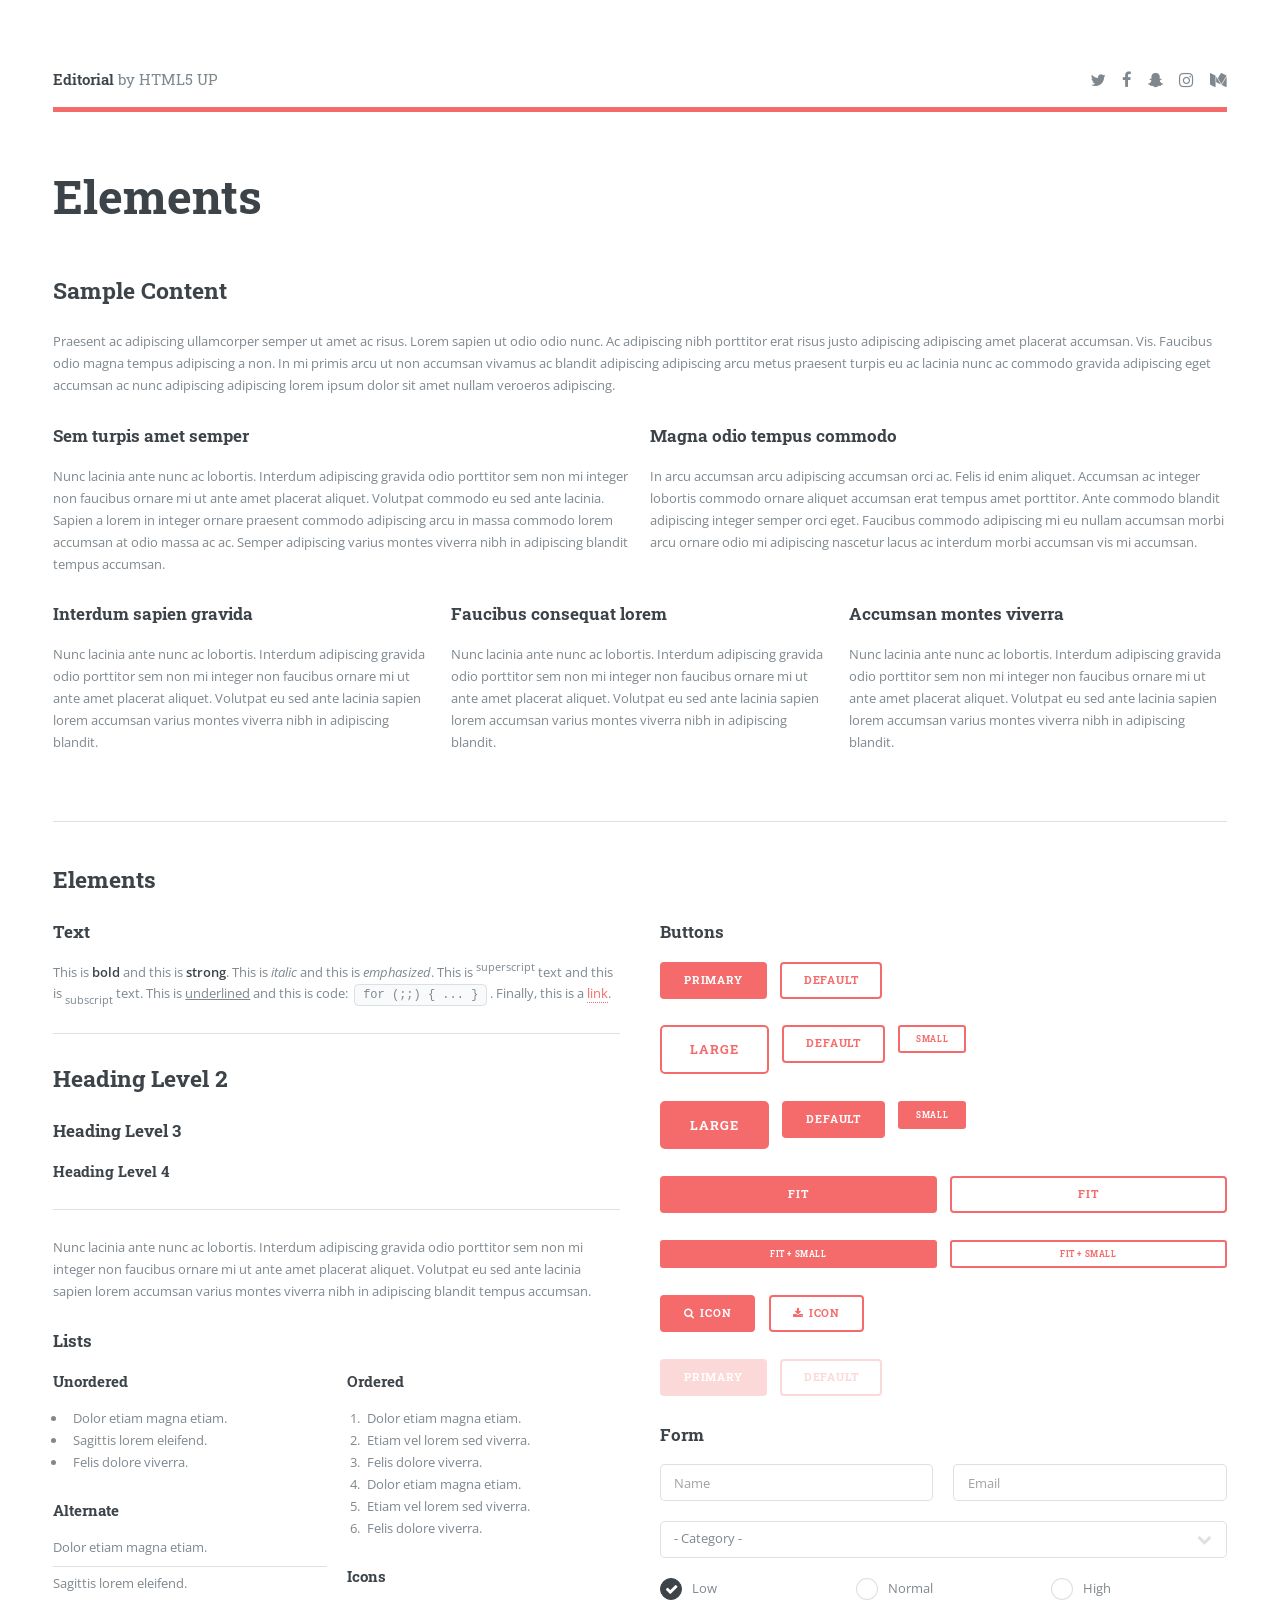
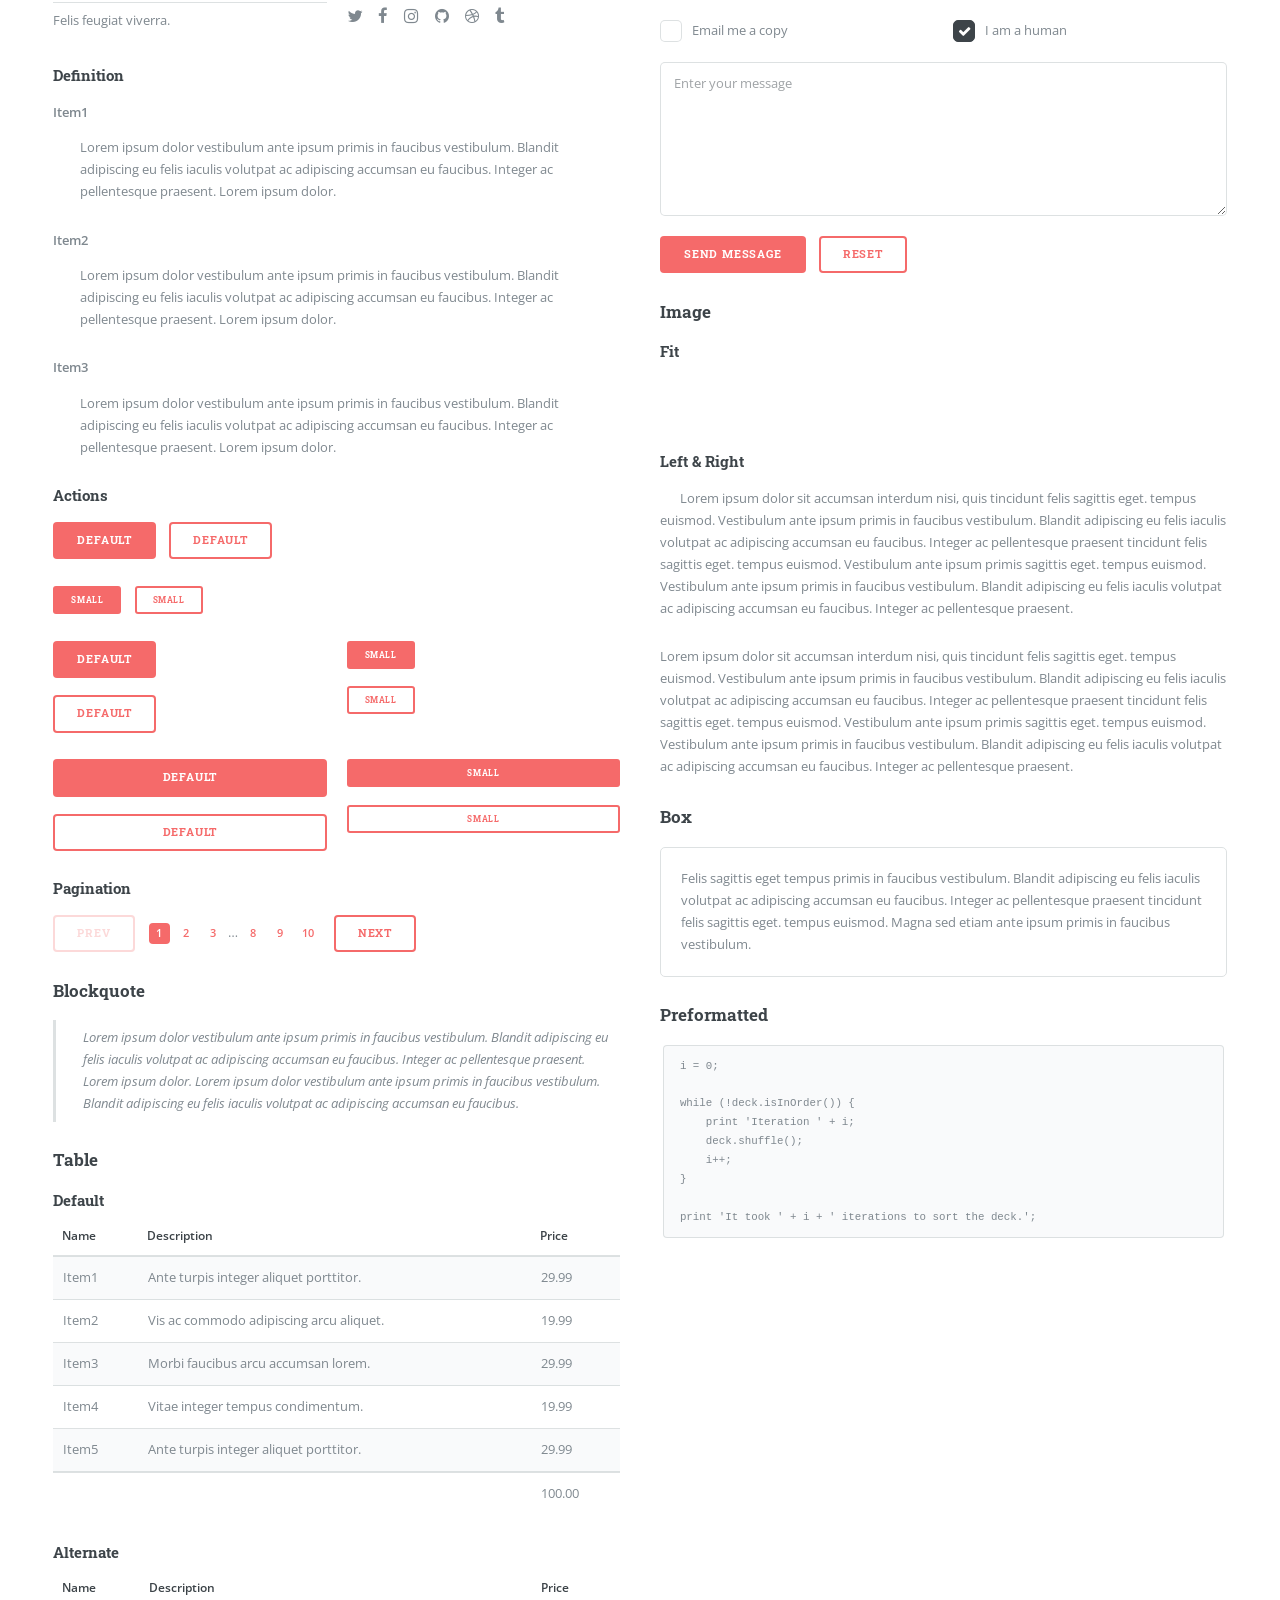
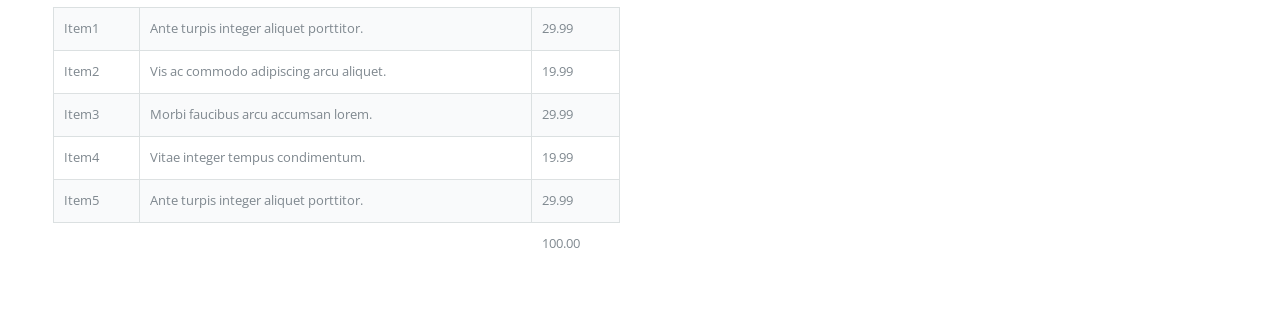
==== elements.html @ fe2d15a9 "first trial first trial" ====
<!DOCTYPE HTML>
<!--
	Editorial by HTML5 UP
	html5up.net | @ajlkn
	Free for personal and commercial use under the CCA 3.0 license (html5up.net/license)
-->
<html>
	<head>
		<title>Elements - Editorial by HTML5 UP</title>
		<meta charset="utf-8" />
		<meta name="viewport" content="width=device-width, initial-scale=1, user-scalable=no" />
		<link rel="stylesheet" href="assets/css/main.css" />
	</head>
	<body class="is-preload">

		<!-- Wrapper -->
			<div id="wrapper">

				<!-- Main -->
					<div id="main">
						<div class="inner">

							<!-- Header -->
								<header id="header">
									<a href="index.html" class="logo"><strong>Editorial</strong> by HTML5 UP</a>
									<ul class="icons">
										<li><a href="#" class="icon fa-twitter"><span class="label">Twitter</span></a></li>
										<li><a href="#" class="icon fa-facebook"><span class="label">Facebook</span></a></li>
										<li><a href="#" class="icon fa-snapchat-ghost"><span class="label">Snapchat</span></a></li>
										<li><a href="#" class="icon fa-instagram"><span class="label">Instagram</span></a></li>
										<li><a href="#" class="icon fa-medium"><span class="label">Medium</span></a></li>
									</ul>
								</header>

							<!-- Content -->
								<section>
									<header class="main">
										<h1>Elements</h1>
									</header>

									<!-- Content -->
										<h2 id="content">Sample Content</h2>
										<p>Praesent ac adipiscing ullamcorper semper ut amet ac risus. Lorem sapien ut odio odio nunc. Ac adipiscing nibh porttitor erat risus justo adipiscing adipiscing amet placerat accumsan. Vis. Faucibus odio magna tempus adipiscing a non. In mi primis arcu ut non accumsan vivamus ac blandit adipiscing adipiscing arcu metus praesent turpis eu ac lacinia nunc ac commodo gravida adipiscing eget accumsan ac nunc adipiscing adipiscing lorem ipsum dolor sit amet nullam veroeros adipiscing.</p>
										<div class="row">
											<div class="col-6 col-12-small">
												<h3>Sem turpis amet semper</h3>
												<p>Nunc lacinia ante nunc ac lobortis. Interdum adipiscing gravida odio porttitor sem non mi integer non faucibus ornare mi ut ante amet placerat aliquet. Volutpat commodo eu sed ante lacinia. Sapien a lorem in integer ornare praesent commodo adipiscing arcu in massa commodo lorem accumsan at odio massa ac ac. Semper adipiscing varius montes viverra nibh in adipiscing blandit tempus accumsan.</p>
											</div>
											<div class="col-6 col-12-small">
												<h3>Magna odio tempus commodo</h3>
												<p>In arcu accumsan arcu adipiscing accumsan orci ac. Felis id enim aliquet. Accumsan ac integer lobortis commodo ornare aliquet accumsan erat tempus amet porttitor. Ante commodo blandit adipiscing integer semper orci eget. Faucibus commodo adipiscing mi eu nullam accumsan morbi arcu ornare odio mi adipiscing nascetur lacus ac interdum morbi accumsan vis mi accumsan.</p>
											</div>
											<!-- Break -->
											<div class="col-4 col-12-medium">
												<h3>Interdum sapien gravida</h3>
												<p>Nunc lacinia ante nunc ac lobortis. Interdum adipiscing gravida odio porttitor sem non mi integer non faucibus ornare mi ut ante amet placerat aliquet. Volutpat eu sed ante lacinia sapien lorem accumsan varius montes viverra nibh in adipiscing blandit.</p>
											</div>
											<div class="col-4 col-12-medium">
												<h3>Faucibus consequat lorem</h3>
												<p>Nunc lacinia ante nunc ac lobortis. Interdum adipiscing gravida odio porttitor sem non mi integer non faucibus ornare mi ut ante amet placerat aliquet. Volutpat eu sed ante lacinia sapien lorem accumsan varius montes viverra nibh in adipiscing blandit.</p>
											</div>
											<div class="col-4 col-12-medium">
												<h3>Accumsan montes viverra</h3>
												<p>Nunc lacinia ante nunc ac lobortis. Interdum adipiscing gravida odio porttitor sem non mi integer non faucibus ornare mi ut ante amet placerat aliquet. Volutpat eu sed ante lacinia sapien lorem accumsan varius montes viverra nibh in adipiscing blandit.</p>
											</div>
										</div>

									<hr class="major" />

									<!-- Elements -->
										<h2 id="elements">Elements</h2>
										<div class="row gtr-200">
											<div class="col-6 col-12-medium">

												<!-- Text stuff -->
													<h3>Text</h3>
													<p>This is <b>bold</b> and this is <strong>strong</strong>. This is <i>italic</i> and this is <em>emphasized</em>.
													This is <sup>superscript</sup> text and this is <sub>subscript</sub> text.
													This is <u>underlined</u> and this is code: <code>for (;;) { ... }</code>.
													Finally, this is a <a href="#">link</a>.</p>
													<hr />
													<h2>Heading Level 2</h2>
													<h3>Heading Level 3</h3>
													<h4>Heading Level 4</h4>
													<hr />
													<p>Nunc lacinia ante nunc ac lobortis. Interdum adipiscing gravida odio porttitor sem non mi integer non faucibus ornare mi ut ante amet placerat aliquet. Volutpat eu sed ante lacinia sapien lorem accumsan varius montes viverra nibh in adipiscing blandit tempus accumsan.</p>

												<!-- Lists -->
													<h3>Lists</h3>
													<div class="row">
														<div class="col-6 col-12-small">

															<h4>Unordered</h4>
															<ul>
																<li>Dolor etiam magna etiam.</li>
																<li>Sagittis lorem eleifend.</li>
																<li>Felis dolore viverra.</li>
															</ul>

															<h4>Alternate</h4>
															<ul class="alt">
																<li>Dolor etiam magna etiam.</li>
																<li>Sagittis lorem eleifend.</li>
																<li>Felis feugiat viverra.</li>
															</ul>

														</div>
														<div class="col-6 col-12-small">

															<h4>Ordered</h4>
															<ol>
																<li>Dolor etiam magna etiam.</li>
																<li>Etiam vel lorem sed viverra.</li>
																<li>Felis dolore viverra.</li>
																<li>Dolor etiam magna etiam.</li>
																<li>Etiam vel lorem sed viverra.</li>
																<li>Felis dolore viverra.</li>
															</ol>

															<h4>Icons</h4>
															<ul class="icons">
																<li><a href="#" class="icon fa-twitter"><span class="label">Twitter</span></a></li>
																<li><a href="#" class="icon fa-facebook"><span class="label">Facebook</span></a></li>
																<li><a href="#" class="icon fa-instagram"><span class="label">Instagram</span></a></li>
																<li><a href="#" class="icon fa-github"><span class="label">Github</span></a></li>
																<li><a href="#" class="icon fa-dribbble"><span class="label">Dribbble</span></a></li>
																<li><a href="#" class="icon fa-tumblr"><span class="label">Tumblr</span></a></li>
															</ul>

														</div>
													</div>
													<h4>Definition</h4>
													<dl>
														<dt>Item1</dt>
														<dd>
															<p>Lorem ipsum dolor vestibulum ante ipsum primis in faucibus vestibulum. Blandit adipiscing eu felis iaculis volutpat ac adipiscing accumsan eu faucibus. Integer ac pellentesque praesent. Lorem ipsum dolor.</p>
														</dd>
														<dt>Item2</dt>
														<dd>
															<p>Lorem ipsum dolor vestibulum ante ipsum primis in faucibus vestibulum. Blandit adipiscing eu felis iaculis volutpat ac adipiscing accumsan eu faucibus. Integer ac pellentesque praesent. Lorem ipsum dolor.</p>
														</dd>
														<dt>Item3</dt>
														<dd>
															<p>Lorem ipsum dolor vestibulum ante ipsum primis in faucibus vestibulum. Blandit adipiscing eu felis iaculis volutpat ac adipiscing accumsan eu faucibus. Integer ac pellentesque praesent. Lorem ipsum dolor.</p>
														</dd>
													</dl>

													<h4>Actions</h4>
													<ul class="actions">
														<li><a href="#" class="button primary">Default</a></li>
														<li><a href="#" class="button">Default</a></li>
													</ul>
													<ul class="actions small">
														<li><a href="#" class="button primary small">Small</a></li>
														<li><a href="#" class="button small">Small</a></li>
													</ul>
													<div class="row">
														<div class="col-6 col-12-small">
															<ul class="actions stacked">
																<li><a href="#" class="button primary">Default</a></li>
																<li><a href="#" class="button">Default</a></li>
															</ul>
														</div>
														<div class="col-6 col-12-small">
															<ul class="actions stacked">
																<li><a href="#" class="button primary small">Small</a></li>
																<li><a href="#" class="button small">Small</a></li>
															</ul>
														</div>
														<div class="col-6 col-12-small">
															<ul class="actions stacked">
																<li><a href="#" class="button primary fit">Default</a></li>
																<li><a href="#" class="button fit">Default</a></li>
															</ul>
														</div>
														<div class="col-6 col-12-small">
															<ul class="actions stacked">
																<li><a href="#" class="button primary small fit">Small</a></li>
																<li><a href="#" class="button small fit">Small</a></li>
															</ul>
														</div>
													</div>

													<h4>Pagination</h4>
													<ul class="pagination">
														<li><span class="button disabled">Prev</span></li>
														<li><a href="#" class="page active">1</a></li>
														<li><a href="#" class="page">2</a></li>
														<li><a href="#" class="page">3</a></li>
														<li><span>&hellip;</span></li>
														<li><a href="#" class="page">8</a></li>
														<li><a href="#" class="page">9</a></li>
														<li><a href="#" class="page">10</a></li>
														<li><a href="#" class="button">Next</a></li>
													</ul>

												<!-- Blockquote -->
													<h3>Blockquote</h3>
													<blockquote>Lorem ipsum dolor vestibulum ante ipsum primis in faucibus vestibulum. Blandit adipiscing eu felis iaculis volutpat ac adipiscing accumsan eu faucibus. Integer ac pellentesque praesent. Lorem ipsum dolor. Lorem ipsum dolor vestibulum ante ipsum primis in faucibus vestibulum. Blandit adipiscing eu felis iaculis volutpat ac adipiscing accumsan eu faucibus.</blockquote>

												<!-- Table -->
													<h3>Table</h3>

													<h4>Default</h4>
													<div class="table-wrapper">
														<table>
															<thead>
																<tr>
																	<th>Name</th>
																	<th>Description</th>
																	<th>Price</th>
																</tr>
															</thead>
															<tbody>
																<tr>
																	<td>Item1</td>
																	<td>Ante turpis integer aliquet porttitor.</td>
																	<td>29.99</td>
																</tr>
																<tr>
																	<td>Item2</td>
																	<td>Vis ac commodo adipiscing arcu aliquet.</td>
																	<td>19.99</td>
																</tr>
																<tr>
																	<td>Item3</td>
																	<td> Morbi faucibus arcu accumsan lorem.</td>
																	<td>29.99</td>
																</tr>
																<tr>
																	<td>Item4</td>
																	<td>Vitae integer tempus condimentum.</td>
																	<td>19.99</td>
																</tr>
																<tr>
																	<td>Item5</td>
																	<td>Ante turpis integer aliquet porttitor.</td>
																	<td>29.99</td>
																</tr>
															</tbody>
															<tfoot>
																<tr>
																	<td colspan="2"></td>
																	<td>100.00</td>
																</tr>
															</tfoot>
														</table>
													</div>

													<h4>Alternate</h4>
													<div class="table-wrapper">
														<table class="alt">
															<thead>
																<tr>
																	<th>Name</th>
																	<th>Description</th>
																	<th>Price</th>
																</tr>
															</thead>
															<tbody>
																<tr>
																	<td>Item1</td>
																	<td>Ante turpis integer aliquet porttitor.</td>
																	<td>29.99</td>
																</tr>
																<tr>
																	<td>Item2</td>
																	<td>Vis ac commodo adipiscing arcu aliquet.</td>
																	<td>19.99</td>
																</tr>
																<tr>
																	<td>Item3</td>
																	<td> Morbi faucibus arcu accumsan lorem.</td>
																	<td>29.99</td>
																</tr>
																<tr>
																	<td>Item4</td>
																	<td>Vitae integer tempus condimentum.</td>
																	<td>19.99</td>
																</tr>
																<tr>
																	<td>Item5</td>
																	<td>Ante turpis integer aliquet porttitor.</td>
																	<td>29.99</td>
																</tr>
															</tbody>
															<tfoot>
																<tr>
																	<td colspan="2"></td>
																	<td>100.00</td>
																</tr>
															</tfoot>
														</table>
													</div>

											</div>
											<div class="col-6 col-12-medium">

												<!-- Buttons -->
													<h3>Buttons</h3>
													<ul class="actions">
														<li><a href="#" class="button primary">Primary</a></li>
														<li><a href="#" class="button">Default</a></li>
													</ul>
													<ul class="actions">
														<li><a href="#" class="button large">Large</a></li>
														<li><a href="#" class="button">Default</a></li>
														<li><a href="#" class="button small">Small</a></li>
													</ul>
													<ul class="actions">
														<li><a href="#" class="button primary large">Large</a></li>
														<li><a href="#" class="button primary">Default</a></li>
														<li><a href="#" class="button primary small">Small</a></li>
													</ul>
													<ul class="actions fit">
														<li><a href="#" class="button primary fit">Fit</a></li>
														<li><a href="#" class="button fit">Fit</a></li>
													</ul>
													<ul class="actions fit small">
														<li><a href="#" class="button primary fit small">Fit + Small</a></li>
														<li><a href="#" class="button fit small">Fit + Small</a></li>
													</ul>
													<ul class="actions">
														<li><a href="#" class="button primary icon fa-search">Icon</a></li>
														<li><a href="#" class="button icon fa-download">Icon</a></li>
													</ul>
													<ul class="actions">
														<li><span class="button primary disabled">Primary</span></li>
														<li><span class="button disabled">Default</span></li>
													</ul>

												<!-- Form -->
													<h3>Form</h3>

													<form method="post" action="#">
														<div class="row gtr-uniform">
															<div class="col-6 col-12-xsmall">
																<input type="text" name="demo-name" id="demo-name" value="" placeholder="Name" />
															</div>
															<div class="col-6 col-12-xsmall">
																<input type="email" name="demo-email" id="demo-email" value="" placeholder="Email" />
															</div>
															<!-- Break -->
															<div class="col-12">
																<select name="demo-category" id="demo-category">
																	<option value="">- Category -</option>
																	<option value="1">Manufacturing</option>
																	<option value="1">Shipping</option>
																	<option value="1">Administration</option>
																	<option value="1">Human Resources</option>
																</select>
															</div>
															<!-- Break -->
															<div class="col-4 col-12-small">
																<input type="radio" id="demo-priority-low" name="demo-priority" checked>
																<label for="demo-priority-low">Low</label>
															</div>
															<div class="col-4 col-12-small">
																<input type="radio" id="demo-priority-normal" name="demo-priority">
																<label for="demo-priority-normal">Normal</label>
															</div>
															<div class="col-4 col-12-small">
																<input type="radio" id="demo-priority-high" name="demo-priority">
																<label for="demo-priority-high">High</label>
															</div>
															<!-- Break -->
															<div class="col-6 col-12-small">
																<input type="checkbox" id="demo-copy" name="demo-copy">
																<label for="demo-copy">Email me a copy</label>
															</div>
															<div class="col-6 col-12-small">
																<input type="checkbox" id="demo-human" name="demo-human" checked>
																<label for="demo-human">I am a human</label>
															</div>
															<!-- Break -->
															<div class="col-12">
																<textarea name="demo-message" id="demo-message" placeholder="Enter your message" rows="6"></textarea>
															</div>
															<!-- Break -->
															<div class="col-12">
																<ul class="actions">
																	<li><input type="submit" value="Send Message" class="primary" /></li>
																	<li><input type="reset" value="Reset" /></li>
																</ul>
															</div>
														</div>
													</form>

												<!-- Image -->
													<h3>Image</h3>

													<h4>Fit</h4>
													<span class="image fit"><img src="images/pic11.jpg" alt="" /></span>
													<div class="box alt">
														<div class="row gtr-50 gtr-uniform">
															<div class="col-4"><span class="image fit"><img src="images/pic01.jpg" alt="" /></span></div>
															<div class="col-4"><span class="image fit"><img src="images/pic02.jpg" alt="" /></span></div>
															<div class="col-4"><span class="image fit"><img src="images/pic03.jpg" alt="" /></span></div>
															<!-- Break -->
															<div class="col-4"><span class="image fit"><img src="images/pic03.jpg" alt="" /></span></div>
															<div class="col-4"><span class="image fit"><img src="images/pic01.jpg" alt="" /></span></div>
															<div class="col-4"><span class="image fit"><img src="images/pic02.jpg" alt="" /></span></div>
															<!-- Break -->
															<div class="col-4"><span class="image fit"><img src="images/pic02.jpg" alt="" /></span></div>
															<div class="col-4"><span class="image fit"><img src="images/pic03.jpg" alt="" /></span></div>
															<div class="col-4"><span class="image fit"><img src="images/pic01.jpg" alt="" /></span></div>
														</div>
													</div>

													<h4>Left &amp; Right</h4>
													<p><span class="image left"><img src="images/pic01.jpg" alt="" /></span>Lorem ipsum dolor sit accumsan interdum nisi, quis tincidunt felis sagittis eget. tempus euismod. Vestibulum ante ipsum primis in faucibus vestibulum. Blandit adipiscing eu felis iaculis volutpat ac adipiscing accumsan eu faucibus. Integer ac pellentesque praesent tincidunt felis sagittis eget. tempus euismod. Vestibulum ante ipsum primis sagittis eget. tempus euismod. Vestibulum ante ipsum primis in faucibus vestibulum. Blandit adipiscing eu felis iaculis volutpat ac adipiscing accumsan eu faucibus. Integer ac pellentesque praesent.</p>
													<p><span class="image right"><img src="images/pic02.jpg" alt="" /></span>Lorem ipsum dolor sit accumsan interdum nisi, quis tincidunt felis sagittis eget. tempus euismod. Vestibulum ante ipsum primis in faucibus vestibulum. Blandit adipiscing eu felis iaculis volutpat ac adipiscing accumsan eu faucibus. Integer ac pellentesque praesent tincidunt felis sagittis eget. tempus euismod. Vestibulum ante ipsum primis sagittis eget. tempus euismod. Vestibulum ante ipsum primis in faucibus vestibulum. Blandit adipiscing eu felis iaculis volutpat ac adipiscing accumsan eu faucibus. Integer ac pellentesque praesent.</p>

												<!-- Box -->
													<h3>Box</h3>
													<div class="box">
														<p>Felis sagittis eget tempus primis in faucibus vestibulum. Blandit adipiscing eu felis iaculis volutpat ac adipiscing accumsan eu faucibus. Integer ac pellentesque praesent tincidunt felis sagittis eget. tempus euismod. Magna sed etiam ante ipsum primis in faucibus vestibulum.</p>
													</div>

												<!-- Preformatted Code -->
													<h3>Preformatted</h3>
													<pre><code>i = 0;

while (!deck.isInOrder()) {
    print 'Iteration ' + i;
    deck.shuffle();
    i++;
}

print 'It took ' + i + ' iterations to sort the deck.';
</code></pre>

											</div>
										</div>

								</section>

						</div>
					</div>

				<!-- Sidebar -->
					<div id="sidebar">
						<div class="inner">

							<!-- Search -->
								<section id="search" class="alt">
									<form method="post" action="#">
										<input type="text" name="query" id="query" placeholder="Search" />
									</form>
								</section>

							<!-- Menu -->
								<nav id="menu">
									<header class="major">
										<h2>Menu</h2>
									</header>
									<ul>
										<li><a href="index.html">Homepage</a></li>
										<li><a href="generic.html">Generic</a></li>
										<li><a href="elements.html">Elements</a></li>
										<li>
											<span class="opener">Submenu</span>
											<ul>
												<li><a href="#">Lorem Dolor</a></li>
												<li><a href="#">Ipsum Adipiscing</a></li>
												<li><a href="#">Tempus Magna</a></li>
												<li><a href="#">Feugiat Veroeros</a></li>
											</ul>
										</li>
										<li><a href="#">Etiam Dolore</a></li>
										<li><a href="#">Adipiscing</a></li>
										<li>
											<span class="opener">Another Submenu</span>
											<ul>
												<li><a href="#">Lorem Dolor</a></li>
												<li><a href="#">Ipsum Adipiscing</a></li>
												<li><a href="#">Tempus Magna</a></li>
												<li><a href="#">Feugiat Veroeros</a></li>
											</ul>
										</li>
										<li><a href="#">Maximus Erat</a></li>
										<li><a href="#">Sapien Mauris</a></li>
										<li><a href="#">Amet Lacinia</a></li>
									</ul>
								</nav>

							<!-- Section -->
								<section>
									<header class="major">
										<h2>Ante interdum</h2>
									</header>
									<div class="mini-posts">
										<article>
											<a href="#" class="image"><img src="images/pic07.jpg" alt="" /></a>
											<p>Aenean ornare velit lacus, ac varius enim lorem ullamcorper dolore aliquam.</p>
										</article>
										<article>
											<a href="#" class="image"><img src="images/pic08.jpg" alt="" /></a>
											<p>Aenean ornare velit lacus, ac varius enim lorem ullamcorper dolore aliquam.</p>
										</article>
										<article>
											<a href="#" class="image"><img src="images/pic09.jpg" alt="" /></a>
											<p>Aenean ornare velit lacus, ac varius enim lorem ullamcorper dolore aliquam.</p>
										</article>
									</div>
									<ul class="actions">
										<li><a href="#" class="button">More</a></li>
									</ul>
								</section>

							<!-- Section -->
								<section>
									<header class="major">
										<h2>Get in touch</h2>
									</header>
									<p>Sed varius enim lorem ullamcorper dolore aliquam aenean ornare velit lacus, ac varius enim lorem ullamcorper dolore. Proin sed aliquam facilisis ante interdum. Sed nulla amet lorem feugiat tempus aliquam.</p>
									<ul class="contact">
										<li class="fa-envelope-o"><a href="#">information@untitled.tld</a></li>
										<li class="fa-phone">(000) 000-0000</li>
										<li class="fa-home">1234 Somewhere Road #8254<br />
										Nashville, TN 00000-0000</li>
									</ul>
								</section>

							<!-- Footer -->
								<footer id="footer">
									<p class="copyright">&copy; Untitled. All rights reserved. Demo Images: <a href="https://unsplash.com">Unsplash</a>. Design: <a href="https://html5up.net">HTML5 UP</a>.</p>
								</footer>

						</div>
					</div>

			</div>

		<!-- Scripts -->
			<script src="assets/js/jquery.min.js"></script>
			<script src="assets/js/browser.min.js"></script>
			<script src="assets/js/breakpoints.min.js"></script>
			<script src="assets/js/util.js"></script>
			<script src="assets/js/main.js"></script>

	</body>
</html>
---- assets/css/main.css ----
@import url(font-awesome.min.css);
@import url("https://fonts.googleapis.com/css?family=Open+Sans:400,600,400italic,600italic|Roboto+Slab:400,700");

/*
	Editorial by HTML5 UP
	html5up.net | @ajlkn
	Free for personal and commercial use under the CCA 3.0 license (html5up.net/license)
*/

html, body, div, span, applet, object,
iframe, h1, h2, h3, h4, h5, h6, p, blockquote,
pre, a, abbr, acronym, address, big, cite,
code, del, dfn, em, img, ins, kbd, q, s, samp,
small, strike, strong, sub, sup, tt, var, b,
u, i, center, dl, dt, dd, ol, ul, li, fieldset,
form, label, legend, table, caption, tbody,
tfoot, thead, tr, th, td, article, aside,
canvas, details, embed, figure, figcaption,
footer, header, hgroup, menu, nav, output, ruby,
section, summary, time, mark, audio, video {
	margin: 0;
	padding: 0;
	border: 0;
	font-size: 100%;
	font: inherit;
	vertical-align: baseline;}

article, aside, details, figcaption, figure,
footer, header, hgroup, menu, nav, section {
	display: block;}

body {
	line-height: 1;
}

ol, ul {
	list-style: none;
}

blockquote, q {
	quotes: none;
}

	blockquote:before, blockquote:after, q:before, q:after {
		content: '';
		content: none;
	}

table {
	border-collapse: collapse;
	border-spacing: 0;
}

body {
	-webkit-text-size-adjust: none;
}

mark {
	background-color: transparent;
	color: inherit;
}

input::-moz-focus-inner {
	border: 0;
	padding: 0;
}

input, select, textarea {
	-moz-appearance: none;
	-webkit-appearance: none;
	-ms-appearance: none;
	appearance: none;
}

/* Basic */

	@-ms-viewport {
		width: device-width;
	}

	body {
		-ms-overflow-style: scrollbar;
	}

	@media screen and (max-width: 480px) {

		html, body {
			min-width: 320px;
		}

	}

	html {
		box-sizing: border-box;
	}

	*, *:before, *:after {
		box-sizing: inherit;
	}

	body {
		background: #ffffff;
	}

		body.is-preload *, body.is-preload *:before, body.is-preload *:after, body.is-resizing *, body.is-resizing *:before, body.is-resizing *:after {
			-moz-animation: none !important;
			-webkit-animation: none !important;
			-ms-animation: none !important;
			animation: none !important;
			-moz-transition: none !important;
			-webkit-transition: none !important;
			-ms-transition: none !important;
			transition: none !important;
		}

/* Type */

	body, input, select, textarea {
		color: #7f888f;
		font-family: "Open Sans", sans-serif;
		font-size: 13pt;
		font-weight: 400;
		line-height: 1.65;
	}

		@media screen and (max-width: 1680px) {

			body, input, select, textarea {
				font-size: 11pt;
			}

		}

		@media screen and (max-width: 1280px) {

			body, input, select, textarea {
				font-size: 10pt;
			}

		}

		@media screen and (max-width: 360px) {

			body, input, select, textarea {
				font-size: 9pt;
			}

		}

	a {
		-moz-transition: color 0.2s ease-in-out, border-bottom-color 0.2s ease-in-out;
		-webkit-transition: color 0.2s ease-in-out, border-bottom-color 0.2s ease-in-out;
		-ms-transition: color 0.2s ease-in-out, border-bottom-color 0.2s ease-in-out;
		transition: color 0.2s ease-in-out, border-bottom-color 0.2s ease-in-out;
		border-bottom: dotted 1px;
		color: #f56a6a;
		text-decoration: none;
	}

		a:hover {
			border-bottom-color: #f56a6a;
			color: #f56a6a !important;
		}

			a:hover strong {
				color: inherit;
			}

	strong, b {
		color: #3d4449;
		font-weight: 600;
	}

	em, i {
		font-style: italic;
	}

	p {
		margin: 0 0 2em 0;
	}

	h1, h2, h3, h4, h5, h6 {
		color: #3d4449;
		font-family: "Roboto Slab", serif;
		font-weight: 700;
		line-height: 1.5;
		margin: 0 0 1em 0;
	}

		h1 a, h2 a, h3 a, h4 a, h5 a, h6 a {
			color: inherit;
			text-decoration: none;
			border-bottom: 0;
		}

	h1 {
		font-size: 4em;
		margin: 0 0 0.5em 0;
		line-height: 1.3;
	}

	h2 {
		font-size: 1.75em;
	}

	h3 {
		font-size: 1.25em;
	}

	h4 {
		font-size: 1.1em;
	}

	h5 {
		font-size: 0.9em;
	}

	h6 {
		font-size: 0.7em;
	}

	@media screen and (max-width: 1680px) {

		h1 {
			font-size: 3.5em;
		}

	}

	@media screen and (max-width: 980px) {

		h1 {
			font-size: 3.25em;
		}

	}

	@media screen and (max-width: 736px) {

		h1 {
			font-size: 2em;
			line-height: 1.4;
		}

		h2 {
			font-size: 1.5em;
		}

	}

	sub {
		font-size: 0.8em;
		position: relative;
		top: 0.5em;
	}

	sup {
		font-size: 0.8em;
		position: relative;
		top: -0.5em;
	}

	blockquote {
		border-left: solid 3px rgba(210, 215, 217, 0.75);
		font-style: italic;
		margin: 0 0 2em 0;
		padding: 0.5em 0 0.5em 2em;
	}

	code {
		background: rgba(230, 235, 237, 0.25);
		border-radius: 0.375em;
		border: solid 1px rgba(210, 215, 217, 0.75);
		font-family: "Courier New", monospace;
		font-size: 0.9em;
		margin: 0 0.25em;
		padding: 0.25em 0.65em;
	}

	pre {
		-webkit-overflow-scrolling: touch;
		font-family: "Courier New", monospace;
		font-size: 0.9em;
		margin: 0 0 2em 0;
	}

		pre code {
			display: block;
			line-height: 1.75;
			padding: 1em 1.5em;
			overflow-x: auto;
		}

	hr {
		border: 0;
		border-bottom: solid 1px rgba(210, 215, 217, 0.75);
		margin: 2em 0;
	}

		hr.major {
			margin: 3em 0;
		}

	.align-left {
		text-align: left;
	}

	.align-center {
		text-align: center;
	}

	.align-right {
		text-align: right;
	}

/* Row */

	.row {
		display: flex;
		flex-wrap: wrap;
		box-sizing: border-box;
		align-items: stretch;
	}

		.row > * {
			box-sizing: border-box;
		}

		.row.gtr-uniform > * > :last-child {
			margin-bottom: 0;
		}

		.row.aln-left {
			justify-content: flex-start;
		}

		.row.aln-center {
			justify-content: center;
		}

		.row.aln-right {
			justify-content: flex-end;
		}

		.row.aln-top {
			align-items: flex-start;
		}

		.row.aln-middle {
			align-items: center;
		}

		.row.aln-bottom {
			align-items: flex-end;
		}

		.row > .imp {
			order: -1;
		}

		.row > .col-1 {
			width: 8.3333333333%;
		}

		.row > .off-1 {
			margin-left: 8.3333333333%;
		}

		.row > .col-2 {
			width: 16.6666666667%;
		}

		.row > .off-2 {
			margin-left: 16.6666666667%;
		}

		.row > .col-3 {
			width: 25%;
		}

		.row > .off-3 {
			margin-left: 25%;
		}

		.row > .col-4 {
			width: 33.3333333333%;
		}

		.row > .off-4 {
			margin-left: 33.3333333333%;
		}

		.row > .col-5 {
			width: 41.6666666667%;
		}

		.row > .off-5 {
			margin-left: 41.6666666667%;
		}

		.row > .col-6 {
			width: 50%;
		}

		.row > .off-6 {
			margin-left: 50%;
		}

		.row > .col-7 {
			width: 58.3333333333%;
		}

		.row > .off-7 {
			margin-left: 58.3333333333%;
		}

		.row > .col-8 {
			width: 66.6666666667%;
		}

		.row > .off-8 {
			margin-left: 66.6666666667%;
		}

		.row > .col-9 {
			width: 75%;
		}

		.row > .off-9 {
			margin-left: 75%;
		}

		.row > .col-10 {
			width: 83.3333333333%;
		}

		.row > .off-10 {
			margin-left: 83.3333333333%;
		}

		.row > .col-11 {
			width: 91.6666666667%;
		}

		.row > .off-11 {
			margin-left: 91.6666666667%;
		}

		.row > .col-12 {
			width: 100%;
		}

		.row > .off-12 {
			margin-left: 100%;
		}

		.row.gtr-0 {
			margin-top: 0;
			margin-left: 0em;
		}

			.row.gtr-0 > * {
				padding: 0 0 0 0em;
			}

			.row.gtr-0.gtr-uniform {
				margin-top: 0em;
			}

				.row.gtr-0.gtr-uniform > * {
					padding-top: 0em;
				}

		.row.gtr-25 {
			margin-top: 0;
			margin-left: -0.375em;
		}

			.row.gtr-25 > * {
				padding: 0 0 0 0.375em;
			}

			.row.gtr-25.gtr-uniform {
				margin-top: -0.375em;
			}

				.row.gtr-25.gtr-uniform > * {
					padding-top: 0.375em;
				}

		.row.gtr-50 {
			margin-top: 0;
			margin-left: -0.75em;
		}

			.row.gtr-50 > * {
				padding: 0 0 0 0.75em;
			}

			.row.gtr-50.gtr-uniform {
				margin-top: -0.75em;
			}

				.row.gtr-50.gtr-uniform > * {
					padding-top: 0.75em;
				}

		.row {
			margin-top: 0;
			margin-left: -1.5em;
		}

			.row > * {
				padding: 0 0 0 1.5em;
			}

			.row.gtr-uniform {
				margin-top: -1.5em;
			}

				.row.gtr-uniform > * {
					padding-top: 1.5em;
				}

		.row.gtr-150 {
			margin-top: 0;
			margin-left: -2.25em;
		}

			.row.gtr-150 > * {
				padding: 0 0 0 2.25em;
			}

			.row.gtr-150.gtr-uniform {
				margin-top: -2.25em;
			}

				.row.gtr-150.gtr-uniform > * {
					padding-top: 2.25em;
				}

		.row.gtr-200 {
			margin-top: 0;
			margin-left: -3em;
		}

			.row.gtr-200 > * {
				padding: 0 0 0 3em;
			}

			.row.gtr-200.gtr-uniform {
				margin-top: -3em;
			}

				.row.gtr-200.gtr-uniform > * {
					padding-top: 3em;
				}

		@media screen and (max-width: 1680px) {

			.row {
				display: flex;
				flex-wrap: wrap;
				box-sizing: border-box;
				align-items: stretch;
			}

				.row > * {
					box-sizing: border-box;
				}

				.row.gtr-uniform > * > :last-child {
					margin-bottom: 0;
				}

				.row.aln-left {
					justify-content: flex-start;
				}

				.row.aln-center {
					justify-content: center;
				}

				.row.aln-right {
					justify-content: flex-end;
				}

				.row.aln-top {
					align-items: flex-start;
				}

				.row.aln-middle {
					align-items: center;
				}

				.row.aln-bottom {
					align-items: flex-end;
				}

				.row > .imp-xlarge {
					order: -1;
				}

				.row > .col-1-xlarge {
					width: 8.3333333333%;
				}

				.row > .off-1-xlarge {
					margin-left: 8.3333333333%;
				}

				.row > .col-2-xlarge {
					width: 16.6666666667%;
				}

				.row > .off-2-xlarge {
					margin-left: 16.6666666667%;
				}

				.row > .col-3-xlarge {
					width: 25%;
				}

				.row > .off-3-xlarge {
					margin-left: 25%;
				}

				.row > .col-4-xlarge {
					width: 33.3333333333%;
				}

				.row > .off-4-xlarge {
					margin-left: 33.3333333333%;
				}

				.row > .col-5-xlarge {
					width: 41.6666666667%;
				}

				.row > .off-5-xlarge {
					margin-left: 41.6666666667%;
				}

				.row > .col-6-xlarge {
					width: 50%;
				}

				.row > .off-6-xlarge {
					margin-left: 50%;
				}

				.row > .col-7-xlarge {
					width: 58.3333333333%;
				}

				.row > .off-7-xlarge {
					margin-left: 58.3333333333%;
				}

				.row > .col-8-xlarge {
					width: 66.6666666667%;
				}

				.row > .off-8-xlarge {
					margin-left: 66.6666666667%;
				}

				.row > .col-9-xlarge {
					width: 75%;
				}

				.row > .off-9-xlarge {
					margin-left: 75%;
				}

				.row > .col-10-xlarge {
					width: 83.3333333333%;
				}

				.row > .off-10-xlarge {
					margin-left: 83.3333333333%;
				}

				.row > .col-11-xlarge {
					width: 91.6666666667%;
				}

				.row > .off-11-xlarge {
					margin-left: 91.6666666667%;
				}

				.row > .col-12-xlarge {
					width: 100%;
				}

				.row > .off-12-xlarge {
					margin-left: 100%;
				}

				.row.gtr-0 {
					margin-top: 0;
					margin-left: 0em;
				}

					.row.gtr-0 > * {
						padding: 0 0 0 0em;
					}

					.row.gtr-0.gtr-uniform {
						margin-top: 0em;
					}

						.row.gtr-0.gtr-uniform > * {
							padding-top: 0em;
						}

				.row.gtr-25 {
					margin-top: 0;
					margin-left: -0.375em;
				}

					.row.gtr-25 > * {
						padding: 0 0 0 0.375em;
					}

					.row.gtr-25.gtr-uniform {
						margin-top: -0.375em;
					}

						.row.gtr-25.gtr-uniform > * {
							padding-top: 0.375em;
						}

				.row.gtr-50 {
					margin-top: 0;
					margin-left: -0.75em;
				}

					.row.gtr-50 > * {
						padding: 0 0 0 0.75em;
					}

					.row.gtr-50.gtr-uniform {
						margin-top: -0.75em;
					}

						.row.gtr-50.gtr-uniform > * {
							padding-top: 0.75em;
						}

				.row {
					margin-top: 0;
					margin-left: -1.5em;
				}

					.row > * {
						padding: 0 0 0 1.5em;
					}

					.row.gtr-uniform {
						margin-top: -1.5em;
					}

						.row.gtr-uniform > * {
							padding-top: 1.5em;
						}

				.row.gtr-150 {
					margin-top: 0;
					margin-left: -2.25em;
				}

					.row.gtr-150 > * {
						padding: 0 0 0 2.25em;
					}

					.row.gtr-150.gtr-uniform {
						margin-top: -2.25em;
					}

						.row.gtr-150.gtr-uniform > * {
							padding-top: 2.25em;
						}

				.row.gtr-200 {
					margin-top: 0;
					margin-left: -3em;
				}

					.row.gtr-200 > * {
						padding: 0 0 0 3em;
					}

					.row.gtr-200.gtr-uniform {
						margin-top: -3em;
					}

						.row.gtr-200.gtr-uniform > * {
							padding-top: 3em;
						}

		}

		@media screen and (max-width: 1280px) {

			.row {
				display: flex;
				flex-wrap: wrap;
				box-sizing: border-box;
				align-items: stretch;
			}

				.row > * {
					box-sizing: border-box;
				}

				.row.gtr-uniform > * > :last-child {
					margin-bottom: 0;
				}

				.row.aln-left {
					justify-content: flex-start;
				}

				.row.aln-center {
					justify-content: center;
				}

				.row.aln-right {
					justify-content: flex-end;
				}

				.row.aln-top {
					align-items: flex-start;
				}

				.row.aln-middle {
					align-items: center;
				}

				.row.aln-bottom {
					align-items: flex-end;
				}

				.row > .imp-large {
					order: -1;
				}

				.row > .col-1-large {
					width: 8.3333333333%;
				}

				.row > .off-1-large {
					margin-left: 8.3333333333%;
				}

				.row > .col-2-large {
					width: 16.6666666667%;
				}

				.row > .off-2-large {
					margin-left: 16.6666666667%;
				}

				.row > .col-3-large {
					width: 25%;
				}

				.row > .off-3-large {
					margin-left: 25%;
				}

				.row > .col-4-large {
					width: 33.3333333333%;
				}

				.row > .off-4-large {
					margin-left: 33.3333333333%;
				}

				.row > .col-5-large {
					width: 41.6666666667%;
				}

				.row > .off-5-large {
					margin-left: 41.6666666667%;
				}

				.row > .col-6-large {
					width: 50%;
				}

				.row > .off-6-large {
					margin-left: 50%;
				}

				.row > .col-7-large {
					width: 58.3333333333%;
				}

				.row > .off-7-large {
					margin-left: 58.3333333333%;
				}

				.row > .col-8-large {
					width: 66.6666666667%;
				}

				.row > .off-8-large {
					margin-left: 66.6666666667%;
				}

				.row > .col-9-large {
					width: 75%;
				}

				.row > .off-9-large {
					margin-left: 75%;
				}

				.row > .col-10-large {
					width: 83.3333333333%;
				}

				.row > .off-10-large {
					margin-left: 83.3333333333%;
				}

				.row > .col-11-large {
					width: 91.6666666667%;
				}

				.row > .off-11-large {
					margin-left: 91.6666666667%;
				}

				.row > .col-12-large {
					width: 100%;
				}

				.row > .off-12-large {
					margin-left: 100%;
				}

				.row.gtr-0 {
					margin-top: 0;
					margin-left: 0em;
				}

					.row.gtr-0 > * {
						padding: 0 0 0 0em;
					}

					.row.gtr-0.gtr-uniform {
						margin-top: 0em;
					}

						.row.gtr-0.gtr-uniform > * {
							padding-top: 0em;
						}

				.row.gtr-25 {
					margin-top: 0;
					margin-left: -0.375em;
				}

					.row.gtr-25 > * {
						padding: 0 0 0 0.375em;
					}

					.row.gtr-25.gtr-uniform {
						margin-top: -0.375em;
					}

						.row.gtr-25.gtr-uniform > * {
							padding-top: 0.375em;
						}

				.row.gtr-50 {
					margin-top: 0;
					margin-left: -0.75em;
				}

					.row.gtr-50 > * {
						padding: 0 0 0 0.75em;
					}

					.row.gtr-50.gtr-uniform {
						margin-top: -0.75em;
					}

						.row.gtr-50.gtr-uniform > * {
							padding-top: 0.75em;
						}

				.row {
					margin-top: 0;
					margin-left: -1.5em;
				}

					.row > * {
						padding: 0 0 0 1.5em;
					}

					.row.gtr-uniform {
						margin-top: -1.5em;
					}

						.row.gtr-uniform > * {
							padding-top: 1.5em;
						}

				.row.gtr-150 {
					margin-top: 0;
					margin-left: -2.25em;
				}

					.row.gtr-150 > * {
						padding: 0 0 0 2.25em;
					}

					.row.gtr-150.gtr-uniform {
						margin-top: -2.25em;
					}

						.row.gtr-150.gtr-uniform > * {
							padding-top: 2.25em;
						}

				.row.gtr-200 {
					margin-top: 0;
					margin-left: -3em;
				}

					.row.gtr-200 > * {
						padding: 0 0 0 3em;
					}

					.row.gtr-200.gtr-uniform {
						margin-top: -3em;
					}

						.row.gtr-200.gtr-uniform > * {
							padding-top: 3em;
						}

		}

		@media screen and (max-width: 980px) {

			.row {
				display: flex;
				flex-wrap: wrap;
				box-sizing: border-box;
				align-items: stretch;
			}

				.row > * {
					box-sizing: border-box;
				}

				.row.gtr-uniform > * > :last-child {
					margin-bottom: 0;
				}

				.row.aln-left {
					justify-content: flex-start;
				}

				.row.aln-center {
					justify-content: center;
				}

				.row.aln-right {
					justify-content: flex-end;
				}

				.row.aln-top {
					align-items: flex-start;
				}

				.row.aln-middle {
					align-items: center;
				}

				.row.aln-bottom {
					align-items: flex-end;
				}

				.row > .imp-medium {
					order: -1;
				}

				.row > .col-1-medium {
					width: 8.3333333333%;
				}

				.row > .off-1-medium {
					margin-left: 8.3333333333%;
				}

				.row > .col-2-medium {
					width: 16.6666666667%;
				}

				.row > .off-2-medium {
					margin-left: 16.6666666667%;
				}

				.row > .col-3-medium {
					width: 25%;
				}

				.row > .off-3-medium {
					margin-left: 25%;
				}

				.row > .col-4-medium {
					width: 33.3333333333%;
				}

				.row > .off-4-medium {
					margin-left: 33.3333333333%;
				}

				.row > .col-5-medium {
					width: 41.6666666667%;
				}

				.row > .off-5-medium {
					margin-left: 41.6666666667%;
				}

				.row > .col-6-medium {
					width: 50%;
				}

				.row > .off-6-medium {
					margin-left: 50%;
				}

				.row > .col-7-medium {
					width: 58.3333333333%;
				}

				.row > .off-7-medium {
					margin-left: 58.3333333333%;
				}

				.row > .col-8-medium {
					width: 66.6666666667%;
				}

				.row > .off-8-medium {
					margin-left: 66.6666666667%;
				}

				.row > .col-9-medium {
					width: 75%;
				}

				.row > .off-9-medium {
					margin-left: 75%;
				}

				.row > .col-10-medium {
					width: 83.3333333333%;
				}

				.row > .off-10-medium {
					margin-left: 83.3333333333%;
				}

				.row > .col-11-medium {
					width: 91.6666666667%;
				}

				.row > .off-11-medium {
					margin-left: 91.6666666667%;
				}

				.row > .col-12-medium {
					width: 100%;
				}

				.row > .off-12-medium {
					margin-left: 100%;
				}

				.row.gtr-0 {
					margin-top: 0;
					margin-left: 0em;
				}

					.row.gtr-0 > * {
						padding: 0 0 0 0em;
					}

					.row.gtr-0.gtr-uniform {
						margin-top: 0em;
					}

						.row.gtr-0.gtr-uniform > * {
							padding-top: 0em;
						}

				.row.gtr-25 {
					margin-top: 0;
					margin-left: -0.375em;
				}

					.row.gtr-25 > * {
						padding: 0 0 0 0.375em;
					}

					.row.gtr-25.gtr-uniform {
						margin-top: -0.375em;
					}

						.row.gtr-25.gtr-uniform > * {
							padding-top: 0.375em;
						}

				.row.gtr-50 {
					margin-top: 0;
					margin-left: -0.75em;
				}

					.row.gtr-50 > * {
						padding: 0 0 0 0.75em;
					}

					.row.gtr-50.gtr-uniform {
						margin-top: -0.75em;
					}

						.row.gtr-50.gtr-uniform > * {
							padding-top: 0.75em;
						}

				.row {
					margin-top: 0;
					margin-left: -1.5em;
				}

					.row > * {
						padding: 0 0 0 1.5em;
					}

					.row.gtr-uniform {
						margin-top: -1.5em;
					}

						.row.gtr-uniform > * {
							padding-top: 1.5em;
						}

				.row.gtr-150 {
					margin-top: 0;
					margin-left: -2.25em;
				}

					.row.gtr-150 > * {
						padding: 0 0 0 2.25em;
					}

					.row.gtr-150.gtr-uniform {
						margin-top: -2.25em;
					}

						.row.gtr-150.gtr-uniform > * {
							padding-top: 2.25em;
						}

				.row.gtr-200 {
					margin-top: 0;
					margin-left: -3em;
				}

					.row.gtr-200 > * {
						padding: 0 0 0 3em;
					}

					.row.gtr-200.gtr-uniform {
						margin-top: -3em;
					}

						.row.gtr-200.gtr-uniform > * {
							padding-top: 3em;
						}

		}

		@media screen and (max-width: 736px) {

			.row {
				display: flex;
				flex-wrap: wrap;
				box-sizing: border-box;
				align-items: stretch;
			}

				.row > * {
					box-sizing: border-box;
				}

				.row.gtr-uniform > * > :last-child {
					margin-bottom: 0;
				}

				.row.aln-left {
					justify-content: flex-start;
				}

				.row.aln-center {
					justify-content: center;
				}

				.row.aln-right {
					justify-content: flex-end;
				}

				.row.aln-top {
					align-items: flex-start;
				}

				.row.aln-middle {
					align-items: center;
				}

				.row.aln-bottom {
					align-items: flex-end;
				}

				.row > .imp-small {
					order: -1;
				}

				.row > .col-1-small {
					width: 8.3333333333%;
				}

				.row > .off-1-small {
					margin-left: 8.3333333333%;
				}

				.row > .col-2-small {
					width: 16.6666666667%;
				}

				.row > .off-2-small {
					margin-left: 16.6666666667%;
				}

				.row > .col-3-small {
					width: 25%;
				}

				.row > .off-3-small {
					margin-left: 25%;
				}

				.row > .col-4-small {
					width: 33.3333333333%;
				}

				.row > .off-4-small {
					margin-left: 33.3333333333%;
				}

				.row > .col-5-small {
					width: 41.6666666667%;
				}

				.row > .off-5-small {
					margin-left: 41.6666666667%;
				}

				.row > .col-6-small {
					width: 50%;
				}

				.row > .off-6-small {
					margin-left: 50%;
				}

				.row > .col-7-small {
					width: 58.3333333333%;
				}

				.row > .off-7-small {
					margin-left: 58.3333333333%;
				}

				.row > .col-8-small {
					width: 66.6666666667%;
				}

				.row > .off-8-small {
					margin-left: 66.6666666667%;
				}

				.row > .col-9-small {
					width: 75%;
				}

				.row > .off-9-small {
					margin-left: 75%;
				}

				.row > .col-10-small {
					width: 83.3333333333%;
				}

				.row > .off-10-small {
					margin-left: 83.3333333333%;
				}

				.row > .col-11-small {
					width: 91.6666666667%;
				}

				.row > .off-11-small {
					margin-left: 91.6666666667%;
				}

				.row > .col-12-small {
					width: 100%;
				}

				.row > .off-12-small {
					margin-left: 100%;
				}

				.row.gtr-0 {
					margin-top: 0;
					margin-left: 0em;
				}

					.row.gtr-0 > * {
						padding: 0 0 0 0em;
					}

					.row.gtr-0.gtr-uniform {
						margin-top: 0em;
					}

						.row.gtr-0.gtr-uniform > * {
							padding-top: 0em;
						}

				.row.gtr-25 {
					margin-top: 0;
					margin-left: -0.375em;
				}

					.row.gtr-25 > * {
						padding: 0 0 0 0.375em;
					}

					.row.gtr-25.gtr-uniform {
						margin-top: -0.375em;
					}

						.row.gtr-25.gtr-uniform > * {
							padding-top: 0.375em;
						}

				.row.gtr-50 {
					margin-top: 0;
					margin-left: -0.75em;
				}

					.row.gtr-50 > * {
						padding: 0 0 0 0.75em;
					}

					.row.gtr-50.gtr-uniform {
						margin-top: -0.75em;
					}

						.row.gtr-50.gtr-uniform > * {
							padding-top: 0.75em;
						}

				.row {
					margin-top: 0;
					margin-left: -1.5em;
				}

					.row > * {
						padding: 0 0 0 1.5em;
					}

					.row.gtr-uniform {
						margin-top: -1.5em;
					}

						.row.gtr-uniform > * {
							padding-top: 1.5em;
						}

				.row.gtr-150 {
					margin-top: 0;
					margin-left: -2.25em;
				}

					.row.gtr-150 > * {
						padding: 0 0 0 2.25em;
					}

					.row.gtr-150.gtr-uniform {
						margin-top: -2.25em;
					}

						.row.gtr-150.gtr-uniform > * {
							padding-top: 2.25em;
						}

				.row.gtr-200 {
					margin-top: 0;
					margin-left: -3em;
				}

					.row.gtr-200 > * {
						padding: 0 0 0 3em;
					}

					.row.gtr-200.gtr-uniform {
						margin-top: -3em;
					}

						.row.gtr-200.gtr-uniform > * {
							padding-top: 3em;
						}

		}

		@media screen and (max-width: 480px) {

			.row {
				display: flex;
				flex-wrap: wrap;
				box-sizing: border-box;
				align-items: stretch;
			}

				.row > * {
					box-sizing: border-box;
				}

				.row.gtr-uniform > * > :last-child {
					margin-bottom: 0;
				}

				.row.aln-left {
					justify-content: flex-start;
				}

				.row.aln-center {
					justify-content: center;
				}

				.row.aln-right {
					justify-content: flex-end;
				}

				.row.aln-top {
					align-items: flex-start;
				}

				.row.aln-middle {
					align-items: center;
				}

				.row.aln-bottom {
					align-items: flex-end;
				}

				.row > .imp-xsmall {
					order: -1;
				}

				.row > .col-1-xsmall {
					width: 8.3333333333%;
				}

				.row > .off-1-xsmall {
					margin-left: 8.3333333333%;
				}

				.row > .col-2-xsmall {
					width: 16.6666666667%;
				}

				.row > .off-2-xsmall {
					margin-left: 16.6666666667%;
				}

				.row > .col-3-xsmall {
					width: 25%;
				}

				.row > .off-3-xsmall {
					margin-left: 25%;
				}

				.row > .col-4-xsmall {
					width: 33.3333333333%;
				}

				.row > .off-4-xsmall {
					margin-left: 33.3333333333%;
				}

				.row > .col-5-xsmall {
					width: 41.6666666667%;
				}

				.row > .off-5-xsmall {
					margin-left: 41.6666666667%;
				}

				.row > .col-6-xsmall {
					width: 50%;
				}

				.row > .off-6-xsmall {
					margin-left: 50%;
				}

				.row > .col-7-xsmall {
					width: 58.3333333333%;
				}

				.row > .off-7-xsmall {
					margin-left: 58.3333333333%;
				}

				.row > .col-8-xsmall {
					width: 66.6666666667%;
				}

				.row > .off-8-xsmall {
					margin-left: 66.6666666667%;
				}

				.row > .col-9-xsmall {
					width: 75%;
				}

				.row > .off-9-xsmall {
					margin-left: 75%;
				}

				.row > .col-10-xsmall {
					width: 83.3333333333%;
				}

				.row > .off-10-xsmall {
					margin-left: 83.3333333333%;
				}

				.row > .col-11-xsmall {
					width: 91.6666666667%;
				}

				.row > .off-11-xsmall {
					margin-left: 91.6666666667%;
				}

				.row > .col-12-xsmall {
					width: 100%;
				}

				.row > .off-12-xsmall {
					margin-left: 100%;
				}

				.row.gtr-0 {
					margin-top: 0;
					margin-left: 0em;
				}

					.row.gtr-0 > * {
						padding: 0 0 0 0em;
					}

					.row.gtr-0.gtr-uniform {
						margin-top: 0em;
					}

						.row.gtr-0.gtr-uniform > * {
							padding-top: 0em;
						}

				.row.gtr-25 {
					margin-top: 0;
					margin-left: -0.375em;
				}

					.row.gtr-25 > * {
						padding: 0 0 0 0.375em;
					}

					.row.gtr-25.gtr-uniform {
						margin-top: -0.375em;
					}

						.row.gtr-25.gtr-uniform > * {
							padding-top: 0.375em;
						}

				.row.gtr-50 {
					margin-top: 0;
					margin-left: -0.75em;
				}

					.row.gtr-50 > * {
						padding: 0 0 0 0.75em;
					}

					.row.gtr-50.gtr-uniform {
						margin-top: -0.75em;
					}

						.row.gtr-50.gtr-uniform > * {
							padding-top: 0.75em;
						}

				.row {
					margin-top: 0;
					margin-left: -1.5em;
				}

					.row > * {
						padding: 0 0 0 1.5em;
					}

					.row.gtr-uniform {
						margin-top: -1.5em;
					}

						.row.gtr-uniform > * {
							padding-top: 1.5em;
						}

				.row.gtr-150 {
					margin-top: 0;
					margin-left: -2.25em;
				}

					.row.gtr-150 > * {
						padding: 0 0 0 2.25em;
					}

					.row.gtr-150.gtr-uniform {
						margin-top: -2.25em;
					}

						.row.gtr-150.gtr-uniform > * {
							padding-top: 2.25em;
						}

				.row.gtr-200 {
					margin-top: 0;
					margin-left: -3em;
				}

					.row.gtr-200 > * {
						padding: 0 0 0 3em;
					}

					.row.gtr-200.gtr-uniform {
						margin-top: -3em;
					}

						.row.gtr-200.gtr-uniform > * {
							padding-top: 3em;
						}

		}

/* Section/Article */

	section.special, article.special {
		text-align: center;
	}

	header p {
		font-family: "Roboto Slab", serif;
		font-size: 1em;
		font-weight: 400;
		letter-spacing: 0.075em;
		margin-top: -0.5em;
		text-transform: uppercase;
	}

	header.major > :last-child {
		border-bottom: solid 3px #f56a6a;
		display: inline-block;
		margin: 0 0 2em 0;
		padding: 0 0.75em 0.5em 0;
	}

	header.main > :last-child {
		margin: 0 0 1em 0;
	}

/* Form */

	form {
		margin: 0 0 2em 0;
	}

	label {
		color: #3d4449;
		display: block;
		font-size: 0.9em;
		font-weight: 600;
		margin: 0 0 1em 0;
	}

	input[type="text"],
	input[type="password"],
	input[type="email"],
	input[type="tel"],
	input[type="search"],
	input[type="url"],
	select,
	textarea {
		-moz-appearance: none;
		-webkit-appearance: none;
		-ms-appearance: none;
		appearance: none;
		background: #ffffff;
		border-radius: 0.375em;
		border: none;
		border: solid 1px rgba(210, 215, 217, 0.75);
		color: inherit;
		display: block;
		outline: 0;
		padding: 0 1em;
		text-decoration: none;
		width: 100%;
	}

		input[type="text"]:invalid,
		input[type="password"]:invalid,
		input[type="email"]:invalid,
		input[type="tel"]:invalid,
		input[type="search"]:invalid,
		input[type="url"]:invalid,
		select:invalid,
		textarea:invalid {
			box-shadow: none;
		}

		input[type="text"]:focus,
		input[type="password"]:focus,
		input[type="email"]:focus,
		input[type="tel"]:focus,
		input[type="search"]:focus,
		input[type="url"]:focus,
		select:focus,
		textarea:focus {
			border-color: #f56a6a;
			box-shadow: 0 0 0 1px #f56a6a;
		}

	select {
		background-image: url("data:image/svg+xml;charset=utf8,%3Csvg xmlns='http://www.w3.org/2000/svg' width='40' height='40' preserveAspectRatio='none' viewBox='0 0 40 40'%3E%3Cpath d='M9.4,12.3l10.4,10.4l10.4-10.4c0.2-0.2,0.5-0.4,0.9-0.4c0.3,0,0.6,0.1,0.9,0.4l3.3,3.3c0.2,0.2,0.4,0.5,0.4,0.9 c0,0.4-0.1,0.6-0.4,0.9L20.7,31.9c-0.2,0.2-0.5,0.4-0.9,0.4c-0.3,0-0.6-0.1-0.9-0.4L4.3,17.3c-0.2-0.2-0.4-0.5-0.4-0.9 c0-0.4,0.1-0.6,0.4-0.9l3.3-3.3c0.2-0.2,0.5-0.4,0.9-0.4S9.1,12.1,9.4,12.3z' fill='rgba(210, 215, 217, 0.75)' /%3E%3C/svg%3E");
		background-size: 1.25em;
		background-repeat: no-repeat;
		background-position: calc(100% - 1em) center;
		height: 2.75em;
		padding-right: 2.75em;
		text-overflow: ellipsis;
	}

		select option {
			color: #3d4449;
			background: #ffffff;
		}

		select:focus::-ms-value {
			background-color: transparent;
		}

		select::-ms-expand {
			display: none;
		}

	input[type="text"],
	input[type="password"],
	input[type="email"],
	input[type="tel"],
	input[type="search"],
	input[type="url"],
	select {
		height: 2.75em;
	}

	textarea {
		padding: 0.75em 1em;
	}

	input[type="checkbox"],
	input[type="radio"] {
		-moz-appearance: none;
		-webkit-appearance: none;
		-ms-appearance: none;
		appearance: none;
		display: block;
		float: left;
		margin-right: -2em;
		opacity: 0;
		width: 1em;
		z-index: -1;
	}

		input[type="checkbox"] + label,
		input[type="radio"] + label {
			text-decoration: none;
			color: #7f888f;
			cursor: pointer;
			display: inline-block;
			font-size: 1em;
			font-weight: 400;
			padding-left: 2.4em;
			padding-right: 0.75em;
			position: relative;
		}

			input[type="checkbox"] + label:before,
			input[type="radio"] + label:before {
				-moz-osx-font-smoothing: grayscale;
				-webkit-font-smoothing: antialiased;
				font-family: FontAwesome;
				font-style: normal;
				font-weight: normal;
				text-transform: none !important;
			}

			input[type="checkbox"] + label:before,
			input[type="radio"] + label:before {
				background: #ffffff;
				border-radius: 0.375em;
				border: solid 1px rgba(210, 215, 217, 0.75);
				content: '';
				display: inline-block;
				height: 1.65em;
				left: 0;
				line-height: 1.58125em;
				position: absolute;
				text-align: center;
				top: 0;
				width: 1.65em;
			}

		input[type="checkbox"]:checked + label:before,
		input[type="radio"]:checked + label:before {
			background: #3d4449;
			border-color: #3d4449;
			color: #ffffff;
			content: '\f00c';
		}

		input[type="checkbox"]:focus + label:before,
		input[type="radio"]:focus + label:before {
			border-color: #f56a6a;
			box-shadow: 0 0 0 1px #f56a6a;
		}

	input[type="checkbox"] + label:before {
		border-radius: 0.375em;
	}

	input[type="radio"] + label:before {
		border-radius: 100%;
	}

	::-webkit-input-placeholder {
		color: #9fa3a6 !important;
		opacity: 1.0;
	}

	:-moz-placeholder {
		color: #9fa3a6 !important;
		opacity: 1.0;
	}

	::-moz-placeholder {
		color: #9fa3a6 !important;
		opacity: 1.0;
	}

	:-ms-input-placeholder {
		color: #9fa3a6 !important;
		opacity: 1.0;
	}

/* Box */

	.box {
		border-radius: 0.375em;
		border: solid 1px rgba(210, 215, 217, 0.75);
		margin-bottom: 2em;
		padding: 1.5em;
	}

		.box > :last-child,
		.box > :last-child > :last-child,
		.box > :last-child > :last-child > :last-child {
			margin-bottom: 0;
		}

		.box.alt {
			border: 0;
			border-radius: 0;
			padding: 0;
		}

/* Icon */

	.icon {
		text-decoration: none;
		border-bottom: none;
		position: relative;
	}

		.icon:before {
			-moz-osx-font-smoothing: grayscale;
			-webkit-font-smoothing: antialiased;
			font-family: FontAwesome;
			font-style: normal;
			font-weight: normal;
			text-transform: none !important;
		}

		.icon > .label {
			display: none;
		}

/* Image */

	.image {
		border-radius: 0.375em;
		border: 0;
		display: inline-block;
		position: relative;
	}

		.image img {
			border-radius: 0.375em;
			display: block;
		}

		.image.left, .image.right {
			max-width: 40%;
		}

			.image.left img, .image.right img {
				width: 100%;
			}

		.image.left {
			float: left;
			padding: 0 1.5em 1em 0;
			top: 0.25em;
		}

		.image.right {
			float: right;
			padding: 0 0 1em 1.5em;
			top: 0.25em;
		}

		.image.fit {
			display: block;
			margin: 0 0 2em 0;
			width: 100%;
		}

			.image.fit img {
				width: 100%;
			}

		.image.main {
			display: block;
			margin: 0 0 3em 0;
			width: 100%;
		}

			.image.main img {
				width: 100%;
			}

	a.image {
		overflow: hidden;
	}

		a.image img {
			-moz-transition: -moz-transform 0.2s ease;
			-webkit-transition: -webkit-transform 0.2s ease;
			-ms-transition: -ms-transform 0.2s ease;
			transition: transform 0.2s ease;
		}

		a.image:hover img {
			-moz-transform: scale(1.075);
			-webkit-transform: scale(1.075);
			-ms-transform: scale(1.075);
			transform: scale(1.075);
		}

/* List */

	ol {
		list-style: decimal;
		margin: 0 0 2em 0;
		padding-left: 1.25em;
	}

		ol li {
			padding-left: 0.25em;
		}

	ul {
		list-style: disc;
		margin: 0 0 2em 0;
		padding-left: 1em;
	}

		ul li {
			padding-left: 0.5em;
		}

		ul.alt {
			list-style: none;
			padding-left: 0;
		}

			ul.alt li {
				border-top: solid 1px rgba(210, 215, 217, 0.75);
				padding: 0.5em 0;
			}

				ul.alt li:first-child {
					border-top: 0;
					padding-top: 0;
				}

	dl {
		margin: 0 0 2em 0;
	}

		dl dt {
			display: block;
			font-weight: 600;
			margin: 0 0 1em 0;
		}

		dl dd {
			margin-left: 2em;
		}

/* Actions */

	ul.actions {
		display: -moz-flex;
		display: -webkit-flex;
		display: -ms-flex;
		display: flex;
		cursor: default;
		list-style: none;
		margin-left: -1em;
		padding-left: 0;
	}

		ul.actions li {
			padding: 0 0 0 1em;
			vertical-align: middle;
		}

		ul.actions.special {
			-moz-justify-content: center;
			-webkit-justify-content: center;
			-ms-justify-content: center;
			justify-content: center;
			width: 100%;
			margin-left: 0;
		}

			ul.actions.special li:first-child {
				padding-left: 0;
			}

		ul.actions.stacked {
			-moz-flex-direction: column;
			-webkit-flex-direction: column;
			-ms-flex-direction: column;
			flex-direction: column;
			margin-left: 0;
		}

			ul.actions.stacked li {
				padding: 1.3em 0 0 0;
			}

				ul.actions.stacked li:first-child {
					padding-top: 0;
				}

		ul.actions.fit {
			width: calc(100% + 1em);
		}

			ul.actions.fit li {
				-moz-flex-grow: 1;
				-webkit-flex-grow: 1;
				-ms-flex-grow: 1;
				flex-grow: 1;
				-moz-flex-shrink: 1;
				-webkit-flex-shrink: 1;
				-ms-flex-shrink: 1;
				flex-shrink: 1;
				width: 100%;
			}

				ul.actions.fit li > * {
					width: 100%;
				}

			ul.actions.fit.stacked {
				width: 100%;
			}

/* Icons */

	ul.icons {
		cursor: default;
		list-style: none;
		padding-left: 0;
	}

		ul.icons li {
			display: inline-block;
			padding: 0 1em 0 0;
		}

			ul.icons li:last-child {
				padding-right: 0;
			}

			ul.icons li .icon {
				color: inherit;
			}

				ul.icons li .icon:before {
					font-size: 1.25em;
				}

/* Contact */

	ul.contact {
		list-style: none;
		padding: 0;
	}

		ul.contact li {
			text-decoration: none;
			border-top: solid 1px rgba(210, 215, 217, 0.75);
			margin: 1.5em 0 0 0;
			padding: 1.5em 0 0 3em;
			position: relative;
		}

			ul.contact li:before {
				-moz-osx-font-smoothing: grayscale;
				-webkit-font-smoothing: antialiased;
				font-family: FontAwesome;
				font-style: normal;
				font-weight: normal;
				text-transform: none !important;
			}

			ul.contact li:before {
				color: #f56a6a;
				display: inline-block;
				font-size: 1.5em;
				height: 1.125em;
				left: 0;
				line-height: 1.125em;
				position: absolute;
				text-align: center;
				top: 1em;
				width: 1.5em;
			}

			ul.contact li:first-child {
				border-top: 0;
				margin-top: 0;
				padding-top: 0;
			}

				ul.contact li:first-child:before {
					top: 0;
				}

			ul.contact li a {
				color: inherit;
			}

/* Pagination */

	ul.pagination {
		cursor: default;
		list-style: none;
		padding-left: 0;
	}

		ul.pagination li {
			display: inline-block;
			padding-left: 0;
			vertical-align: middle;
		}

			ul.pagination li > .page {
				-moz-transition: background-color 0.2s ease-in-out, color 0.2s ease-in-out;
				-webkit-transition: background-color 0.2s ease-in-out, color 0.2s ease-in-out;
				-ms-transition: background-color 0.2s ease-in-out, color 0.2s ease-in-out;
				transition: background-color 0.2s ease-in-out, color 0.2s ease-in-out;
				border-bottom: 0;
				border-radius: 0.375em;
				display: inline-block;
				font-size: 0.8em;
				font-weight: 600;
				height: 2em;
				line-height: 2em;
				margin: 0 0.125em;
				min-width: 2em;
				padding: 0 0.5em;
				text-align: center;
			}

				ul.pagination li > .page.active {
					background-color: #f56a6a;
					color: #ffffff !important;
				}

					ul.pagination li > .page.active:hover {
						background-color: #f67878;
					}

					ul.pagination li > .page.active:active {
						background-color: #f45c5c;
					}

			ul.pagination li:first-child {
				padding-right: 0.75em;
			}

			ul.pagination li:last-child {
				padding-left: 0.75em;
			}

		@media screen and (max-width: 480px) {

			ul.pagination li:nth-child(n+2):nth-last-child(n+2) {
				display: none;
			}

			ul.pagination li:first-child {
				padding-right: 0;
			}

		}

/* Table */

	.table-wrapper {
		-webkit-overflow-scrolling: touch;
		overflow-x: auto;
	}

	table {
		margin: 0 0 2em 0;
		width: 100%;
	}

		table tbody tr {
			border: solid 1px rgba(210, 215, 217, 0.75);
			border-left: 0;
			border-right: 0;
		}

			table tbody tr:nth-child(2n + 1) {
				background-color: rgba(230, 235, 237, 0.25);
			}

		table td {
			padding: 0.75em 0.75em;
		}

		table th {
			color: #3d4449;
			font-size: 0.9em;
			font-weight: 600;
			padding: 0 0.75em 0.75em 0.75em;
			text-align: left;
		}

		table thead {
			border-bottom: solid 2px rgba(210, 215, 217, 0.75);
		}

		table tfoot {
			border-top: solid 2px rgba(210, 215, 217, 0.75);
		}

		table.alt {
			border-collapse: separate;
		}

			table.alt tbody tr td {
				border: solid 1px rgba(210, 215, 217, 0.75);
				border-left-width: 0;
				border-top-width: 0;
			}

				table.alt tbody tr td:first-child {
					border-left-width: 1px;
				}

			table.alt tbody tr:first-child td {
				border-top-width: 1px;
			}

			table.alt thead {
				border-bottom: 0;
			}

			table.alt tfoot {
				border-top: 0;
			}

/* Button */

	input[type="submit"],
	input[type="reset"],
	input[type="button"],
	button,
	.button {
		-moz-appearance: none;
		-webkit-appearance: none;
		-ms-appearance: none;
		appearance: none;
		-moz-transition: background-color 0.2s ease-in-out, color 0.2s ease-in-out;
		-webkit-transition: background-color 0.2s ease-in-out, color 0.2s ease-in-out;
		-ms-transition: background-color 0.2s ease-in-out, color 0.2s ease-in-out;
		transition: background-color 0.2s ease-in-out, color 0.2s ease-in-out;
		background-color: transparent;
		border-radius: 0.375em;
		border: 0;
		box-shadow: inset 0 0 0 2px #f56a6a;
		color: #f56a6a !important;
		cursor: pointer;
		display: inline-block;
		font-family: "Roboto Slab", serif;
		font-size: 0.8em;
		font-weight: 700;
		height: 3.5em;
		letter-spacing: 0.075em;
		line-height: 3.5em;
		padding: 0 2.25em;
		text-align: center;
		text-decoration: none;
		text-transform: uppercase;
		white-space: nowrap;
	}

		input[type="submit"]:hover,
		input[type="reset"]:hover,
		input[type="button"]:hover,
		button:hover,
		.button:hover {
			background-color: rgba(245, 106, 106, 0.05);
		}

		input[type="submit"]:active,
		input[type="reset"]:active,
		input[type="button"]:active,
		button:active,
		.button:active {
			background-color: rgba(245, 106, 106, 0.15);
		}

		input[type="submit"].icon:before,
		input[type="reset"].icon:before,
		input[type="button"].icon:before,
		button.icon:before,
		.button.icon:before {
			margin-right: 0.5em;
		}

		input[type="submit"].fit,
		input[type="reset"].fit,
		input[type="button"].fit,
		button.fit,
		.button.fit {
			width: 100%;
		}

		input[type="submit"].small,
		input[type="reset"].small,
		input[type="button"].small,
		button.small,
		.button.small {
			font-size: 0.6em;
		}

		input[type="submit"].large,
		input[type="reset"].large,
		input[type="button"].large,
		button.large,
		.button.large {
			font-size: 1em;
			height: 3.65em;
			line-height: 3.65em;
		}

		input[type="submit"].primary,
		input[type="reset"].primary,
		input[type="button"].primary,
		button.primary,
		.button.primary {
			background-color: #f56a6a;
			box-shadow: none;
			color: #ffffff !important;
		}

			input[type="submit"].primary:hover,
			input[type="reset"].primary:hover,
			input[type="button"].primary:hover,
			button.primary:hover,
			.button.primary:hover {
				background-color: #f67878;
			}

			input[type="submit"].primary:active,
			input[type="reset"].primary:active,
			input[type="button"].primary:active,
			button.primary:active,
			.button.primary:active {
				background-color: #f45c5c;
			}

		input[type="submit"].disabled, input[type="submit"]:disabled,
		input[type="reset"].disabled,
		input[type="reset"]:disabled,
		input[type="button"].disabled,
		input[type="button"]:disabled,
		button.disabled,
		button:disabled,
		.button.disabled,
		.button:disabled {
			pointer-events: none;
			opacity: 0.25;
		}

/* Mini Posts */

	.mini-posts article {
		border-top: solid 1px rgba(210, 215, 217, 0.75);
		margin-top: 2em;
		padding-top: 2em;
	}

		.mini-posts article .image {
			display: block;
			margin: 0 0 1.5em 0;
		}

			.mini-posts article .image img {
				display: block;
				width: 100%;
			}

		.mini-posts article:first-child {
			border-top: 0;
			margin-top: 0;
			padding-top: 0;
		}

/* Features */

	.features {
		display: -moz-flex;
		display: -webkit-flex;
		display: -ms-flex;
		display: flex;
		-moz-flex-wrap: wrap;
		-webkit-flex-wrap: wrap;
		-ms-flex-wrap: wrap;
		flex-wrap: wrap;
		margin: 0 0 2em -3em;
		width: calc(100% + 3em);
	}

		.features article {
			-moz-align-items: center;
			-webkit-align-items: center;
			-ms-align-items: center;
			align-items: center;
			display: -moz-flex;
			display: -webkit-flex;
			display: -ms-flex;
			display: flex;
			margin: 0 0 3em 3em;
			position: relative;
			width: calc(50% - 3em);
		}

			.features article:nth-child(2n - 1) {
				margin-right: 1.5em;
			}

			.features article:nth-child(2n) {
				margin-left: 1.5em;
			}

			.features article:nth-last-child(1), .features article:nth-last-child(2) {
				margin-bottom: 0;
			}

			.features article .icon {
				-moz-flex-grow: 0;
				-webkit-flex-grow: 0;
				-ms-flex-grow: 0;
				flex-grow: 0;
				-moz-flex-shrink: 0;
				-webkit-flex-shrink: 0;
				-ms-flex-shrink: 0;
				flex-shrink: 0;
				display: block;
				height: 10em;
				line-height: 10em;
				margin: 0 2em 0 0;
				text-align: center;
				width: 10em;
			}

				.features article .icon:before {
					color: #f56a6a;
					font-size: 2.75rem;
					position: relative;
					top: 0.05em;
				}

				.features article .icon:after {
					-moz-transform: rotate(45deg);
					-webkit-transform: rotate(45deg);
					-ms-transform: rotate(45deg);
					transform: rotate(45deg);
					border-radius: 0.25rem;
					border: solid 2px rgba(210, 215, 217, 0.75);
					content: '';
					display: block;
					height: 7em;
					left: 50%;
					margin: -3.5em 0 0 -3.5em;
					position: absolute;
					top: 50%;
					width: 7em;
				}

			.features article .content {
				-moz-flex-grow: 1;
				-webkit-flex-grow: 1;
				-ms-flex-grow: 1;
				flex-grow: 1;
				-moz-flex-shrink: 1;
				-webkit-flex-shrink: 1;
				-ms-flex-shrink: 1;
				flex-shrink: 1;
				width: 100%;
			}

				.features article .content > :last-child {
					margin-bottom: 0;
				}

		@media screen and (max-width: 980px) {

			.features {
				margin: 0 0 2em 0;
				width: 100%;
			}

				.features article {
					margin: 0 0 3em 0;
					width: 100%;
				}

					.features article:nth-child(2n - 1) {
						margin-right: 0;
					}

					.features article:nth-child(2n) {
						margin-left: 0;
					}

					.features article:nth-last-child(1), .features article:nth-last-child(2) {
						margin-bottom: 3em;
					}

					.features article:last-child {
						margin-bottom: 0;
					}

					.features article .icon {
						height: 8em;
						line-height: 8em;
						width: 8em;
					}

						.features article .icon:before {
							font-size: 2.25rem;
						}

						.features article .icon:after {
							height: 6em;
							margin: -3em 0 0 -3em;
							width: 6em;
						}

		}

		@media screen and (max-width: 480px) {

			.features article {
				-moz-flex-direction: column;
				-webkit-flex-direction: column;
				-ms-flex-direction: column;
				flex-direction: column;
				-moz-align-items: -moz-flex-start;
				-webkit-align-items: -webkit-flex-start;
				-ms-align-items: -ms-flex-start;
				align-items: flex-start;
			}

				.features article .icon {
					height: 6em;
					line-height: 6em;
					margin: 0 0 1.5em 0;
					width: 6em;
				}

					.features article .icon:before {
						font-size: 1.5rem;
					}

					.features article .icon:after {
						height: 4em;
						margin: -2em 0 0 -2em;
						width: 4em;
					}

		}

		@media screen and (max-width: 480px) {

			.features article .icon:before {
				font-size: 1.25rem;
			}

		}

/* Posts */

	.posts {
		display: -moz-flex;
		display: -webkit-flex;
		display: -ms-flex;
		display: flex;
		-moz-flex-wrap: wrap;
		-webkit-flex-wrap: wrap;
		-ms-flex-wrap: wrap;
		flex-wrap: wrap;
		margin: 0 0 2em -6em;
		width: calc(100% + 6em);
	}

		.posts article {
			-moz-flex-grow: 0;
			-webkit-flex-grow: 0;
			-ms-flex-grow: 0;
			flex-grow: 0;
			-moz-flex-shrink: 1;
			-webkit-flex-shrink: 1;
			-ms-flex-shrink: 1;
			flex-shrink: 1;
			margin: 0 0 6em 6em;
			position: relative;
			width: calc(33.3333333333% - 6em);
		}

			.posts article:before {
				background: rgba(210, 215, 217, 0.75);
				content: '';
				display: block;
				height: calc(100% + 6em);
				left: -3em;
				position: absolute;
				top: 0;
				width: 1px;
			}

			.posts article:after {
				background: rgba(210, 215, 217, 0.75);
				bottom: -3em;
				content: '';
				display: block;
				height: 1px;
				position: absolute;
				right: 0;
				width: calc(100% + 6em);
			}

			.posts article > :last-child {
				margin-bottom: 0;
			}

			.posts article .image {
				display: block;
				margin: 0 0 2em 0;
			}

				.posts article .image img {
					display: block;
					width: 100%;
				}

		@media screen and (min-width: 1681px) {

			.posts article:nth-child(3n + 1):before {
				display: none;
			}

			.posts article:nth-child(3n + 1):after {
				width: 100%;
			}

			.posts article:nth-last-child(1), .posts article:nth-last-child(2), .posts article:nth-last-child(3) {
				margin-bottom: 0;
			}

				.posts article:nth-last-child(1):before, .posts article:nth-last-child(2):before, .posts article:nth-last-child(3):before {
					height: 100%;
				}

				.posts article:nth-last-child(1):after, .posts article:nth-last-child(2):after, .posts article:nth-last-child(3):after {
					display: none;
				}

		}

		@media screen and (max-width: 1680px) {

			.posts article {
				width: calc(50% - 6em);
			}

				.posts article:nth-last-child(3) {
					margin-bottom: 6em;
				}

		}

		@media screen and (min-width: 481px) and (max-width: 1680px) {

			.posts article:nth-child(2n + 1):before {
				display: none;
			}

			.posts article:nth-child(2n + 1):after {
				width: 100%;
			}

			.posts article:nth-last-child(1), .posts article:nth-last-child(2) {
				margin-bottom: 0;
			}

				.posts article:nth-last-child(1):before, .posts article:nth-last-child(2):before {
					height: 100%;
				}

				.posts article:nth-last-child(1):after, .posts article:nth-last-child(2):after {
					display: none;
				}

		}

		@media screen and (max-width: 736px) {

			.posts {
				margin: 0 0 2em -4.5em;
				width: calc(100% + 4.5em);
			}

				.posts article {
					margin: 0 0 4.5em 4.5em;
					width: calc(50% - 4.5em);
				}

					.posts article:before {
						height: calc(100% + 4.5em);
						left: -2.25em;
					}

					.posts article:after {
						bottom: -2.25em;
						width: calc(100% + 4.5em);
					}

					.posts article:nth-last-child(3) {
						margin-bottom: 4.5em;
					}

		}

		@media screen and (max-width: 480px) {

			.posts {
				margin: 0 0 2em 0;
				width: 100%;
			}

				.posts article {
					margin: 0 0 4.5em 0;
					width: 100%;
				}

					.posts article:before {
						display: none;
					}

					.posts article:after {
						width: 100%;
					}

					.posts article:last-child {
						margin-bottom: 0;
					}

						.posts article:last-child:after {
							display: none;
						}

		}

/* Wrapper */

	#wrapper {
		display: -moz-flex;
		display: -webkit-flex;
		display: -ms-flex;
		display: flex;
		-moz-flex-direction: row-reverse;
		-webkit-flex-direction: row-reverse;
		-ms-flex-direction: row-reverse;
		flex-direction: row-reverse;
		min-height: 100vh;
	}

/* Main */

	#main {
		-moz-flex-grow: 1;
		-webkit-flex-grow: 1;
		-ms-flex-grow: 1;
		flex-grow: 1;
		-moz-flex-shrink: 1;
		-webkit-flex-shrink: 1;
		-ms-flex-shrink: 1;
		flex-shrink: 1;
		width: 100%;
	}

		#main > .inner {
			padding: 0 6em 0.1em 6em ;
			margin: 0 auto;
			max-width: 110em;
		}

			#main > .inner > section {
				padding: 6em 0 4em 0 ;
				border-top: solid 2px rgba(210, 215, 217, 0.75);
			}

				#main > .inner > section:first-of-type {
					border-top: 0 !important;
				}

		@media screen and (max-width: 1680px) {

			#main > .inner {
				padding: 0 5em 0.1em 5em ;
			}

				#main > .inner > section {
					padding: 5em 0 3em 0 ;
				}

		}

		@media screen and (max-width: 1280px) {

			#main > .inner {
				padding: 0 4em 0.1em 4em ;
			}

				#main > .inner > section {
					padding: 4em 0 2em 0 ;
				}

		}

		@media screen and (max-width: 736px) {

			#main > .inner {
				padding: 0 2em 0.1em 2em ;
			}

				#main > .inner > section {
					padding: 3em 0 1em 0 ;
				}

		}

/* Sidebar */

	#search form {
		text-decoration: none;
		position: relative;
	}

		#search form:before {
			-moz-osx-font-smoothing: grayscale;
			-webkit-font-smoothing: antialiased;
			font-family: FontAwesome;
			font-style: normal;
			font-weight: normal;
			text-transform: none !important;
		}

		#search form:before {
			-moz-transform: scaleX(-1);
			-webkit-transform: scaleX(-1);
			-ms-transform: scaleX(-1);
			transform: scaleX(-1);
			color: #7f888f;
			content: '\f002';
			cursor: default;
			display: block;
			font-size: 1.5em;
			height: 2em;
			line-height: 2em;
			opacity: 0.325;
			position: absolute;
			right: 0;
			text-align: center;
			top: 0;
			width: 2em;
		}

		#search form input[type="text"] {
			padding-right: 2.75em;
		}

	#sidebar {
		-moz-flex-grow: 0;
		-webkit-flex-grow: 0;
		-ms-flex-grow: 0;
		flex-grow: 0;
		-moz-flex-shrink: 0;
		-webkit-flex-shrink: 0;
		-ms-flex-shrink: 0;
		flex-shrink: 0;
		-moz-transition: margin-left 0.5s ease, box-shadow 0.5s ease;
		-webkit-transition: margin-left 0.5s ease, box-shadow 0.5s ease;
		-ms-transition: margin-left 0.5s ease, box-shadow 0.5s ease;
		transition: margin-left 0.5s ease, box-shadow 0.5s ease;
		background-color: #f5f6f7;
		font-size: 0.9em;
		position: relative;
		width: 26em;
	}

		#sidebar h2 {
			font-size: 1.3888888889em;
		}

		#sidebar > .inner {
			padding: 2.2222222222em 2.2222222222em 2.4444444444em 2.2222222222em ;
			position: relative;
			width: 26em;
		}

			#sidebar > .inner > * {
				border-bottom: solid 2px rgba(210, 215, 217, 0.75);
				margin: 0 0 3.5em 0;
				padding: 0 0 3.5em 0;
			}

				#sidebar > .inner > * > :last-child {
					margin-bottom: 0;
				}

				#sidebar > .inner > *:last-child {
					border-bottom: 0;
					margin-bottom: 0;
					padding-bottom: 0;
				}

			#sidebar > .inner > .alt {
				background-color: #eff1f2;
				border-bottom: 0;
				margin: -2.2222222222em 0 4.4444444444em -2.2222222222em;
				padding: 2.2222222222em;
				width: calc(100% + 4.4444444444em);
			}

		#sidebar .toggle {
			text-decoration: none;
			-moz-transition: left 0.5s ease;
			-webkit-transition: left 0.5s ease;
			-ms-transition: left 0.5s ease;
			transition: left 0.5s ease;
			-webkit-tap-highlight-color: rgba(255, 255, 255, 0);
			border: 0;
			display: block;
			height: 7.5em;
			left: 26em;
			line-height: 7.5em;
			outline: 0;
			overflow: hidden;
			position: absolute;
			text-align: center;
			text-indent: 7.5em;
			top: 0;
			width: 6em;
			z-index: 10000;
		}

			#sidebar .toggle:before {
				-moz-osx-font-smoothing: grayscale;
				-webkit-font-smoothing: antialiased;
				font-family: FontAwesome;
				font-style: normal;
				font-weight: normal;
				text-transform: none !important;
			}

			#sidebar .toggle:before {
				content: '\f0c9';
				font-size: 2rem;
				height: inherit;
				left: 0;
				line-height: inherit;
				position: absolute;
				text-indent: 0;
				top: 0;
				width: inherit;
			}

		#sidebar.inactive {
			margin-left: -26em;
		}

		@media screen and (max-width: 1680px) {

			#sidebar {
				width: 24em;
			}

				#sidebar > .inner {
					padding: 1.6666666667em 1.6666666667em 1.3333333333em 1.6666666667em ;
					width: 24em;
				}

					#sidebar > .inner > .alt {
						margin: -1.6666666667em 0 3.3333333333em -1.6666666667em;
						padding: 1.6666666667em;
						width: calc(100% + 3.3333333333em);
					}

				#sidebar .toggle {
					height: 6.25em;
					left: 24em;
					line-height: 6.25em;
					text-indent: 5em;
					width: 5em;
				}

					#sidebar .toggle:before {
						font-size: 1.5rem;
					}

				#sidebar.inactive {
					margin-left: -24em;
				}

		}

		@media screen and (max-width: 1280px) {

			#sidebar {
				box-shadow: 0 0 5em 0 rgba(0, 0, 0, 0.175);
				height: 100%;
				left: 0;
				position: fixed;
				top: 0;
				z-index: 10000;
			}

				#sidebar.inactive {
					box-shadow: none;
				}

				#sidebar > .inner {
					-webkit-overflow-scrolling: touch;
					height: 100%;
					left: 0;
					overflow-x: hidden;
					overflow-y: auto;
					position: absolute;
					top: 0;
				}

					#sidebar > .inner:after {
						content: '';
						display: block;
						height: 4em;
						width: 100%;
					}

				#sidebar .toggle {
					text-indent: 6em;
					width: 6em;
				}

					#sidebar .toggle:before {
						font-size: 1.5rem;
						margin-left: -0.4375em;
					}

				body.is-preload #sidebar {
					display: none;
				}

		}

		@media screen and (max-width: 736px) {

			#sidebar .toggle {
				text-indent: 7.25em;
				width: 7.25em;
			}

				#sidebar .toggle:before {
					color: #7f888f;
					margin-left: -0.0625em;
					margin-top: -0.25em;
					font-size: 1.1rem;
					z-index: 1;
				}

				#sidebar .toggle:after {
					background: rgba(222, 225, 226, 0.75);
					border-radius: 0.375em;
					content: '';
					height: 3.5em;
					left: 1em;
					position: absolute;
					top: 1em;
					width: 5em;
				}

		}

/* Header */

	#header {
		display: -moz-flex;
		display: -webkit-flex;
		display: -ms-flex;
		display: flex;
		border-bottom: solid 5px #f56a6a;
		padding: 6em 0 1em 0;
		position: relative;
	}

		#header > * {
			-moz-flex: 1;
			-webkit-flex: 1;
			-ms-flex: 1;
			flex: 1;
			margin-bottom: 0;
		}

		#header .logo {
			border-bottom: 0;
			color: inherit;
			font-family: "Roboto Slab", serif;
			font-size: 1.125em;
		}

		#header .icons {
			text-align: right;
		}

		@media screen and (max-width: 1680px) {

			#header {
				padding-top: 5em;
			}

		}

		@media screen and (max-width: 736px) {

			#header {
				padding-top: 6.5em;
			}

				#header .logo {
					font-size: 1.25em;
					margin: 0;
				}

				#header .icons {
					height: 5em;
					line-height: 5em;
					position: absolute;
					right: -0.5em;
					top: 0;
				}

		}

/* Banner */

	#banner {
		padding: 6em 0 4em 0 ;
		display: -moz-flex;
		display: -webkit-flex;
		display: -ms-flex;
		display: flex;
	}

		#banner h1 {
			margin-top: -0.125em;
		}

		#banner .content {
			-moz-flex-grow: 1;
			-webkit-flex-grow: 1;
			-ms-flex-grow: 1;
			flex-grow: 1;
			-moz-flex-shrink: 1;
			-webkit-flex-shrink: 1;
			-ms-flex-shrink: 1;
			flex-shrink: 1;
			width: 50%;
		}

		#banner .image {
			-moz-flex-grow: 0;
			-webkit-flex-grow: 0;
			-ms-flex-grow: 0;
			flex-grow: 0;
			-moz-flex-shrink: 0;
			-webkit-flex-shrink: 0;
			-ms-flex-shrink: 0;
			flex-shrink: 0;
			display: block;
			margin: 0 0 2em 4em;
			width: 50%;
		}

			#banner .image img {
				height: 100%;
				-moz-object-fit: cover;
				-webkit-object-fit: cover;
				-ms-object-fit: cover;
				object-fit: cover;
				-moz-object-position: center;
				-webkit-object-position: center;
				-ms-object-position: center;
				object-position: center;
				width: 100%;
			}

		@media screen and (orientation: portrait) {

			#banner {
				-moz-flex-direction: column-reverse;
				-webkit-flex-direction: column-reverse;
				-ms-flex-direction: column-reverse;
				flex-direction: column-reverse;
			}

				#banner h1 br {
					display: none;
				}

				#banner .content {
					-moz-flex-grow: 0;
					-webkit-flex-grow: 0;
					-ms-flex-grow: 0;
					flex-grow: 0;
					-moz-flex-shrink: 0;
					-webkit-flex-shrink: 0;
					-ms-flex-shrink: 0;
					flex-shrink: 0;
					width: 100%;
				}

				#banner .image {
					-moz-flex-grow: 0;
					-webkit-flex-grow: 0;
					-ms-flex-grow: 0;
					flex-grow: 0;
					-moz-flex-shrink: 0;
					-webkit-flex-shrink: 0;
					-ms-flex-shrink: 0;
					flex-shrink: 0;
					margin: 0 0 4em 0;
					height: 25em;
					max-height: 50vh;
					min-height: 18em;
					width: 100%;
				}

		}

		@media screen and (orientation: portrait) and (max-width: 480px) {

			#banner .image {
				max-height: 35vh;
			}

		}

/* Footer */

	#footer .copyright {
		color: #9fa3a6;
		font-size: 0.9em;
	}

		#footer .copyright a {
			color: inherit;
		}

/* Menu */

	#menu ul {
		-moz-user-select: none;
		-webkit-user-select: none;
		-ms-user-select: none;
		user-select: none;
		color: #3d4449;
		font-family: "Roboto Slab", serif;
		font-family: 400;
		letter-spacing: 0.075em;
		list-style: none;
		margin-bottom: 0;
		padding: 0;
		text-transform: uppercase;
	}

		#menu ul a, #menu ul span {
			border-bottom: 0;
			color: inherit;
			cursor: pointer;
			display: block;
			font-size: 0.9em;
			padding: 0.625em 0;
		}

			#menu ul a:hover, #menu ul span:hover {
				color: #f56a6a;
			}

			#menu ul a.opener, #menu ul span.opener {
				-moz-transition: color 0.2s ease-in-out;
				-webkit-transition: color 0.2s ease-in-out;
				-ms-transition: color 0.2s ease-in-out;
				transition: color 0.2s ease-in-out;
				text-decoration: none;
				-webkit-tap-highlight-color: rgba(255, 255, 255, 0);
				position: relative;
			}

				#menu ul a.opener:before, #menu ul span.opener:before {
					-moz-osx-font-smoothing: grayscale;
					-webkit-font-smoothing: antialiased;
					font-family: FontAwesome;
					font-style: normal;
					font-weight: normal;
					text-transform: none !important;
				}

				#menu ul a.opener:before, #menu ul span.opener:before {
					-moz-transition: color 0.2s ease-in-out, -moz-transform 0.2s ease-in-out;
					-webkit-transition: color 0.2s ease-in-out, -webkit-transform 0.2s ease-in-out;
					-ms-transition: color 0.2s ease-in-out, -ms-transform 0.2s ease-in-out;
					transition: color 0.2s ease-in-out, transform 0.2s ease-in-out;
					color: #9fa3a6;
					content: '\f078';
					position: absolute;
					right: 0;
				}

				#menu ul a.opener:hover:before, #menu ul span.opener:hover:before {
					color: #f56a6a;
				}

				#menu ul a.opener.active + ul, #menu ul span.opener.active + ul {
					display: block;
				}

				#menu ul a.opener.active:before, #menu ul span.opener.active:before {
					-moz-transform: rotate(-180deg);
					-webkit-transform: rotate(-180deg);
					-ms-transform: rotate(-180deg);
					transform: rotate(-180deg);
				}

	#menu > ul > li {
		border-top: solid 1px rgba(210, 215, 217, 0.75);
		margin: 0.5em 0 0 0;
		padding: 0.5em 0 0 0;
	}

		#menu > ul > li > ul {
			color: #9fa3a6;
			display: none;
			margin: 0.5em 0 1.5em 0;
			padding-left: 1em;
		}

			#menu > ul > li > ul a, #menu > ul > li > ul span {
				font-size: 0.8em;
			}

			#menu > ul > li > ul > li {
				margin: 0.125em 0 0 0;
				padding: 0.125em 0 0 0;
			}

		#menu > ul > li:first-child {
			border-top: 0;
			margin-top: 0;
			padding-top: 0;
		}
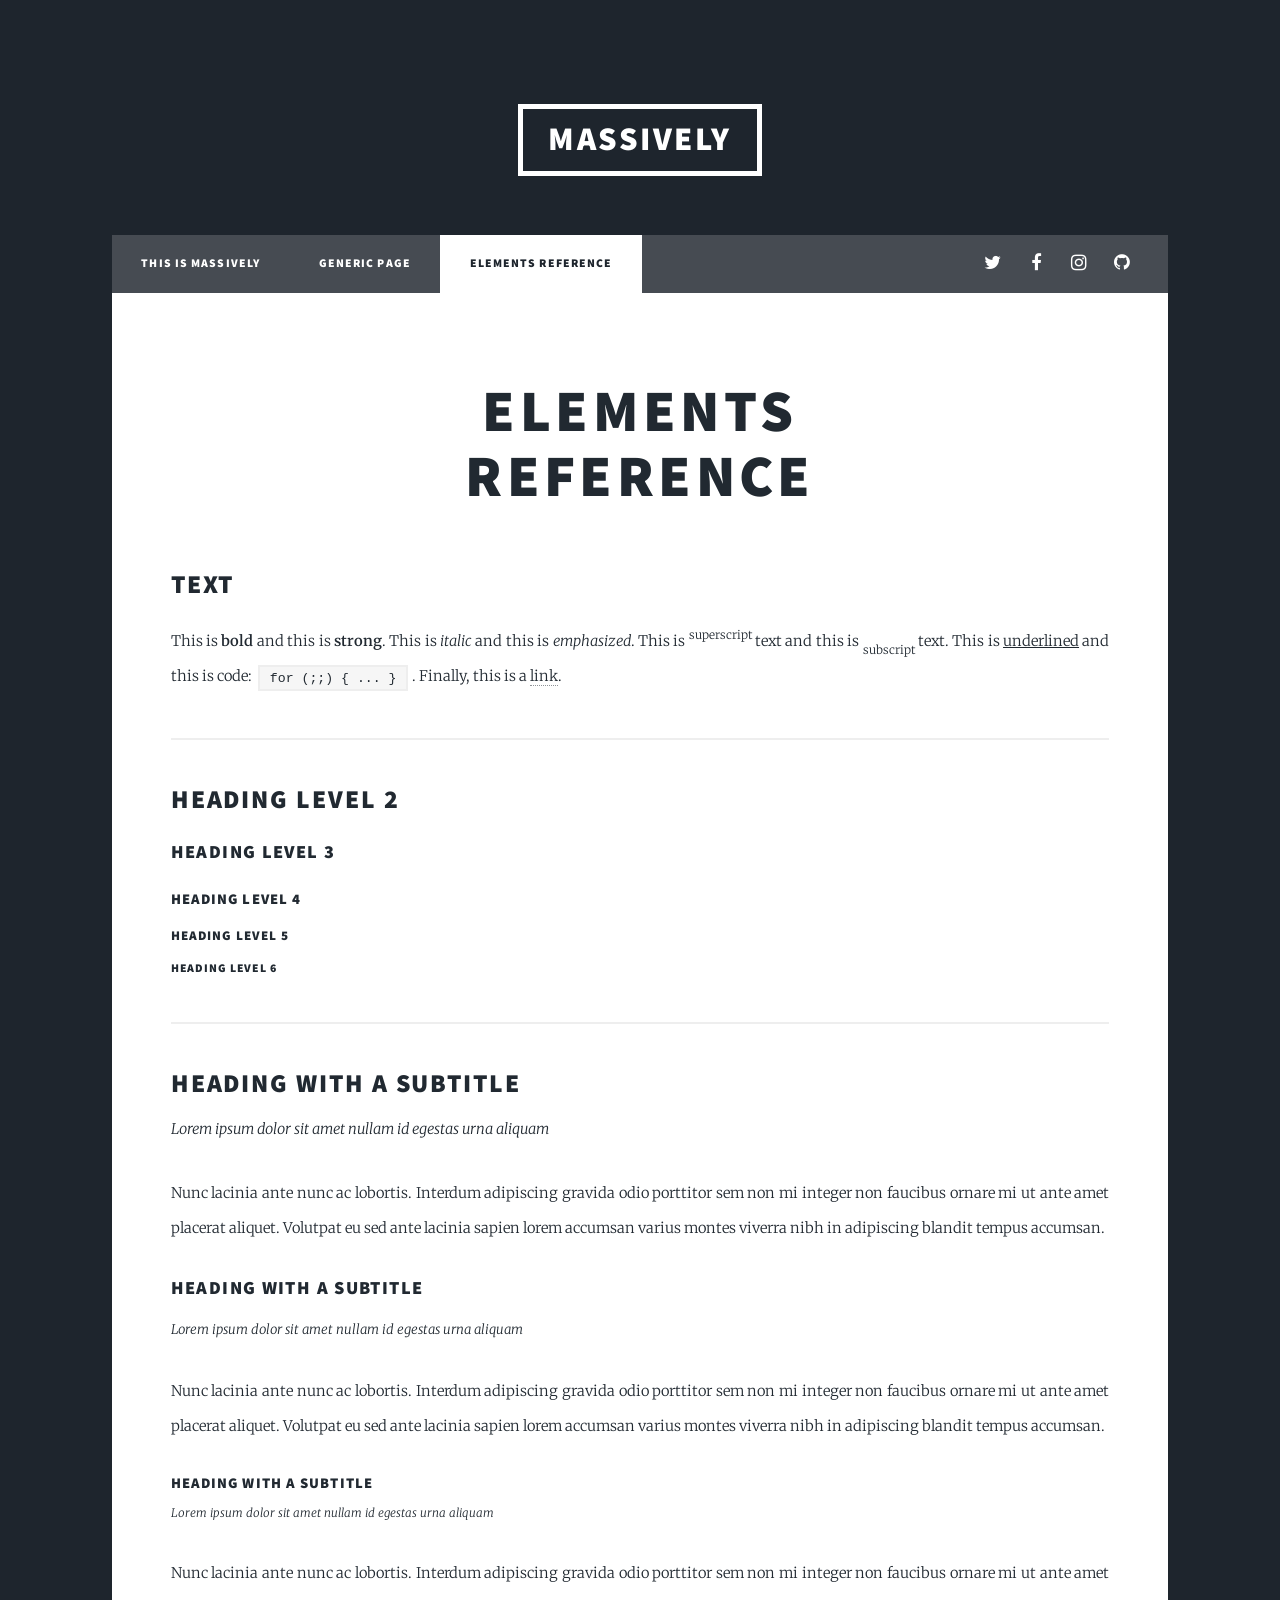
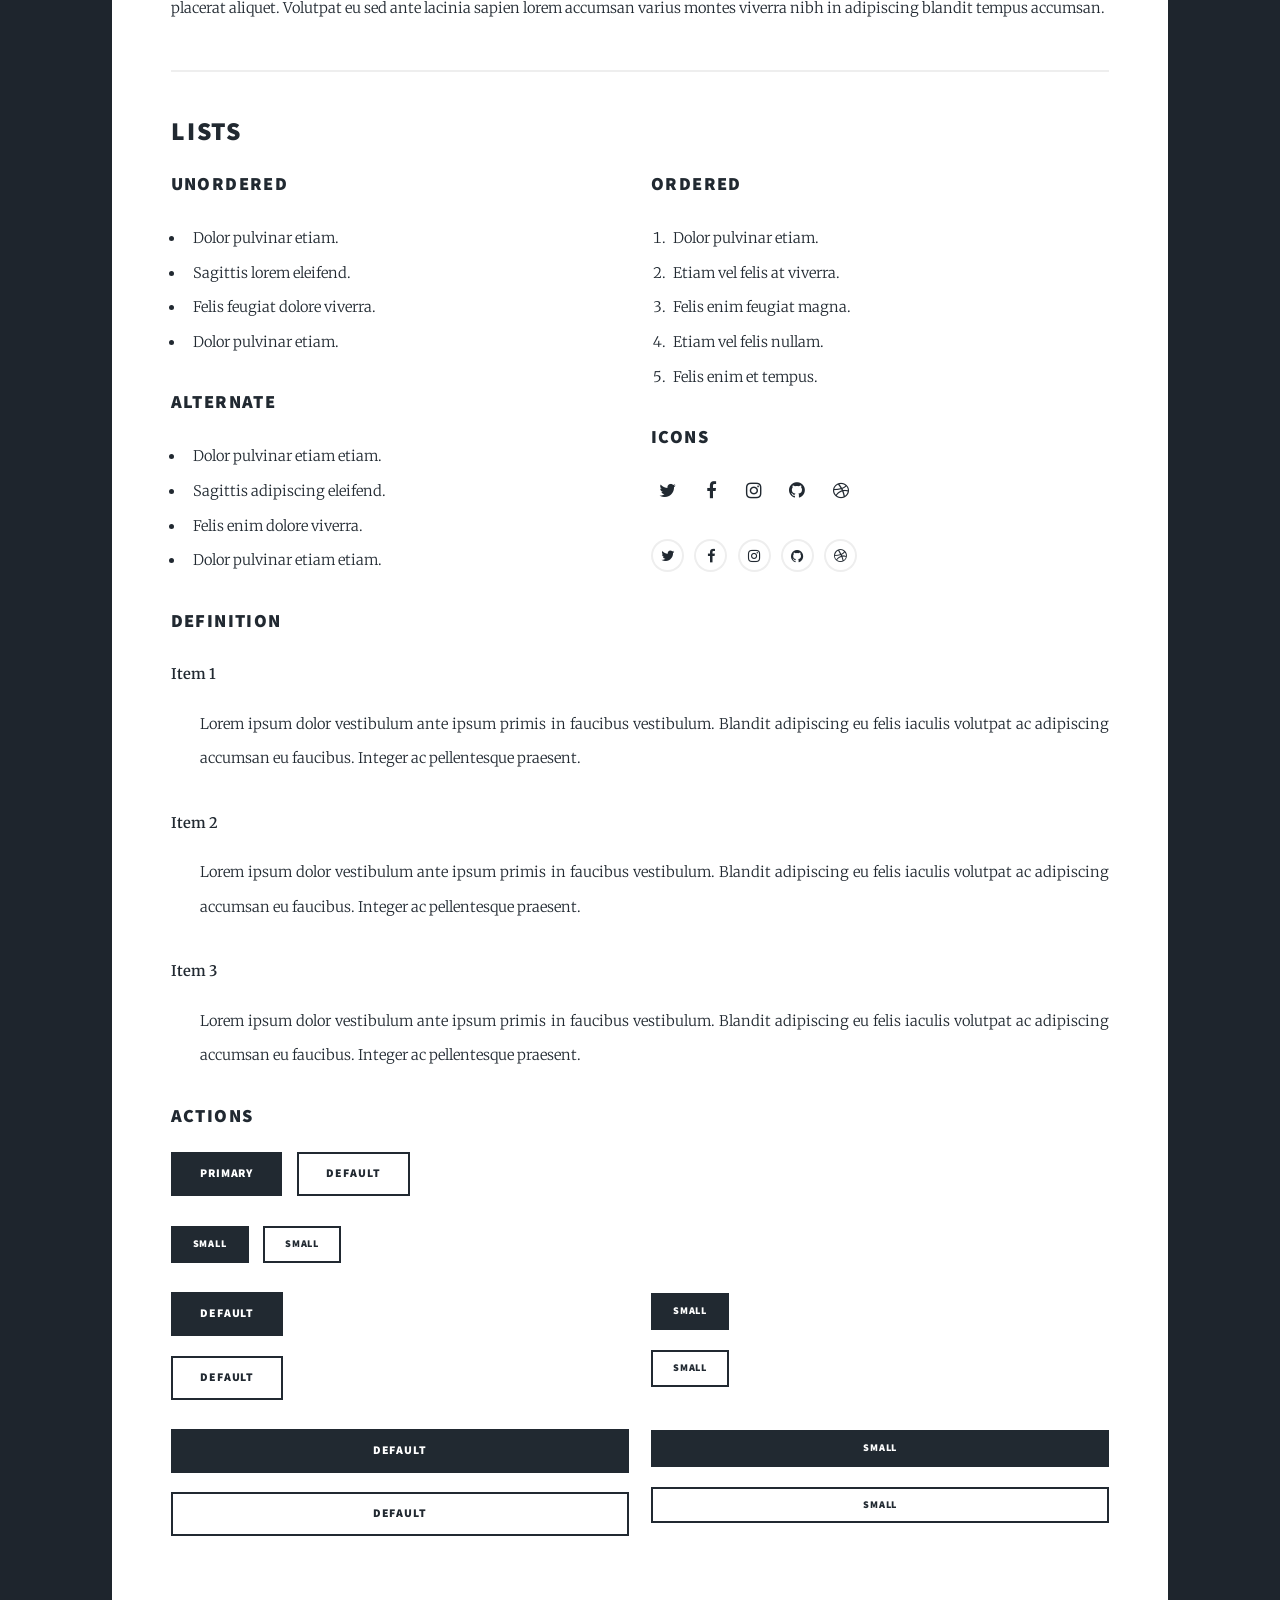
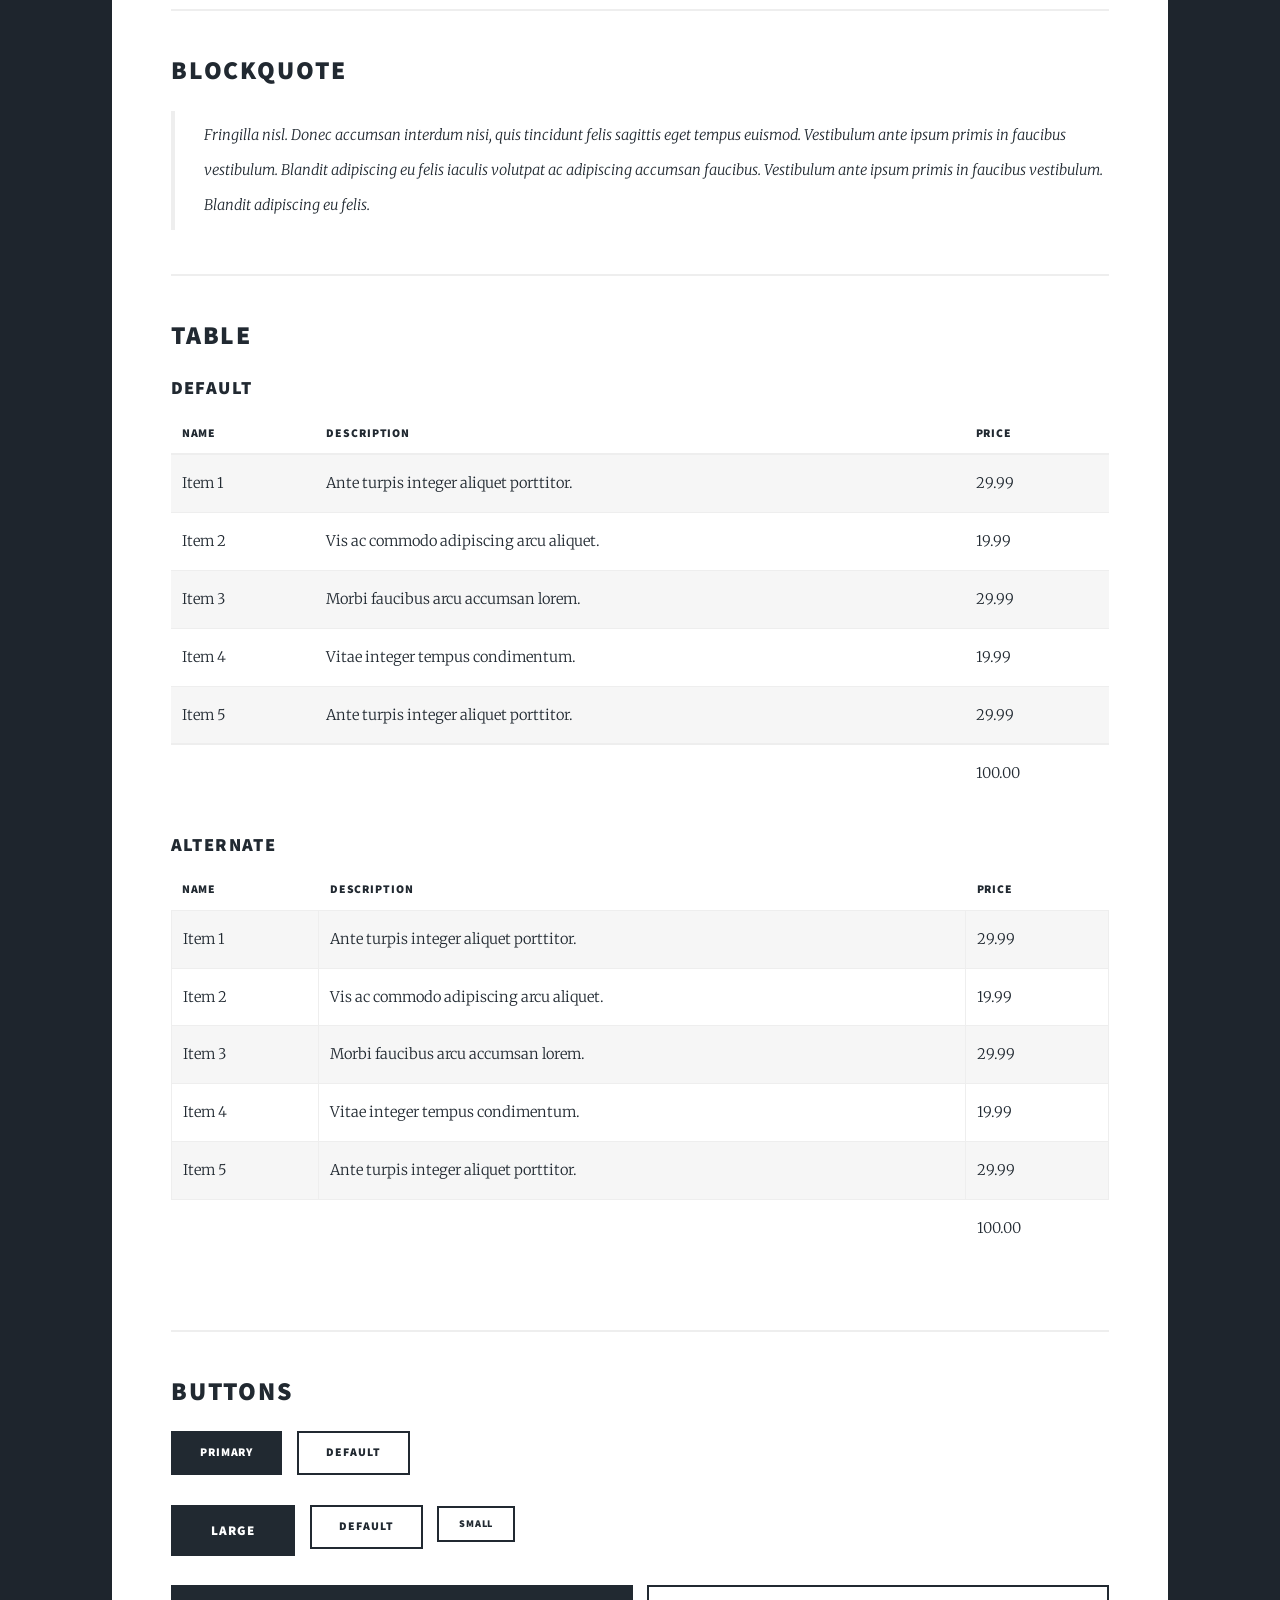
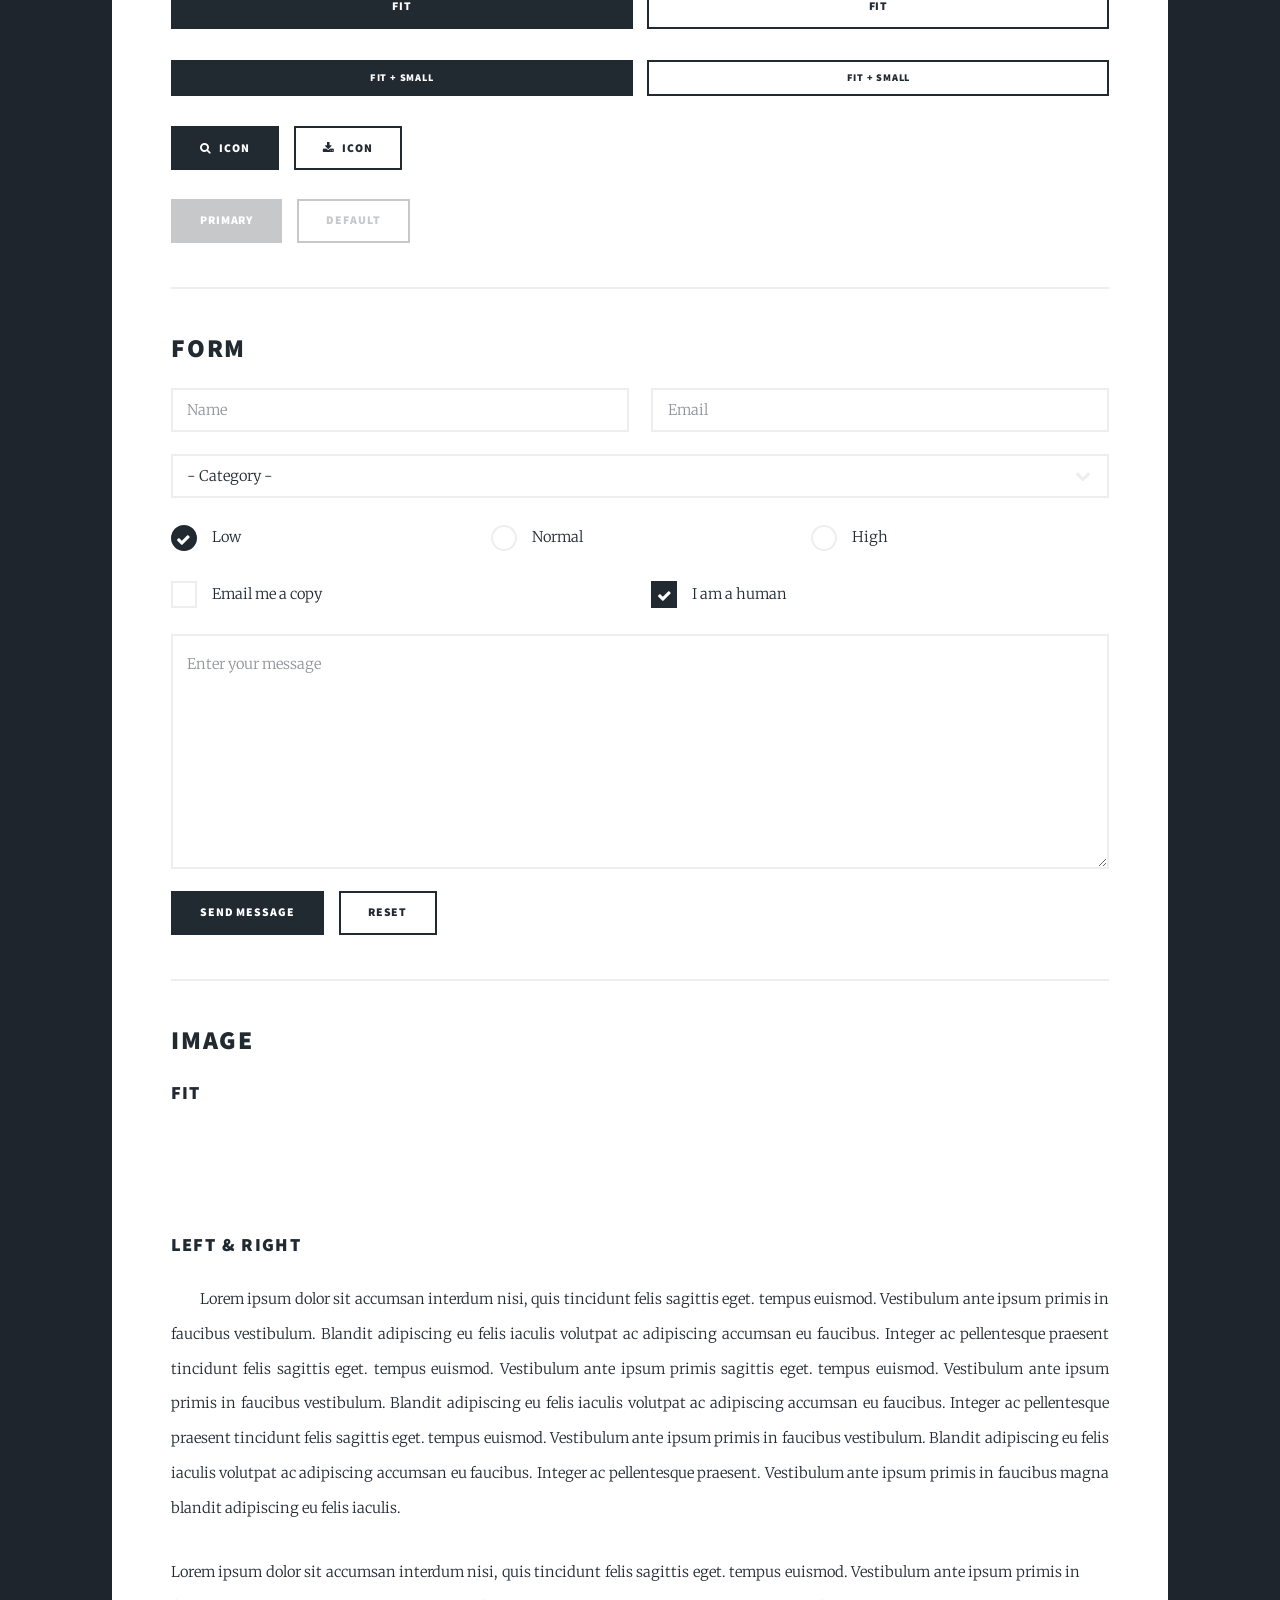
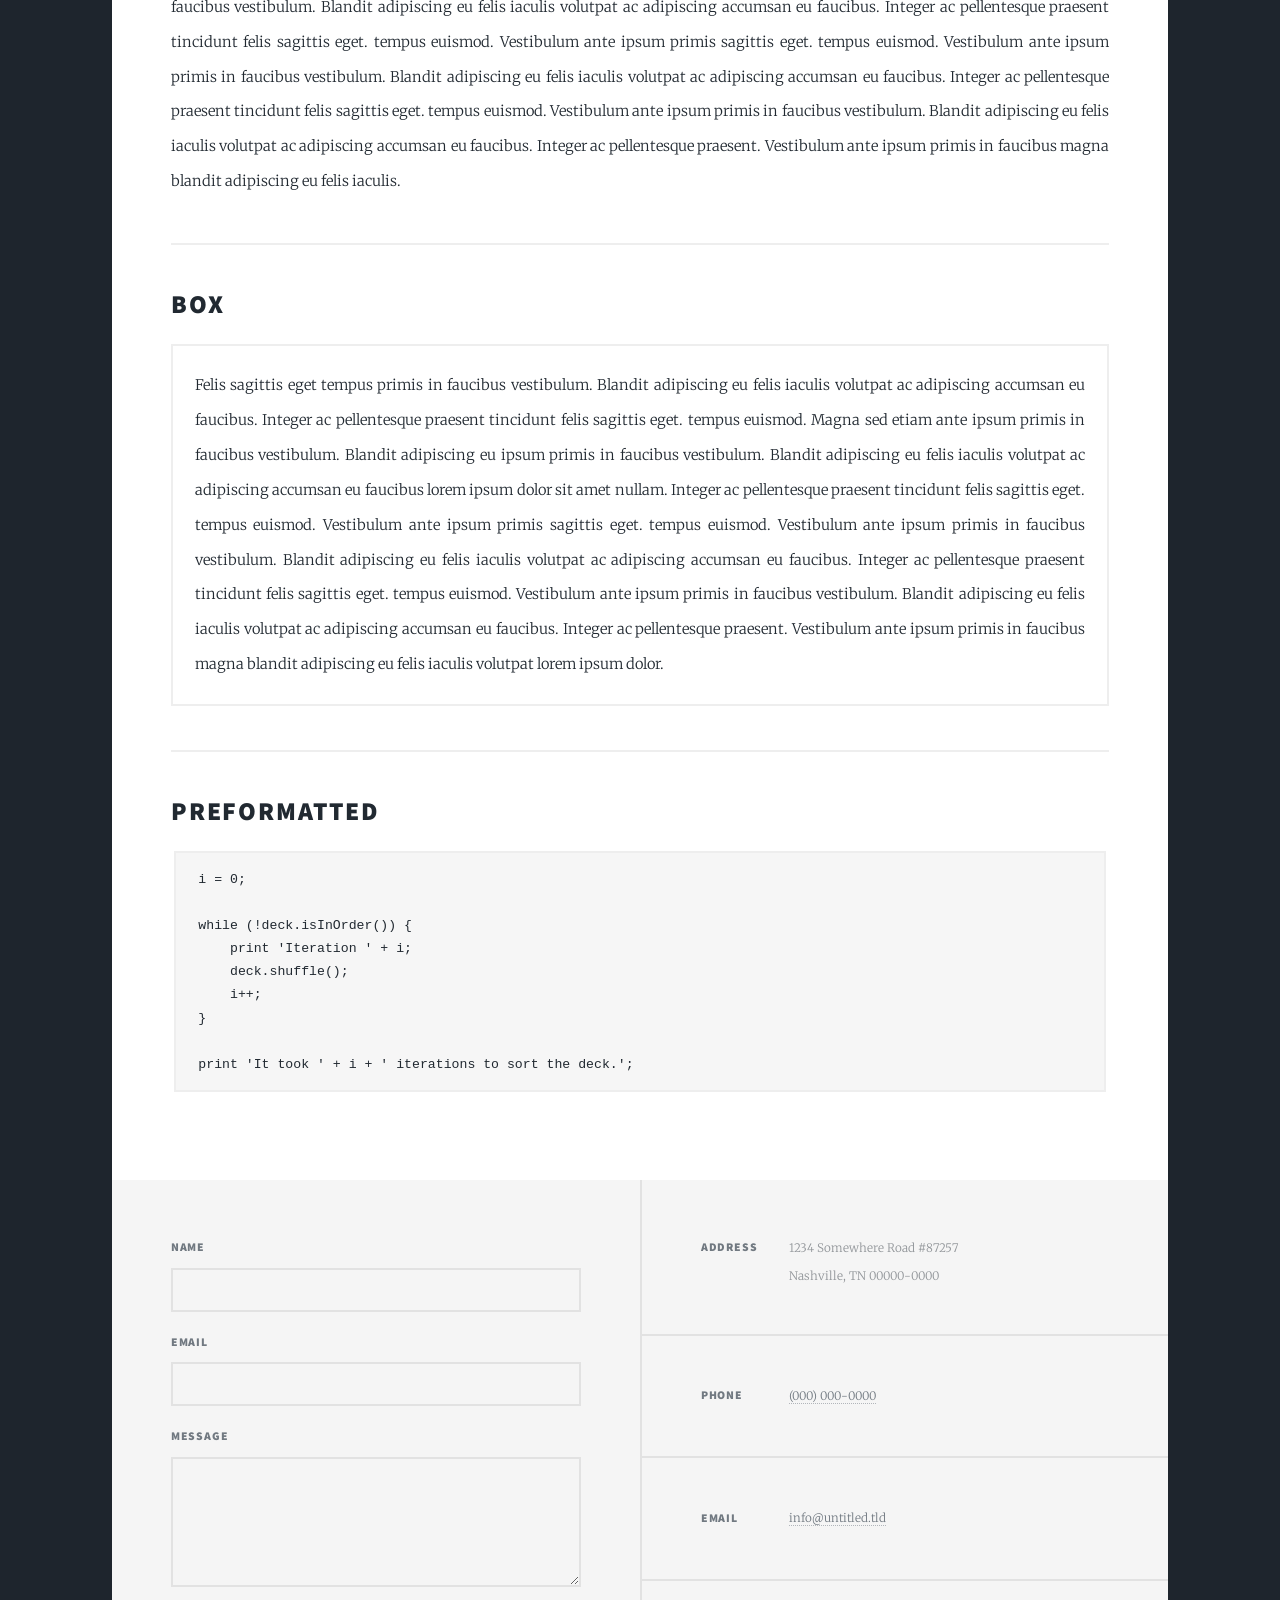
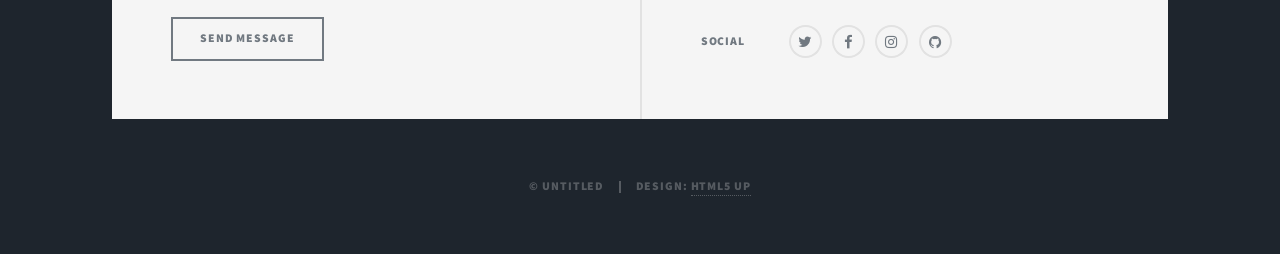
==== commit 9d4ff062: "second temp" ====
--- a/elements.html
+++ b/elements.html
@@ -1,425 +1,420 @@
 <!DOCTYPE HTML>
 <!--
-	Editorial by HTML5 UP
+	Massively by HTML5 UP
 	html5up.net | @ajlkn
 	Free for personal and commercial use under the CCA 3.0 license (html5up.net/license)
 -->
 <html>
 	<head>
-		<title>Elements - Editorial by HTML5 UP</title>
+		<title>Elements Reference - Massively by HTML5 UP</title>
 		<meta charset="utf-8" />
 		<meta name="viewport" content="width=device-width, initial-scale=1, user-scalable=no" />
 		<link rel="stylesheet" href="assets/css/main.css" />
+		<noscript><link rel="stylesheet" href="assets/css/noscript.css" /></noscript>
 	</head>
 	<body class="is-preload">
 
 		<!-- Wrapper -->
 			<div id="wrapper">
 
+				<!-- Header -->
+					<header id="header">
+						<a href="index.html" class="logo">Massively</a>
+					</header>
+
+				<!-- Nav -->
+					<nav id="nav">
+						<ul class="links">
+							<li><a href="index.html">This is Massively</a></li>
+							<li><a href="generic.html">Generic Page</a></li>
+							<li class="active"><a href="elements.html">Elements Reference</a></li>
+						</ul>
+						<ul class="icons">
+							<li><a href="#" class="icon fa-twitter"><span class="label">Twitter</span></a></li>
+							<li><a href="#" class="icon fa-facebook"><span class="label">Facebook</span></a></li>
+							<li><a href="#" class="icon fa-instagram"><span class="label">Instagram</span></a></li>
+							<li><a href="#" class="icon fa-github"><span class="label">GitHub</span></a></li>
+						</ul>
+					</nav>
+
 				<!-- Main -->
 					<div id="main">
-						<div class="inner">
-
-							<!-- Header -->
-								<header id="header">
-									<a href="index.html" class="logo"><strong>Editorial</strong> by HTML5 UP</a>
-									<ul class="icons">
-										<li><a href="#" class="icon fa-twitter"><span class="label">Twitter</span></a></li>
-										<li><a href="#" class="icon fa-facebook"><span class="label">Facebook</span></a></li>
-										<li><a href="#" class="icon fa-snapchat-ghost"><span class="label">Snapchat</span></a></li>
-										<li><a href="#" class="icon fa-instagram"><span class="label">Instagram</span></a></li>
-										<li><a href="#" class="icon fa-medium"><span class="label">Medium</span></a></li>
-									</ul>
+
+						<!-- Post -->
+							<section class="post">
+								<header class="major">
+									<h1>Elements<br />
+									Reference</h1>
 								</header>
 
-							<!-- Content -->
-								<section>
-									<header class="main">
-										<h1>Elements</h1>
+								<!-- Text stuff -->
+									<h2>Text</h2>
+									<p>This is <b>bold</b> and this is <strong>strong</strong>. This is <i>italic</i> and this is <em>emphasized</em>.
+									This is <sup>superscript</sup> text and this is <sub>subscript</sub> text.
+									This is <u>underlined</u> and this is code: <code>for (;;) { ... }</code>.
+									Finally, this is a <a href="#">link</a>.</p>
+									<hr />
+									<h2>Heading Level 2</h2>
+									<h3>Heading Level 3</h3>
+									<h4>Heading Level 4</h4>
+									<h5>Heading Level 5</h5>
+									<h6>Heading Level 6</h6>
+									<hr />
+									<header>
+										<h2>Heading with a Subtitle</h2>
+										<p>Lorem ipsum dolor sit amet nullam id egestas urna aliquam</p>
 									</header>
-
-									<!-- Content -->
-										<h2 id="content">Sample Content</h2>
-										<p>Praesent ac adipiscing ullamcorper semper ut amet ac risus. Lorem sapien ut odio odio nunc. Ac adipiscing nibh porttitor erat risus justo adipiscing adipiscing amet placerat accumsan. Vis. Faucibus odio magna tempus adipiscing a non. In mi primis arcu ut non accumsan vivamus ac blandit adipiscing adipiscing arcu metus praesent turpis eu ac lacinia nunc ac commodo gravida adipiscing eget accumsan ac nunc adipiscing adipiscing lorem ipsum dolor sit amet nullam veroeros adipiscing.</p>
-										<div class="row">
+									<p>Nunc lacinia ante nunc ac lobortis. Interdum adipiscing gravida odio porttitor sem non mi integer non faucibus ornare mi ut ante amet placerat aliquet. Volutpat eu sed ante lacinia sapien lorem accumsan varius montes viverra nibh in adipiscing blandit tempus accumsan.</p>
+									<header>
+										<h3>Heading with a Subtitle</h3>
+										<p>Lorem ipsum dolor sit amet nullam id egestas urna aliquam</p>
+									</header>
+									<p>Nunc lacinia ante nunc ac lobortis. Interdum adipiscing gravida odio porttitor sem non mi integer non faucibus ornare mi ut ante amet placerat aliquet. Volutpat eu sed ante lacinia sapien lorem accumsan varius montes viverra nibh in adipiscing blandit tempus accumsan.</p>
+									<header>
+										<h4>Heading with a Subtitle</h4>
+										<p>Lorem ipsum dolor sit amet nullam id egestas urna aliquam</p>
+									</header>
+									<p>Nunc lacinia ante nunc ac lobortis. Interdum adipiscing gravida odio porttitor sem non mi integer non faucibus ornare mi ut ante amet placerat aliquet. Volutpat eu sed ante lacinia sapien lorem accumsan varius montes viverra nibh in adipiscing blandit tempus accumsan.</p>
+
+									<hr />
+
+								<!-- Lists -->
+									<h2>Lists</h2>
+									<div class="row">
+										<div class="col-6 col-12-small">
+
+											<h3>Unordered</h3>
+											<ul>
+												<li>Dolor pulvinar etiam.</li>
+												<li>Sagittis lorem eleifend.</li>
+												<li>Felis feugiat dolore viverra.</li>
+												<li>Dolor pulvinar etiam.</li>
+											</ul>
+
+											<h3>Alternate</h3>
+											<ul class="alt">
+												<li>Dolor pulvinar etiam etiam.</li>
+												<li>Sagittis adipiscing eleifend.</li>
+												<li>Felis enim dolore viverra.</li>
+												<li>Dolor pulvinar etiam etiam.</li>
+											</ul>
+
+										</div>
+										<div class="col-6 col-12-small">
+
+											<h3>Ordered</h3>
+											<ol>
+												<li>Dolor pulvinar etiam.</li>
+												<li>Etiam vel felis at viverra.</li>
+												<li>Felis enim feugiat magna.</li>
+												<li>Etiam vel felis nullam.</li>
+												<li>Felis enim et tempus.</li>
+											</ol>
+
+											<h3>Icons</h3>
+											<ul class="icons">
+												<li><a href="#" class="icon fa-twitter"><span class="label">Twitter</span></a></li>
+												<li><a href="#" class="icon fa-facebook"><span class="label">Facebook</span></a></li>
+												<li><a href="#" class="icon fa-instagram"><span class="label">Instagram</span></a></li>
+												<li><a href="#" class="icon fa-github"><span class="label">Github</span></a></li>
+												<li><a href="#" class="icon fa-dribbble"><span class="label">Dribbble</span></a></li>
+											</ul>
+											<ul class="icons alt">
+												<li><a href="#" class="icon alt fa-twitter"><span class="label">Twitter</span></a></li>
+												<li><a href="#" class="icon alt fa-facebook"><span class="label">Facebook</span></a></li>
+												<li><a href="#" class="icon alt fa-instagram"><span class="label">Instagram</span></a></li>
+												<li><a href="#" class="icon alt fa-github"><span class="label">Github</span></a></li>
+												<li><a href="#" class="icon alt fa-dribbble"><span class="label">Dribbble</span></a></li>
+											</ul>
+
+										</div>
+									</div>
+									<h3>Definition</h3>
+									<dl>
+										<dt>Item 1</dt>
+										<dd>
+											<p>Lorem ipsum dolor vestibulum ante ipsum primis in faucibus vestibulum. Blandit adipiscing eu felis iaculis volutpat ac adipiscing accumsan eu faucibus. Integer ac pellentesque praesent.</p>
+										</dd>
+										<dt>Item 2</dt>
+										<dd>
+											<p>Lorem ipsum dolor vestibulum ante ipsum primis in faucibus vestibulum. Blandit adipiscing eu felis iaculis volutpat ac adipiscing accumsan eu faucibus. Integer ac pellentesque praesent.</p>
+										</dd>
+										<dt>Item 3</dt>
+										<dd>
+											<p>Lorem ipsum dolor vestibulum ante ipsum primis in faucibus vestibulum. Blandit adipiscing eu felis iaculis volutpat ac adipiscing accumsan eu faucibus. Integer ac pellentesque praesent.</p>
+										</dd>
+									</dl>
+
+									<h3>Actions</h3>
+									<ul class="actions">
+										<li><a href="#" class="button primary">Primary</a></li>
+										<li><a href="#" class="button">Default</a></li>
+									</ul>
+									<ul class="actions small">
+										<li><a href="#" class="button primary small">Small</a></li>
+										<li><a href="#" class="button small">Small</a></li>
+									</ul>
+									<div class="row">
+										<div class="col-6 col-12-small">
+											<ul class="actions stacked">
+												<li><a href="#" class="button primary">Default</a></li>
+												<li><a href="#" class="button">Default</a></li>
+											</ul>
+										</div>
+										<div class="col-6 col-12-small">
+											<ul class="actions stacked">
+												<li><a href="#" class="button primary small">Small</a></li>
+												<li><a href="#" class="button small">Small</a></li>
+											</ul>
+										</div>
+									</div>
+									<div class="row">
+										<div class="col-6 col-12-small">
+											<ul class="actions stacked">
+												<li><a href="#" class="button primary fit">Default</a></li>
+												<li><a href="#" class="button fit">Default</a></li>
+											</ul>
+										</div>
+										<div class="col-6 col-12-small">
+											<ul class="actions stacked">
+												<li><a href="#" class="button primary small fit">Small</a></li>
+												<li><a href="#" class="button small fit">Small</a></li>
+											</ul>
+										</div>
+									</div>
+
+									<hr />
+
+								<!-- Blockquote -->
+									<h2>Blockquote</h2>
+									<blockquote>Fringilla nisl. Donec accumsan interdum nisi, quis tincidunt felis sagittis eget tempus euismod. Vestibulum ante ipsum primis in faucibus vestibulum. Blandit adipiscing eu felis iaculis volutpat ac adipiscing accumsan faucibus. Vestibulum ante ipsum primis in faucibus vestibulum. Blandit adipiscing eu felis.</blockquote>
+
+									<hr />
+
+								<!-- Table -->
+									<h2>Table</h2>
+
+									<h3>Default</h3>
+									<div class="table-wrapper">
+										<table>
+											<thead>
+												<tr>
+													<th>Name</th>
+													<th>Description</th>
+													<th>Price</th>
+												</tr>
+											</thead>
+											<tbody>
+												<tr>
+													<td>Item 1</td>
+													<td>Ante turpis integer aliquet porttitor.</td>
+													<td>29.99</td>
+												</tr>
+												<tr>
+													<td>Item 2</td>
+													<td>Vis ac commodo adipiscing arcu aliquet.</td>
+													<td>19.99</td>
+												</tr>
+												<tr>
+													<td>Item 3</td>
+													<td> Morbi faucibus arcu accumsan lorem.</td>
+													<td>29.99</td>
+												</tr>
+												<tr>
+													<td>Item 4</td>
+													<td>Vitae integer tempus condimentum.</td>
+													<td>19.99</td>
+												</tr>
+												<tr>
+													<td>Item 5</td>
+													<td>Ante turpis integer aliquet porttitor.</td>
+													<td>29.99</td>
+												</tr>
+											</tbody>
+											<tfoot>
+												<tr>
+													<td colspan="2"></td>
+													<td>100.00</td>
+												</tr>
+											</tfoot>
+										</table>
+									</div>
+
+									<h3>Alternate</h3>
+									<div class="table-wrapper">
+										<table class="alt">
+											<thead>
+												<tr>
+													<th>Name</th>
+													<th>Description</th>
+													<th>Price</th>
+												</tr>
+											</thead>
+											<tbody>
+												<tr>
+													<td>Item 1</td>
+													<td>Ante turpis integer aliquet porttitor.</td>
+													<td>29.99</td>
+												</tr>
+												<tr>
+													<td>Item 2</td>
+													<td>Vis ac commodo adipiscing arcu aliquet.</td>
+													<td>19.99</td>
+												</tr>
+												<tr>
+													<td>Item 3</td>
+													<td> Morbi faucibus arcu accumsan lorem.</td>
+													<td>29.99</td>
+												</tr>
+												<tr>
+													<td>Item 4</td>
+													<td>Vitae integer tempus condimentum.</td>
+													<td>19.99</td>
+												</tr>
+												<tr>
+													<td>Item 5</td>
+													<td>Ante turpis integer aliquet porttitor.</td>
+													<td>29.99</td>
+												</tr>
+											</tbody>
+											<tfoot>
+												<tr>
+													<td colspan="2"></td>
+													<td>100.00</td>
+												</tr>
+											</tfoot>
+										</table>
+									</div>
+
+									<hr />
+
+								<!-- Buttons -->
+									<h2>Buttons</h2>
+									<ul class="actions">
+										<li><a href="#" class="button primary">Primary</a></li>
+										<li><a href="#" class="button">Default</a></li>
+									</ul>
+									<ul class="actions">
+										<li><a href="#" class="button primary large">Large</a></li>
+										<li><a href="#" class="button">Default</a></li>
+										<li><a href="#" class="button small">Small</a></li>
+									</ul>
+									<ul class="actions fit">
+										<li><a href="#" class="button primary fit">Fit</a></li>
+										<li><a href="#" class="button fit">Fit</a></li>
+									</ul>
+									<ul class="actions fit small">
+										<li><a href="#" class="button primary fit small">Fit + Small</a></li>
+										<li><a href="#" class="button fit small">Fit + Small</a></li>
+									</ul>
+									<ul class="actions">
+										<li><a href="#" class="button primary icon fa-search">Icon</a></li>
+										<li><a href="#" class="button icon fa-download">Icon</a></li>
+									</ul>
+									<ul class="actions">
+										<li><span class="button primary disabled">Primary</span></li>
+										<li><span class="button disabled">Default</span></li>
+									</ul>
+
+									<hr />
+
+								<!-- Form -->
+									<h2>Form</h2>
+
+									<form method="post" action="#">
+										<div class="row gtr-uniform">
+											<div class="col-6 col-12-xsmall">
+												<input type="text" name="demo-name" id="demo-name" value="" placeholder="Name" />
+											</div>
+											<div class="col-6 col-12-xsmall">
+												<input type="email" name="demo-email" id="demo-email" value="" placeholder="Email" />
+											</div>
+											<!-- Break -->
+											<div class="col-12">
+												<select name="demo-category" id="demo-category">
+													<option value="">- Category -</option>
+													<option value="1">Manufacturing</option>
+													<option value="1">Shipping</option>
+													<option value="1">Administration</option>
+													<option value="1">Human Resources</option>
+												</select>
+											</div>
+											<!-- Break -->
+											<div class="col-4 col-12-small">
+												<input type="radio" id="demo-priority-low" name="demo-priority" checked>
+												<label for="demo-priority-low">Low</label>
+											</div>
+											<div class="col-4 col-12-small">
+												<input type="radio" id="demo-priority-normal" name="demo-priority">
+												<label for="demo-priority-normal">Normal</label>
+											</div>
+											<div class="col-4 col-12-small">
+												<input type="radio" id="demo-priority-high" name="demo-priority">
+												<label for="demo-priority-high">High</label>
+											</div>
+											<!-- Break -->
 											<div class="col-6 col-12-small">
-												<h3>Sem turpis amet semper</h3>
-												<p>Nunc lacinia ante nunc ac lobortis. Interdum adipiscing gravida odio porttitor sem non mi integer non faucibus ornare mi ut ante amet placerat aliquet. Volutpat commodo eu sed ante lacinia. Sapien a lorem in integer ornare praesent commodo adipiscing arcu in massa commodo lorem accumsan at odio massa ac ac. Semper adipiscing varius montes viverra nibh in adipiscing blandit tempus accumsan.</p>
+												<input type="checkbox" id="demo-copy" name="demo-copy">
+												<label for="demo-copy">Email me a copy</label>
 											</div>
 											<div class="col-6 col-12-small">
-												<h3>Magna odio tempus commodo</h3>
-												<p>In arcu accumsan arcu adipiscing accumsan orci ac. Felis id enim aliquet. Accumsan ac integer lobortis commodo ornare aliquet accumsan erat tempus amet porttitor. Ante commodo blandit adipiscing integer semper orci eget. Faucibus commodo adipiscing mi eu nullam accumsan morbi arcu ornare odio mi adipiscing nascetur lacus ac interdum morbi accumsan vis mi accumsan.</p>
-											</div>
-											<!-- Break -->
-											<div class="col-4 col-12-medium">
-												<h3>Interdum sapien gravida</h3>
-												<p>Nunc lacinia ante nunc ac lobortis. Interdum adipiscing gravida odio porttitor sem non mi integer non faucibus ornare mi ut ante amet placerat aliquet. Volutpat eu sed ante lacinia sapien lorem accumsan varius montes viverra nibh in adipiscing blandit.</p>
-											</div>
-											<div class="col-4 col-12-medium">
-												<h3>Faucibus consequat lorem</h3>
-												<p>Nunc lacinia ante nunc ac lobortis. Interdum adipiscing gravida odio porttitor sem non mi integer non faucibus ornare mi ut ante amet placerat aliquet. Volutpat eu sed ante lacinia sapien lorem accumsan varius montes viverra nibh in adipiscing blandit.</p>
-											</div>
-											<div class="col-4 col-12-medium">
-												<h3>Accumsan montes viverra</h3>
-												<p>Nunc lacinia ante nunc ac lobortis. Interdum adipiscing gravida odio porttitor sem non mi integer non faucibus ornare mi ut ante amet placerat aliquet. Volutpat eu sed ante lacinia sapien lorem accumsan varius montes viverra nibh in adipiscing blandit.</p>
-											</div>
-										</div>
-
-									<hr class="major" />
-
-									<!-- Elements -->
-										<h2 id="elements">Elements</h2>
-										<div class="row gtr-200">
-											<div class="col-6 col-12-medium">
-
-												<!-- Text stuff -->
-													<h3>Text</h3>
-													<p>This is <b>bold</b> and this is <strong>strong</strong>. This is <i>italic</i> and this is <em>emphasized</em>.
-													This is <sup>superscript</sup> text and this is <sub>subscript</sub> text.
-													This is <u>underlined</u> and this is code: <code>for (;;) { ... }</code>.
-													Finally, this is a <a href="#">link</a>.</p>
-													<hr />
-													<h2>Heading Level 2</h2>
-													<h3>Heading Level 3</h3>
-													<h4>Heading Level 4</h4>
-													<hr />
-													<p>Nunc lacinia ante nunc ac lobortis. Interdum adipiscing gravida odio porttitor sem non mi integer non faucibus ornare mi ut ante amet placerat aliquet. Volutpat eu sed ante lacinia sapien lorem accumsan varius montes viverra nibh in adipiscing blandit tempus accumsan.</p>
-
-												<!-- Lists -->
-													<h3>Lists</h3>
-													<div class="row">
-														<div class="col-6 col-12-small">
-
-															<h4>Unordered</h4>
-															<ul>
-																<li>Dolor etiam magna etiam.</li>
-																<li>Sagittis lorem eleifend.</li>
-																<li>Felis dolore viverra.</li>
-															</ul>
-
-															<h4>Alternate</h4>
-															<ul class="alt">
-																<li>Dolor etiam magna etiam.</li>
-																<li>Sagittis lorem eleifend.</li>
-																<li>Felis feugiat viverra.</li>
-															</ul>
-
-														</div>
-														<div class="col-6 col-12-small">
-
-															<h4>Ordered</h4>
-															<ol>
-																<li>Dolor etiam magna etiam.</li>
-																<li>Etiam vel lorem sed viverra.</li>
-																<li>Felis dolore viverra.</li>
-																<li>Dolor etiam magna etiam.</li>
-																<li>Etiam vel lorem sed viverra.</li>
-																<li>Felis dolore viverra.</li>
-															</ol>
-
-															<h4>Icons</h4>
-															<ul class="icons">
-																<li><a href="#" class="icon fa-twitter"><span class="label">Twitter</span></a></li>
-																<li><a href="#" class="icon fa-facebook"><span class="label">Facebook</span></a></li>
-																<li><a href="#" class="icon fa-instagram"><span class="label">Instagram</span></a></li>
-																<li><a href="#" class="icon fa-github"><span class="label">Github</span></a></li>
-																<li><a href="#" class="icon fa-dribbble"><span class="label">Dribbble</span></a></li>
-																<li><a href="#" class="icon fa-tumblr"><span class="label">Tumblr</span></a></li>
-															</ul>
-
-														</div>
-													</div>
-													<h4>Definition</h4>
-													<dl>
-														<dt>Item1</dt>
-														<dd>
-															<p>Lorem ipsum dolor vestibulum ante ipsum primis in faucibus vestibulum. Blandit adipiscing eu felis iaculis volutpat ac adipiscing accumsan eu faucibus. Integer ac pellentesque praesent. Lorem ipsum dolor.</p>
-														</dd>
-														<dt>Item2</dt>
-														<dd>
-															<p>Lorem ipsum dolor vestibulum ante ipsum primis in faucibus vestibulum. Blandit adipiscing eu felis iaculis volutpat ac adipiscing accumsan eu faucibus. Integer ac pellentesque praesent. Lorem ipsum dolor.</p>
-														</dd>
-														<dt>Item3</dt>
-														<dd>
-															<p>Lorem ipsum dolor vestibulum ante ipsum primis in faucibus vestibulum. Blandit adipiscing eu felis iaculis volutpat ac adipiscing accumsan eu faucibus. Integer ac pellentesque praesent. Lorem ipsum dolor.</p>
-														</dd>
-													</dl>
-
-													<h4>Actions</h4>
-													<ul class="actions">
-														<li><a href="#" class="button primary">Default</a></li>
-														<li><a href="#" class="button">Default</a></li>
-													</ul>
-													<ul class="actions small">
-														<li><a href="#" class="button primary small">Small</a></li>
-														<li><a href="#" class="button small">Small</a></li>
-													</ul>
-													<div class="row">
-														<div class="col-6 col-12-small">
-															<ul class="actions stacked">
-																<li><a href="#" class="button primary">Default</a></li>
-																<li><a href="#" class="button">Default</a></li>
-															</ul>
-														</div>
-														<div class="col-6 col-12-small">
-															<ul class="actions stacked">
-																<li><a href="#" class="button primary small">Small</a></li>
-																<li><a href="#" class="button small">Small</a></li>
-															</ul>
-														</div>
-														<div class="col-6 col-12-small">
-															<ul class="actions stacked">
-																<li><a href="#" class="button primary fit">Default</a></li>
-																<li><a href="#" class="button fit">Default</a></li>
-															</ul>
-														</div>
-														<div class="col-6 col-12-small">
-															<ul class="actions stacked">
-																<li><a href="#" class="button primary small fit">Small</a></li>
-																<li><a href="#" class="button small fit">Small</a></li>
-															</ul>
-														</div>
-													</div>
-
-													<h4>Pagination</h4>
-													<ul class="pagination">
-														<li><span class="button disabled">Prev</span></li>
-														<li><a href="#" class="page active">1</a></li>
-														<li><a href="#" class="page">2</a></li>
-														<li><a href="#" class="page">3</a></li>
-														<li><span>&hellip;</span></li>
-														<li><a href="#" class="page">8</a></li>
-														<li><a href="#" class="page">9</a></li>
-														<li><a href="#" class="page">10</a></li>
-														<li><a href="#" class="button">Next</a></li>
-													</ul>
-
-												<!-- Blockquote -->
-													<h3>Blockquote</h3>
-													<blockquote>Lorem ipsum dolor vestibulum ante ipsum primis in faucibus vestibulum. Blandit adipiscing eu felis iaculis volutpat ac adipiscing accumsan eu faucibus. Integer ac pellentesque praesent. Lorem ipsum dolor. Lorem ipsum dolor vestibulum ante ipsum primis in faucibus vestibulum. Blandit adipiscing eu felis iaculis volutpat ac adipiscing accumsan eu faucibus.</blockquote>
-
-												<!-- Table -->
-													<h3>Table</h3>
-
-													<h4>Default</h4>
-													<div class="table-wrapper">
-														<table>
-															<thead>
-																<tr>
-																	<th>Name</th>
-																	<th>Description</th>
-																	<th>Price</th>
-																</tr>
-															</thead>
-															<tbody>
-																<tr>
-																	<td>Item1</td>
-																	<td>Ante turpis integer aliquet porttitor.</td>
-																	<td>29.99</td>
-																</tr>
-																<tr>
-																	<td>Item2</td>
-																	<td>Vis ac commodo adipiscing arcu aliquet.</td>
-																	<td>19.99</td>
-																</tr>
-																<tr>
-																	<td>Item3</td>
-																	<td> Morbi faucibus arcu accumsan lorem.</td>
-																	<td>29.99</td>
-																</tr>
-																<tr>
-																	<td>Item4</td>
-																	<td>Vitae integer tempus condimentum.</td>
-																	<td>19.99</td>
-																</tr>
-																<tr>
-																	<td>Item5</td>
-																	<td>Ante turpis integer aliquet porttitor.</td>
-																	<td>29.99</td>
-																</tr>
-															</tbody>
-															<tfoot>
-																<tr>
-																	<td colspan="2"></td>
-																	<td>100.00</td>
-																</tr>
-															</tfoot>
-														</table>
-													</div>
-
-													<h4>Alternate</h4>
-													<div class="table-wrapper">
-														<table class="alt">
-															<thead>
-																<tr>
-																	<th>Name</th>
-																	<th>Description</th>
-																	<th>Price</th>
-																</tr>
-															</thead>
-															<tbody>
-																<tr>
-																	<td>Item1</td>
-																	<td>Ante turpis integer aliquet porttitor.</td>
-																	<td>29.99</td>
-																</tr>
-																<tr>
-																	<td>Item2</td>
-																	<td>Vis ac commodo adipiscing arcu aliquet.</td>
-																	<td>19.99</td>
-																</tr>
-																<tr>
-																	<td>Item3</td>
-																	<td> Morbi faucibus arcu accumsan lorem.</td>
-																	<td>29.99</td>
-																</tr>
-																<tr>
-																	<td>Item4</td>
-																	<td>Vitae integer tempus condimentum.</td>
-																	<td>19.99</td>
-																</tr>
-																<tr>
-																	<td>Item5</td>
-																	<td>Ante turpis integer aliquet porttitor.</td>
-																	<td>29.99</td>
-																</tr>
-															</tbody>
-															<tfoot>
-																<tr>
-																	<td colspan="2"></td>
-																	<td>100.00</td>
-																</tr>
-															</tfoot>
-														</table>
-													</div>
-
-											</div>
-											<div class="col-6 col-12-medium">
-
-												<!-- Buttons -->
-													<h3>Buttons</h3>
-													<ul class="actions">
-														<li><a href="#" class="button primary">Primary</a></li>
-														<li><a href="#" class="button">Default</a></li>
-													</ul>
-													<ul class="actions">
-														<li><a href="#" class="button large">Large</a></li>
-														<li><a href="#" class="button">Default</a></li>
-														<li><a href="#" class="button small">Small</a></li>
-													</ul>
-													<ul class="actions">
-														<li><a href="#" class="button primary large">Large</a></li>
-														<li><a href="#" class="button primary">Default</a></li>
-														<li><a href="#" class="button primary small">Small</a></li>
-													</ul>
-													<ul class="actions fit">
-														<li><a href="#" class="button primary fit">Fit</a></li>
-														<li><a href="#" class="button fit">Fit</a></li>
-													</ul>
-													<ul class="actions fit small">
-														<li><a href="#" class="button primary fit small">Fit + Small</a></li>
-														<li><a href="#" class="button fit small">Fit + Small</a></li>
-													</ul>
-													<ul class="actions">
-														<li><a href="#" class="button primary icon fa-search">Icon</a></li>
-														<li><a href="#" class="button icon fa-download">Icon</a></li>
-													</ul>
-													<ul class="actions">
-														<li><span class="button primary disabled">Primary</span></li>
-														<li><span class="button disabled">Default</span></li>
-													</ul>
-
-												<!-- Form -->
-													<h3>Form</h3>
-
-													<form method="post" action="#">
-														<div class="row gtr-uniform">
-															<div class="col-6 col-12-xsmall">
-																<input type="text" name="demo-name" id="demo-name" value="" placeholder="Name" />
-															</div>
-															<div class="col-6 col-12-xsmall">
-																<input type="email" name="demo-email" id="demo-email" value="" placeholder="Email" />
-															</div>
-															<!-- Break -->
-															<div class="col-12">
-																<select name="demo-category" id="demo-category">
-																	<option value="">- Category -</option>
-																	<option value="1">Manufacturing</option>
-																	<option value="1">Shipping</option>
-																	<option value="1">Administration</option>
-																	<option value="1">Human Resources</option>
-																</select>
-															</div>
-															<!-- Break -->
-															<div class="col-4 col-12-small">
-																<input type="radio" id="demo-priority-low" name="demo-priority" checked>
-																<label for="demo-priority-low">Low</label>
-															</div>
-															<div class="col-4 col-12-small">
-																<input type="radio" id="demo-priority-normal" name="demo-priority">
-																<label for="demo-priority-normal">Normal</label>
-															</div>
-															<div class="col-4 col-12-small">
-																<input type="radio" id="demo-priority-high" name="demo-priority">
-																<label for="demo-priority-high">High</label>
-															</div>
-															<!-- Break -->
-															<div class="col-6 col-12-small">
-																<input type="checkbox" id="demo-copy" name="demo-copy">
-																<label for="demo-copy">Email me a copy</label>
-															</div>
-															<div class="col-6 col-12-small">
-																<input type="checkbox" id="demo-human" name="demo-human" checked>
-																<label for="demo-human">I am a human</label>
-															</div>
-															<!-- Break -->
-															<div class="col-12">
-																<textarea name="demo-message" id="demo-message" placeholder="Enter your message" rows="6"></textarea>
-															</div>
-															<!-- Break -->
-															<div class="col-12">
-																<ul class="actions">
-																	<li><input type="submit" value="Send Message" class="primary" /></li>
-																	<li><input type="reset" value="Reset" /></li>
-																</ul>
-															</div>
-														</div>
-													</form>
-
-												<!-- Image -->
-													<h3>Image</h3>
-
-													<h4>Fit</h4>
-													<span class="image fit"><img src="images/pic11.jpg" alt="" /></span>
-													<div class="box alt">
-														<div class="row gtr-50 gtr-uniform">
-															<div class="col-4"><span class="image fit"><img src="images/pic01.jpg" alt="" /></span></div>
-															<div class="col-4"><span class="image fit"><img src="images/pic02.jpg" alt="" /></span></div>
-															<div class="col-4"><span class="image fit"><img src="images/pic03.jpg" alt="" /></span></div>
-															<!-- Break -->
-															<div class="col-4"><span class="image fit"><img src="images/pic03.jpg" alt="" /></span></div>
-															<div class="col-4"><span class="image fit"><img src="images/pic01.jpg" alt="" /></span></div>
-															<div class="col-4"><span class="image fit"><img src="images/pic02.jpg" alt="" /></span></div>
-															<!-- Break -->
-															<div class="col-4"><span class="image fit"><img src="images/pic02.jpg" alt="" /></span></div>
-															<div class="col-4"><span class="image fit"><img src="images/pic03.jpg" alt="" /></span></div>
-															<div class="col-4"><span class="image fit"><img src="images/pic01.jpg" alt="" /></span></div>
-														</div>
-													</div>
-
-													<h4>Left &amp; Right</h4>
-													<p><span class="image left"><img src="images/pic01.jpg" alt="" /></span>Lorem ipsum dolor sit accumsan interdum nisi, quis tincidunt felis sagittis eget. tempus euismod. Vestibulum ante ipsum primis in faucibus vestibulum. Blandit adipiscing eu felis iaculis volutpat ac adipiscing accumsan eu faucibus. Integer ac pellentesque praesent tincidunt felis sagittis eget. tempus euismod. Vestibulum ante ipsum primis sagittis eget. tempus euismod. Vestibulum ante ipsum primis in faucibus vestibulum. Blandit adipiscing eu felis iaculis volutpat ac adipiscing accumsan eu faucibus. Integer ac pellentesque praesent.</p>
-													<p><span class="image right"><img src="images/pic02.jpg" alt="" /></span>Lorem ipsum dolor sit accumsan interdum nisi, quis tincidunt felis sagittis eget. tempus euismod. Vestibulum ante ipsum primis in faucibus vestibulum. Blandit adipiscing eu felis iaculis volutpat ac adipiscing accumsan eu faucibus. Integer ac pellentesque praesent tincidunt felis sagittis eget. tempus euismod. Vestibulum ante ipsum primis sagittis eget. tempus euismod. Vestibulum ante ipsum primis in faucibus vestibulum. Blandit adipiscing eu felis iaculis volutpat ac adipiscing accumsan eu faucibus. Integer ac pellentesque praesent.</p>
-
-												<!-- Box -->
-													<h3>Box</h3>
-													<div class="box">
-														<p>Felis sagittis eget tempus primis in faucibus vestibulum. Blandit adipiscing eu felis iaculis volutpat ac adipiscing accumsan eu faucibus. Integer ac pellentesque praesent tincidunt felis sagittis eget. tempus euismod. Magna sed etiam ante ipsum primis in faucibus vestibulum.</p>
-													</div>
-
-												<!-- Preformatted Code -->
-													<h3>Preformatted</h3>
-													<pre><code>i = 0;
+												<input type="checkbox" id="demo-human" name="demo-human" checked>
+												<label for="demo-human">I am a human</label>
+											</div>
+											<!-- Break -->
+											<div class="col-12">
+												<textarea name="demo-message" id="demo-message" placeholder="Enter your message" rows="6"></textarea>
+											</div>
+											<!-- Break -->
+											<div class="col-12">
+												<ul class="actions">
+													<li><input type="submit" value="Send Message" class="primary" /></li>
+													<li><input type="reset" value="Reset" /></li>
+												</ul>
+											</div>
+										</div>
+									</form>
+
+									<hr />
+
+								<!-- Image -->
+									<h2>Image</h2>
+
+									<h3>Fit</h3>
+									<span class="image fit"><img src="images/pic01.jpg" alt="" /></span>
+									<div class="box alt">
+										<div class="row gtr-50 gtr-uniform">
+											<div class="col-4"><span class="image fit"><img src="images/pic02.jpg" alt="" /></span></div>
+											<div class="col-4"><span class="image fit"><img src="images/pic03.jpg" alt="" /></span></div>
+											<div class="col-4"><span class="image fit"><img src="images/pic04.jpg" alt="" /></span></div>
+											<!-- Break -->
+											<div class="col-4"><span class="image fit"><img src="images/pic04.jpg" alt="" /></span></div>
+											<div class="col-4"><span class="image fit"><img src="images/pic02.jpg" alt="" /></span></div>
+											<div class="col-4"><span class="image fit"><img src="images/pic03.jpg" alt="" /></span></div>
+											<!-- Break -->
+											<div class="col-4"><span class="image fit"><img src="images/pic03.jpg" alt="" /></span></div>
+											<div class="col-4"><span class="image fit"><img src="images/pic04.jpg" alt="" /></span></div>
+											<div class="col-4"><span class="image fit"><img src="images/pic02.jpg" alt="" /></span></div>
+										</div>
+									</div>
+
+									<h3>Left &amp; Right</h3>
+									<p><span class="image left"><img src="images/pic08.jpg" alt="" /></span>Lorem ipsum dolor sit accumsan interdum nisi, quis tincidunt felis sagittis eget. tempus euismod. Vestibulum ante ipsum primis in faucibus vestibulum. Blandit adipiscing eu felis iaculis volutpat ac adipiscing accumsan eu faucibus. Integer ac pellentesque praesent tincidunt felis sagittis eget. tempus euismod. Vestibulum ante ipsum primis sagittis eget. tempus euismod. Vestibulum ante ipsum primis in faucibus vestibulum. Blandit adipiscing eu felis iaculis volutpat ac adipiscing accumsan eu faucibus. Integer ac pellentesque praesent tincidunt felis sagittis eget. tempus euismod. Vestibulum ante ipsum primis in faucibus vestibulum. Blandit adipiscing eu felis iaculis volutpat ac adipiscing accumsan eu faucibus. Integer ac pellentesque praesent. Vestibulum ante ipsum primis in faucibus magna blandit adipiscing eu felis iaculis.</p>
+									<p><span class="image right"><img src="images/pic09.jpg" alt="" /></span>Lorem ipsum dolor sit accumsan interdum nisi, quis tincidunt felis sagittis eget. tempus euismod. Vestibulum ante ipsum primis in faucibus vestibulum. Blandit adipiscing eu felis iaculis volutpat ac adipiscing accumsan eu faucibus. Integer ac pellentesque praesent tincidunt felis sagittis eget. tempus euismod. Vestibulum ante ipsum primis sagittis eget. tempus euismod. Vestibulum ante ipsum primis in faucibus vestibulum. Blandit adipiscing eu felis iaculis volutpat ac adipiscing accumsan eu faucibus. Integer ac pellentesque praesent tincidunt felis sagittis eget. tempus euismod. Vestibulum ante ipsum primis in faucibus vestibulum. Blandit adipiscing eu felis iaculis volutpat ac adipiscing accumsan eu faucibus. Integer ac pellentesque praesent. Vestibulum ante ipsum primis in faucibus magna blandit adipiscing eu felis iaculis.</p>
+
+									<hr />
+
+								<!-- Box -->
+									<h2>Box</h2>
+									<div class="box">
+										<p>Felis sagittis eget tempus primis in faucibus vestibulum. Blandit adipiscing eu felis iaculis volutpat ac adipiscing accumsan eu faucibus. Integer ac pellentesque praesent tincidunt felis sagittis eget. tempus euismod. Magna sed etiam ante ipsum primis in faucibus vestibulum. Blandit adipiscing eu ipsum primis in faucibus vestibulum. Blandit adipiscing eu felis iaculis volutpat ac adipiscing accumsan eu faucibus lorem ipsum dolor sit amet nullam. Integer ac pellentesque praesent tincidunt felis sagittis eget. tempus euismod. Vestibulum ante ipsum primis sagittis eget. tempus euismod. Vestibulum ante ipsum primis in faucibus vestibulum. Blandit adipiscing eu felis iaculis volutpat ac adipiscing accumsan eu faucibus. Integer ac pellentesque praesent tincidunt felis sagittis eget. tempus euismod. Vestibulum ante ipsum primis in faucibus vestibulum. Blandit adipiscing eu felis iaculis volutpat ac adipiscing accumsan eu faucibus. Integer ac pellentesque praesent. Vestibulum ante ipsum primis in faucibus magna blandit adipiscing eu felis iaculis volutpat lorem ipsum dolor.</p>
+									</div>
+
+									<hr />
+
+								<!-- Preformatted Code -->
+									<h2>Preformatted</h2>
+									<pre><code>i = 0;
 
 while (!deck.isInOrder()) {
     print 'Iteration ' + i;
@@ -430,110 +425,70 @@
 print 'It took ' + i + ' iterations to sort the deck.';
 </code></pre>
 
-											</div>
-										</div>
-
-								</section>
-
-						</div>
+							</section>
+
 					</div>
 
-				<!-- Sidebar -->
-					<div id="sidebar">
-						<div class="inner">
-
-							<!-- Search -->
-								<section id="search" class="alt">
-									<form method="post" action="#">
-										<input type="text" name="query" id="query" placeholder="Search" />
-									</form>
-								</section>
-
-							<!-- Menu -->
-								<nav id="menu">
-									<header class="major">
-										<h2>Menu</h2>
-									</header>
-									<ul>
-										<li><a href="index.html">Homepage</a></li>
-										<li><a href="generic.html">Generic</a></li>
-										<li><a href="elements.html">Elements</a></li>
-										<li>
-											<span class="opener">Submenu</span>
-											<ul>
-												<li><a href="#">Lorem Dolor</a></li>
-												<li><a href="#">Ipsum Adipiscing</a></li>
-												<li><a href="#">Tempus Magna</a></li>
-												<li><a href="#">Feugiat Veroeros</a></li>
-											</ul>
-										</li>
-										<li><a href="#">Etiam Dolore</a></li>
-										<li><a href="#">Adipiscing</a></li>
-										<li>
-											<span class="opener">Another Submenu</span>
-											<ul>
-												<li><a href="#">Lorem Dolor</a></li>
-												<li><a href="#">Ipsum Adipiscing</a></li>
-												<li><a href="#">Tempus Magna</a></li>
-												<li><a href="#">Feugiat Veroeros</a></li>
-											</ul>
-										</li>
-										<li><a href="#">Maximus Erat</a></li>
-										<li><a href="#">Sapien Mauris</a></li>
-										<li><a href="#">Amet Lacinia</a></li>
-									</ul>
-								</nav>
-
-							<!-- Section -->
-								<section>
-									<header class="major">
-										<h2>Ante interdum</h2>
-									</header>
-									<div class="mini-posts">
-										<article>
-											<a href="#" class="image"><img src="images/pic07.jpg" alt="" /></a>
-											<p>Aenean ornare velit lacus, ac varius enim lorem ullamcorper dolore aliquam.</p>
-										</article>
-										<article>
-											<a href="#" class="image"><img src="images/pic08.jpg" alt="" /></a>
-											<p>Aenean ornare velit lacus, ac varius enim lorem ullamcorper dolore aliquam.</p>
-										</article>
-										<article>
-											<a href="#" class="image"><img src="images/pic09.jpg" alt="" /></a>
-											<p>Aenean ornare velit lacus, ac varius enim lorem ullamcorper dolore aliquam.</p>
-										</article>
-									</div>
-									<ul class="actions">
-										<li><a href="#" class="button">More</a></li>
-									</ul>
-								</section>
-
-							<!-- Section -->
-								<section>
-									<header class="major">
-										<h2>Get in touch</h2>
-									</header>
-									<p>Sed varius enim lorem ullamcorper dolore aliquam aenean ornare velit lacus, ac varius enim lorem ullamcorper dolore. Proin sed aliquam facilisis ante interdum. Sed nulla amet lorem feugiat tempus aliquam.</p>
-									<ul class="contact">
-										<li class="fa-envelope-o"><a href="#">information@untitled.tld</a></li>
-										<li class="fa-phone">(000) 000-0000</li>
-										<li class="fa-home">1234 Somewhere Road #8254<br />
-										Nashville, TN 00000-0000</li>
-									</ul>
-								</section>
-
-							<!-- Footer -->
-								<footer id="footer">
-									<p class="copyright">&copy; Untitled. All rights reserved. Demo Images: <a href="https://unsplash.com">Unsplash</a>. Design: <a href="https://html5up.net">HTML5 UP</a>.</p>
-								</footer>
-
-						</div>
+				<!-- Footer -->
+					<footer id="footer">
+						<section>
+							<form method="post" action="#">
+								<div class="fields">
+									<div class="field">
+										<label for="name">Name</label>
+										<input type="text" name="name" id="name" />
+									</div>
+									<div class="field">
+										<label for="email">Email</label>
+										<input type="text" name="email" id="email" />
+									</div>
+									<div class="field">
+										<label for="message">Message</label>
+										<textarea name="message" id="message" rows="3"></textarea>
+									</div>
+								</div>
+								<ul class="actions">
+									<li><input type="submit" value="Send Message" /></li>
+								</ul>
+							</form>
+						</section>
+						<section class="split contact">
+							<section class="alt">
+								<h3>Address</h3>
+								<p>1234 Somewhere Road #87257<br />
+								Nashville, TN 00000-0000</p>
+							</section>
+							<section>
+								<h3>Phone</h3>
+								<p><a href="#">(000) 000-0000</a></p>
+							</section>
+							<section>
+								<h3>Email</h3>
+								<p><a href="#">info@untitled.tld</a></p>
+							</section>
+							<section>
+								<h3>Social</h3>
+								<ul class="icons alt">
+									<li><a href="#" class="icon alt fa-twitter"><span class="label">Twitter</span></a></li>
+									<li><a href="#" class="icon alt fa-facebook"><span class="label">Facebook</span></a></li>
+									<li><a href="#" class="icon alt fa-instagram"><span class="label">Instagram</span></a></li>
+									<li><a href="#" class="icon alt fa-github"><span class="label">GitHub</span></a></li>
+								</ul>
+							</section>
+						</section>
+					</footer>
+
+				<!-- Copyright -->
+					<div id="copyright">
+						<ul><li>&copy; Untitled</li><li>Design: <a href="https://html5up.net">HTML5 UP</a></li></ul>
 					</div>
 
 			</div>
 
 		<!-- Scripts -->
 			<script src="assets/js/jquery.min.js"></script>
+			<script src="assets/js/jquery.scrollex.min.js"></script>
+			<script src="assets/js/jquery.scrolly.min.js"></script>
 			<script src="assets/js/browser.min.js"></script>
 			<script src="assets/js/breakpoints.min.js"></script>
 			<script src="assets/js/util.js"></script>
--- a/assets/css/main.css
+++ b/assets/css/main.css
@@ -1,8 +1,8 @@
 @import url(font-awesome.min.css);
-@import url("https://fonts.googleapis.com/css?family=Open+Sans:400,600,400italic,600italic|Roboto+Slab:400,700");
+@import url("https://fonts.googleapis.com/css?family=Merriweather:300,700,300italic,700italic|Source+Sans+Pro:900");
 
 /*
-	Editorial by HTML5 UP
+	Massively by HTML5 UP
 	html5up.net | @ajlkn
 	Free for personal and commercial use under the CCA 3.0 license (html5up.net/license)
 */
@@ -99,10 +99,10 @@
 	}
 
 	body {
-		background: #ffffff;
-	}
-
-		body.is-preload *, body.is-preload *:before, body.is-preload *:after, body.is-resizing *, body.is-resizing *:before, body.is-resizing *:after {
+		background-color: #1e252d;
+	}
+
+		body.is-preload *, body.is-preload *:before, body.is-preload *:after {
 			-moz-animation: none !important;
 			-webkit-animation: none !important;
 			-ms-animation: none !important;
@@ -115,59 +115,59 @@
 
 /* Type */
 
+	html {
+		font-size: 16pt;
+	}
+
+		@media screen and (max-width: 1680px) {
+
+			html {
+				font-size: 12pt;
+			}
+
+		}
+
+		@media screen and (max-width: 1280px) {
+
+			html {
+				font-size: 11pt;
+			}
+
+		}
+
+		@media screen and (max-width: 360px) {
+
+			html {
+				font-size: 10pt;
+			}
+
+		}
+
+	body {
+		color: #212931;
+	}
+
 	body, input, select, textarea {
-		color: #7f888f;
-		font-family: "Open Sans", sans-serif;
-		font-size: 13pt;
-		font-weight: 400;
-		line-height: 1.65;
-	}
-
-		@media screen and (max-width: 1680px) {
-
-			body, input, select, textarea {
-				font-size: 11pt;
-			}
-
-		}
-
-		@media screen and (max-width: 1280px) {
-
-			body, input, select, textarea {
-				font-size: 10pt;
-			}
-
-		}
-
-		@media screen and (max-width: 360px) {
-
-			body, input, select, textarea {
-				font-size: 9pt;
-			}
-
-		}
+		font-family: "Merriweather", Georgia, serif;
+		font-weight: 300;
+		font-size: 1rem;
+		line-height: 2.375;
+	}
 
 	a {
-		-moz-transition: color 0.2s ease-in-out, border-bottom-color 0.2s ease-in-out;
-		-webkit-transition: color 0.2s ease-in-out, border-bottom-color 0.2s ease-in-out;
-		-ms-transition: color 0.2s ease-in-out, border-bottom-color 0.2s ease-in-out;
-		transition: color 0.2s ease-in-out, border-bottom-color 0.2s ease-in-out;
+		-moz-transition: color 0.2s ease-in-out, background-color 0.2s ease-in-out, border-color 0.2s ease-in-out, box-shadow 0.2s ease-in-out;
+		-webkit-transition: color 0.2s ease-in-out, background-color 0.2s ease-in-out, border-color 0.2s ease-in-out, box-shadow 0.2s ease-in-out;
+		-ms-transition: color 0.2s ease-in-out, background-color 0.2s ease-in-out, border-color 0.2s ease-in-out, box-shadow 0.2s ease-in-out;
+		transition: color 0.2s ease-in-out, background-color 0.2s ease-in-out, border-color 0.2s ease-in-out, box-shadow 0.2s ease-in-out;
 		border-bottom: dotted 1px;
-		color: #f56a6a;
 		text-decoration: none;
 	}
 
 		a:hover {
-			border-bottom-color: #f56a6a;
-			color: #f56a6a !important;
-		}
-
-			a:hover strong {
-				color: inherit;
-			}
+			border-bottom-color: transparent;
+		}
 
 	strong, b {
-		color: #3d4449;
 		font-weight: 600;
 	}
 
@@ -176,129 +176,103 @@
 	}
 
 	p {
-		margin: 0 0 2em 0;
+		text-align: justify;
+		margin: 0 0 2rem 0;
 	}
 
 	h1, h2, h3, h4, h5, h6 {
-		color: #3d4449;
-		font-family: "Roboto Slab", serif;
-		font-weight: 700;
+		font-family: "Source Sans Pro", Helvetica, sans-serif;
+		font-weight: 900;
 		line-height: 1.5;
-		margin: 0 0 1em 0;
+		letter-spacing: 0.075em;
+		text-transform: uppercase;
+		margin: 0 0 1rem 0;
 	}
 
 		h1 a, h2 a, h3 a, h4 a, h5 a, h6 a {
+			border-bottom: 0;
 			color: inherit;
 			text-decoration: none;
-			border-bottom: 0;
 		}
 
 	h1 {
-		font-size: 4em;
-		margin: 0 0 0.5em 0;
+		font-size: 4rem;
+		line-height: 1.1;
+		margin: 0 0 2rem 0;
+	}
+
+	h2 {
+		font-size: 1.75rem;
 		line-height: 1.3;
-	}
-
-	h2 {
-		font-size: 1.75em;
+		margin: 0 0 1.5rem 0;
 	}
 
 	h3 {
-		font-size: 1.25em;
+		font-size: 1.25rem;
+		margin: 0 0 1.5rem 0;
 	}
 
 	h4 {
-		font-size: 1.1em;
+		font-size: 1rem;
 	}
 
 	h5 {
-		font-size: 0.9em;
+		font-size: 0.9rem;
 	}
 
 	h6 {
-		font-size: 0.7em;
-	}
-
-	@media screen and (max-width: 1680px) {
-
-		h1 {
-			font-size: 3.5em;
-		}
-
-	}
-
-	@media screen and (max-width: 980px) {
-
-		h1 {
-			font-size: 3.25em;
-		}
-
-	}
-
-	@media screen and (max-width: 736px) {
-
-		h1 {
-			font-size: 2em;
-			line-height: 1.4;
-		}
-
-		h2 {
-			font-size: 1.5em;
-		}
-
+		font-size: 0.8rem;
 	}
 
 	sub {
-		font-size: 0.8em;
+		font-size: 0.8rem;
 		position: relative;
-		top: 0.5em;
+		top: 0.5rem;
 	}
 
 	sup {
-		font-size: 0.8em;
+		font-size: 0.8rem;
 		position: relative;
-		top: -0.5em;
+		top: -0.5rem;
 	}
 
 	blockquote {
-		border-left: solid 3px rgba(210, 215, 217, 0.75);
+		border-left: solid 4px;
 		font-style: italic;
-		margin: 0 0 2em 0;
-		padding: 0.5em 0 0.5em 2em;
+		margin: 0 0 2rem 0;
+		padding: 0.5rem 0 0.5rem 2rem;
 	}
 
 	code {
-		background: rgba(230, 235, 237, 0.25);
-		border-radius: 0.375em;
-		border: solid 1px rgba(210, 215, 217, 0.75);
+		border: solid 2px;
 		font-family: "Courier New", monospace;
-		font-size: 0.9em;
-		margin: 0 0.25em;
-		padding: 0.25em 0.65em;
+		font-size: 0.9rem;
+		margin: 0 0.25rem;
+		padding: 0.25rem 0.65rem;
 	}
 
 	pre {
 		-webkit-overflow-scrolling: touch;
 		font-family: "Courier New", monospace;
-		font-size: 0.9em;
-		margin: 0 0 2em 0;
+		font-size: 0.9rem;
+		margin: 0 0 2rem 0;
 	}
 
 		pre code {
 			display: block;
 			line-height: 1.75;
-			padding: 1em 1.5em;
+			padding: 1rem 1.5rem;
 			overflow-x: auto;
 		}
 
 	hr {
 		border: 0;
-		border-bottom: solid 1px rgba(210, 215, 217, 0.75);
-		margin: 2em 0;
+		border-bottom: solid 2px;
+		margin: 3rem 0;
 	}
 
 		hr.major {
-			margin: 3em 0;
+			margin: 5rem 0;
 		}
 
 	.align-left {
@@ -311,6 +285,41 @@
 
 	.align-right {
 		text-align: right;
+	}
+
+	input, select, textarea {
+		color: #212931;
+	}
+
+	a {
+		color: #212931;
+		border-bottom-color: rgba(33, 41, 49, 0.5);
+	}
+
+		a:hover {
+			border-bottom-color: transparent;
+			color: #18bfef !important;
+		}
+
+	strong, b {
+		color: #212931;
+	}
+
+	h1, h2, h3, h4, h5, h6 {
+		color: #212931;
+	}
+
+	blockquote {
+		border-left-color: #eeeeee;
+	}
+
+	code {
+		background: rgba(220, 220, 220, 0.25);
+		border-color: #eeeeee;
+	}
+
+	hr {
+		border-bottom-color: #eeeeee;
 	}
 
 /* Row */
@@ -456,104 +465,104 @@
 
 		.row.gtr-0 {
 			margin-top: 0;
-			margin-left: 0em;
+			margin-left: 0rem;
 		}
 
 			.row.gtr-0 > * {
-				padding: 0 0 0 0em;
+				padding: 0 0 0 0rem;
 			}
 
 			.row.gtr-0.gtr-uniform {
-				margin-top: 0em;
+				margin-top: 0rem;
 			}
 
 				.row.gtr-0.gtr-uniform > * {
-					padding-top: 0em;
+					padding-top: 0rem;
 				}
 
 		.row.gtr-25 {
 			margin-top: 0;
-			margin-left: -0.375em;
+			margin-left: -0.375rem;
 		}
 
 			.row.gtr-25 > * {
-				padding: 0 0 0 0.375em;
+				padding: 0 0 0 0.375rem;
 			}
 
 			.row.gtr-25.gtr-uniform {
-				margin-top: -0.375em;
+				margin-top: -0.375rem;
 			}
 
 				.row.gtr-25.gtr-uniform > * {
-					padding-top: 0.375em;
+					padding-top: 0.375rem;
 				}
 
 		.row.gtr-50 {
 			margin-top: 0;
-			margin-left: -0.75em;
+			margin-left: -0.75rem;
 		}
 
 			.row.gtr-50 > * {
-				padding: 0 0 0 0.75em;
+				padding: 0 0 0 0.75rem;
 			}
 
 			.row.gtr-50.gtr-uniform {
-				margin-top: -0.75em;
+				margin-top: -0.75rem;
 			}
 
 				.row.gtr-50.gtr-uniform > * {
-					padding-top: 0.75em;
+					padding-top: 0.75rem;
 				}
 
 		.row {
 			margin-top: 0;
-			margin-left: -1.5em;
+			margin-left: -1.5rem;
 		}
 
 			.row > * {
-				padding: 0 0 0 1.5em;
+				padding: 0 0 0 1.5rem;
 			}
 
 			.row.gtr-uniform {
-				margin-top: -1.5em;
+				margin-top: -1.5rem;
 			}
 
 				.row.gtr-uniform > * {
-					padding-top: 1.5em;
+					padding-top: 1.5rem;
 				}
 
 		.row.gtr-150 {
 			margin-top: 0;
-			margin-left: -2.25em;
+			margin-left: -2.25rem;
 		}
 
 			.row.gtr-150 > * {
-				padding: 0 0 0 2.25em;
+				padding: 0 0 0 2.25rem;
 			}
 
 			.row.gtr-150.gtr-uniform {
-				margin-top: -2.25em;
+				margin-top: -2.25rem;
 			}
 
 				.row.gtr-150.gtr-uniform > * {
-					padding-top: 2.25em;
+					padding-top: 2.25rem;
 				}
 
 		.row.gtr-200 {
 			margin-top: 0;
-			margin-left: -3em;
+			margin-left: -3rem;
 		}
 
 			.row.gtr-200 > * {
-				padding: 0 0 0 3em;
+				padding: 0 0 0 3rem;
 			}
 
 			.row.gtr-200.gtr-uniform {
-				margin-top: -3em;
+				margin-top: -3rem;
 			}
 
 				.row.gtr-200.gtr-uniform > * {
-					padding-top: 3em;
+					padding-top: 3rem;
 				}
 
 		@media screen and (max-width: 1680px) {
@@ -699,104 +708,104 @@
 
 				.row.gtr-0 {
 					margin-top: 0;
-					margin-left: 0em;
+					margin-left: 0rem;
 				}
 
 					.row.gtr-0 > * {
-						padding: 0 0 0 0em;
+						padding: 0 0 0 0rem;
 					}
 
 					.row.gtr-0.gtr-uniform {
-						margin-top: 0em;
+						margin-top: 0rem;
 					}
 
 						.row.gtr-0.gtr-uniform > * {
-							padding-top: 0em;
+							padding-top: 0rem;
 						}
 
 				.row.gtr-25 {
 					margin-top: 0;
-					margin-left: -0.375em;
+					margin-left: -0.375rem;
 				}
 
 					.row.gtr-25 > * {
-						padding: 0 0 0 0.375em;
+						padding: 0 0 0 0.375rem;
 					}
 
 					.row.gtr-25.gtr-uniform {
-						margin-top: -0.375em;
+						margin-top: -0.375rem;
 					}
 
 						.row.gtr-25.gtr-uniform > * {
-							padding-top: 0.375em;
+							padding-top: 0.375rem;
 						}
 
 				.row.gtr-50 {
 					margin-top: 0;
-					margin-left: -0.75em;
+					margin-left: -0.75rem;
 				}
 
 					.row.gtr-50 > * {
-						padding: 0 0 0 0.75em;
+						padding: 0 0 0 0.75rem;
 					}
 
 					.row.gtr-50.gtr-uniform {
-						margin-top: -0.75em;
+						margin-top: -0.75rem;
 					}
 
 						.row.gtr-50.gtr-uniform > * {
-							padding-top: 0.75em;
+							padding-top: 0.75rem;
 						}
 
 				.row {
 					margin-top: 0;
-					margin-left: -1.5em;
+					margin-left: -1.5rem;
 				}
 
 					.row > * {
-						padding: 0 0 0 1.5em;
+						padding: 0 0 0 1.5rem;
 					}
 
 					.row.gtr-uniform {
-						margin-top: -1.5em;
+						margin-top: -1.5rem;
 					}
 
 						.row.gtr-uniform > * {
-							padding-top: 1.5em;
+							padding-top: 1.5rem;
 						}
 
 				.row.gtr-150 {
 					margin-top: 0;
-					margin-left: -2.25em;
+					margin-left: -2.25rem;
 				}
 
 					.row.gtr-150 > * {
-						padding: 0 0 0 2.25em;
+						padding: 0 0 0 2.25rem;
 					}
 
 					.row.gtr-150.gtr-uniform {
-						margin-top: -2.25em;
+						margin-top: -2.25rem;
 					}
 
 						.row.gtr-150.gtr-uniform > * {
-							padding-top: 2.25em;
+							padding-top: 2.25rem;
 						}
 
 				.row.gtr-200 {
 					margin-top: 0;
-					margin-left: -3em;
+					margin-left: -3rem;
 				}
 
 					.row.gtr-200 > * {
-						padding: 0 0 0 3em;
+						padding: 0 0 0 3rem;
 					}
 
 					.row.gtr-200.gtr-uniform {
-						margin-top: -3em;
+						margin-top: -3rem;
 					}
 
 						.row.gtr-200.gtr-uniform > * {
-							padding-top: 3em;
+							padding-top: 3rem;
 						}
 
 		}
@@ -944,104 +953,104 @@
 
 				.row.gtr-0 {
 					margin-top: 0;
-					margin-left: 0em;
+					margin-left: 0rem;
 				}
 
 					.row.gtr-0 > * {
-						padding: 0 0 0 0em;
+						padding: 0 0 0 0rem;
 					}
 
 					.row.gtr-0.gtr-uniform {
-						margin-top: 0em;
+						margin-top: 0rem;
 					}
 
 						.row.gtr-0.gtr-uniform > * {
-							padding-top: 0em;
+							padding-top: 0rem;
 						}
 
 				.row.gtr-25 {
 					margin-top: 0;
-					margin-left: -0.375em;
+					margin-left: -0.375rem;
 				}
 
 					.row.gtr-25 > * {
-						padding: 0 0 0 0.375em;
+						padding: 0 0 0 0.375rem;
 					}
 
 					.row.gtr-25.gtr-uniform {
-						margin-top: -0.375em;
+						margin-top: -0.375rem;
 					}
 
 						.row.gtr-25.gtr-uniform > * {
-							padding-top: 0.375em;
+							padding-top: 0.375rem;
 						}
 
 				.row.gtr-50 {
 					margin-top: 0;
-					margin-left: -0.75em;
+					margin-left: -0.75rem;
 				}
 
 					.row.gtr-50 > * {
-						padding: 0 0 0 0.75em;
+						padding: 0 0 0 0.75rem;
 					}
 
 					.row.gtr-50.gtr-uniform {
-						margin-top: -0.75em;
+						margin-top: -0.75rem;
 					}
 
 						.row.gtr-50.gtr-uniform > * {
-							padding-top: 0.75em;
+							padding-top: 0.75rem;
 						}
 
 				.row {
 					margin-top: 0;
-					margin-left: -1.5em;
+					margin-left: -1.5rem;
 				}
 
 					.row > * {
-						padding: 0 0 0 1.5em;
+						padding: 0 0 0 1.5rem;
 					}
 
 					.row.gtr-uniform {
-						margin-top: -1.5em;
+						margin-top: -1.5rem;
 					}
 
 						.row.gtr-uniform > * {
-							padding-top: 1.5em;
+							padding-top: 1.5rem;
 						}
 
 				.row.gtr-150 {
 					margin-top: 0;
-					margin-left: -2.25em;
+					margin-left: -2.25rem;
 				}
 
 					.row.gtr-150 > * {
-						padding: 0 0 0 2.25em;
+						padding: 0 0 0 2.25rem;
 					}
 
 					.row.gtr-150.gtr-uniform {
-						margin-top: -2.25em;
+						margin-top: -2.25rem;
 					}
 
 						.row.gtr-150.gtr-uniform > * {
-							padding-top: 2.25em;
+							padding-top: 2.25rem;
 						}
 
 				.row.gtr-200 {
 					margin-top: 0;
-					margin-left: -3em;
+					margin-left: -3rem;
 				}
 
 					.row.gtr-200 > * {
-						padding: 0 0 0 3em;
+						padding: 0 0 0 3rem;
 					}
 
 					.row.gtr-200.gtr-uniform {
-						margin-top: -3em;
+						margin-top: -3rem;
 					}
 
 						.row.gtr-200.gtr-uniform > * {
-							padding-top: 3em;
+							padding-top: 3rem;
 						}
 
 		}
@@ -1189,104 +1198,104 @@
 
 				.row.gtr-0 {
 					margin-top: 0;
-					margin-left: 0em;
+					margin-left: 0rem;
 				}
 
 					.row.gtr-0 > * {
-						padding: 0 0 0 0em;
+						padding: 0 0 0 0rem;
 					}
 
 					.row.gtr-0.gtr-uniform {
-						margin-top: 0em;
+						margin-top: 0rem;
 					}
 
 						.row.gtr-0.gtr-uniform > * {
-							padding-top: 0em;
+							padding-top: 0rem;
 						}
 
 				.row.gtr-25 {
 					margin-top: 0;
-					margin-left: -0.375em;
+					margin-left: -0.375rem;
 				}
 
 					.row.gtr-25 > * {
-						padding: 0 0 0 0.375em;
+						padding: 0 0 0 0.375rem;
 					}
 
 					.row.gtr-25.gtr-uniform {
-						margin-top: -0.375em;
+						margin-top: -0.375rem;
 					}
 
 						.row.gtr-25.gtr-uniform > * {
-							padding-top: 0.375em;
+							padding-top: 0.375rem;
 						}
 
 				.row.gtr-50 {
 					margin-top: 0;
-					margin-left: -0.75em;
+					margin-left: -0.75rem;
 				}
 
 					.row.gtr-50 > * {
-						padding: 0 0 0 0.75em;
+						padding: 0 0 0 0.75rem;
 					}
 
 					.row.gtr-50.gtr-uniform {
-						margin-top: -0.75em;
+						margin-top: -0.75rem;
 					}
 
 						.row.gtr-50.gtr-uniform > * {
-							padding-top: 0.75em;
+							padding-top: 0.75rem;
 						}
 
 				.row {
 					margin-top: 0;
-					margin-left: -1.5em;
+					margin-left: -1.5rem;
 				}
 
 					.row > * {
-						padding: 0 0 0 1.5em;
+						padding: 0 0 0 1.5rem;
 					}
 
 					.row.gtr-uniform {
-						margin-top: -1.5em;
+						margin-top: -1.5rem;
 					}
 
 						.row.gtr-uniform > * {
-							padding-top: 1.5em;
+							padding-top: 1.5rem;
 						}
 
 				.row.gtr-150 {
 					margin-top: 0;
-					margin-left: -2.25em;
+					margin-left: -2.25rem;
 				}
 
 					.row.gtr-150 > * {
-						padding: 0 0 0 2.25em;
+						padding: 0 0 0 2.25rem;
 					}
 
 					.row.gtr-150.gtr-uniform {
-						margin-top: -2.25em;
+						margin-top: -2.25rem;
 					}
 
 						.row.gtr-150.gtr-uniform > * {
-							padding-top: 2.25em;
+							padding-top: 2.25rem;
 						}
 
 				.row.gtr-200 {
 					margin-top: 0;
-					margin-left: -3em;
+					margin-left: -3rem;
 				}
 
 					.row.gtr-200 > * {
-						padding: 0 0 0 3em;
+						padding: 0 0 0 3rem;
 					}
 
 					.row.gtr-200.gtr-uniform {
-						margin-top: -3em;
+						margin-top: -3rem;
 					}
 
 						.row.gtr-200.gtr-uniform > * {
-							padding-top: 3em;
+							padding-top: 3rem;
 						}
 
 		}
@@ -1434,104 +1443,104 @@
 
 				.row.gtr-0 {
 					margin-top: 0;
-					margin-left: 0em;
+					margin-left: 0rem;
 				}
 
 					.row.gtr-0 > * {
-						padding: 0 0 0 0em;
+						padding: 0 0 0 0rem;
 					}
 
 					.row.gtr-0.gtr-uniform {
-						margin-top: 0em;
+						margin-top: 0rem;
 					}
 
 						.row.gtr-0.gtr-uniform > * {
-							padding-top: 0em;
+							padding-top: 0rem;
 						}
 
 				.row.gtr-25 {
 					margin-top: 0;
-					margin-left: -0.375em;
+					margin-left: -0.375rem;
 				}
 
 					.row.gtr-25 > * {
-						padding: 0 0 0 0.375em;
+						padding: 0 0 0 0.375rem;
 					}
 
 					.row.gtr-25.gtr-uniform {
-						margin-top: -0.375em;
+						margin-top: -0.375rem;
 					}
 
 						.row.gtr-25.gtr-uniform > * {
-							padding-top: 0.375em;
+							padding-top: 0.375rem;
 						}
 
 				.row.gtr-50 {
 					margin-top: 0;
-					margin-left: -0.75em;
+					margin-left: -0.75rem;
 				}
 
 					.row.gtr-50 > * {
-						padding: 0 0 0 0.75em;
+						padding: 0 0 0 0.75rem;
 					}
 
 					.row.gtr-50.gtr-uniform {
-						margin-top: -0.75em;
+						margin-top: -0.75rem;
 					}
 
 						.row.gtr-50.gtr-uniform > * {
-							padding-top: 0.75em;
+							padding-top: 0.75rem;
 						}
 
 				.row {
 					margin-top: 0;
-					margin-left: -1.5em;
+					margin-left: -1.5rem;
 				}
 
 					.row > * {
-						padding: 0 0 0 1.5em;
+						padding: 0 0 0 1.5rem;
 					}
 
 					.row.gtr-uniform {
-						margin-top: -1.5em;
+						margin-top: -1.5rem;
 					}
 
 						.row.gtr-uniform > * {
-							padding-top: 1.5em;
+							padding-top: 1.5rem;
 						}
 
 				.row.gtr-150 {
 					margin-top: 0;
-					margin-left: -2.25em;
+					margin-left: -2.25rem;
 				}
 
 					.row.gtr-150 > * {
-						padding: 0 0 0 2.25em;
+						padding: 0 0 0 2.25rem;
 					}
 
 					.row.gtr-150.gtr-uniform {
-						margin-top: -2.25em;
+						margin-top: -2.25rem;
 					}
 
 						.row.gtr-150.gtr-uniform > * {
-							padding-top: 2.25em;
+							padding-top: 2.25rem;
 						}
 
 				.row.gtr-200 {
 					margin-top: 0;
-					margin-left: -3em;
+					margin-left: -3rem;
 				}
 
 					.row.gtr-200 > * {
-						padding: 0 0 0 3em;
+						padding: 0 0 0 3rem;
 					}
 
 					.row.gtr-200.gtr-uniform {
-						margin-top: -3em;
+						margin-top: -3rem;
 					}
 
 						.row.gtr-200.gtr-uniform > * {
-							padding-top: 3em;
+							padding-top: 3rem;
 						}
 
 		}
@@ -1679,334 +1688,359 @@
 
 				.row.gtr-0 {
 					margin-top: 0;
-					margin-left: 0em;
+					margin-left: 0rem;
 				}
 
 					.row.gtr-0 > * {
-						padding: 0 0 0 0em;
+						padding: 0 0 0 0rem;
 					}
 
 					.row.gtr-0.gtr-uniform {
-						margin-top: 0em;
+						margin-top: 0rem;
 					}
 
 						.row.gtr-0.gtr-uniform > * {
-							padding-top: 0em;
+							padding-top: 0rem;
 						}
 
 				.row.gtr-25 {
 					margin-top: 0;
-					margin-left: -0.375em;
+					margin-left: -0.375rem;
 				}
 
 					.row.gtr-25 > * {
-						padding: 0 0 0 0.375em;
+						padding: 0 0 0 0.375rem;
 					}
 
 					.row.gtr-25.gtr-uniform {
-						margin-top: -0.375em;
+						margin-top: -0.375rem;
 					}
 
 						.row.gtr-25.gtr-uniform > * {
-							padding-top: 0.375em;
+							padding-top: 0.375rem;
 						}
 
 				.row.gtr-50 {
 					margin-top: 0;
-					margin-left: -0.75em;
+					margin-left: -0.75rem;
 				}
 
 					.row.gtr-50 > * {
-						padding: 0 0 0 0.75em;
+						padding: 0 0 0 0.75rem;
 					}
 
 					.row.gtr-50.gtr-uniform {
-						margin-top: -0.75em;
+						margin-top: -0.75rem;
 					}
 
 						.row.gtr-50.gtr-uniform > * {
-							padding-top: 0.75em;
+							padding-top: 0.75rem;
 						}
 
 				.row {
 					margin-top: 0;
-					margin-left: -1.5em;
+					margin-left: -1.5rem;
 				}
 
 					.row > * {
-						padding: 0 0 0 1.5em;
+						padding: 0 0 0 1.5rem;
 					}
 
 					.row.gtr-uniform {
-						margin-top: -1.5em;
+						margin-top: -1.5rem;
 					}
 
 						.row.gtr-uniform > * {
-							padding-top: 1.5em;
+							padding-top: 1.5rem;
 						}
 
 				.row.gtr-150 {
 					margin-top: 0;
-					margin-left: -2.25em;
+					margin-left: -2.25rem;
 				}
 
 					.row.gtr-150 > * {
-						padding: 0 0 0 2.25em;
+						padding: 0 0 0 2.25rem;
 					}
 
 					.row.gtr-150.gtr-uniform {
-						margin-top: -2.25em;
+						margin-top: -2.25rem;
 					}
 
 						.row.gtr-150.gtr-uniform > * {
-							padding-top: 2.25em;
+							padding-top: 2.25rem;
 						}
 
 				.row.gtr-200 {
 					margin-top: 0;
-					margin-left: -3em;
+					margin-left: -3rem;
 				}
 
 					.row.gtr-200 > * {
-						padding: 0 0 0 3em;
+						padding: 0 0 0 3rem;
 					}
 
 					.row.gtr-200.gtr-uniform {
-						margin-top: -3em;
+						margin-top: -3rem;
 					}
 
 						.row.gtr-200.gtr-uniform > * {
-							padding-top: 3em;
+							padding-top: 3rem;
 						}
 
 		}
 
-/* Section/Article */
-
-	section.special, article.special {
-		text-align: center;
-	}
-
-	header p {
-		font-family: "Roboto Slab", serif;
-		font-size: 1em;
-		font-weight: 400;
-		letter-spacing: 0.075em;
-		margin-top: -0.5em;
-		text-transform: uppercase;
-	}
-
-	header.major > :last-child {
-		border-bottom: solid 3px #f56a6a;
-		display: inline-block;
-		margin: 0 0 2em 0;
-		padding: 0 0.75em 0.5em 0;
-	}
-
-	header.main > :last-child {
-		margin: 0 0 1em 0;
-	}
-
-/* Form */
-
-	form {
-		margin: 0 0 2em 0;
-	}
-
-	label {
-		color: #3d4449;
-		display: block;
-		font-size: 0.9em;
-		font-weight: 600;
-		margin: 0 0 1em 0;
-	}
-
-	input[type="text"],
-	input[type="password"],
-	input[type="email"],
-	input[type="tel"],
-	input[type="search"],
-	input[type="url"],
-	select,
-	textarea {
-		-moz-appearance: none;
-		-webkit-appearance: none;
-		-ms-appearance: none;
-		appearance: none;
-		background: #ffffff;
-		border-radius: 0.375em;
-		border: none;
-		border: solid 1px rgba(210, 215, 217, 0.75);
-		color: inherit;
-		display: block;
-		outline: 0;
-		padding: 0 1em;
-		text-decoration: none;
-		width: 100%;
-	}
-
-		input[type="text"]:invalid,
-		input[type="password"]:invalid,
-		input[type="email"]:invalid,
-		input[type="tel"]:invalid,
-		input[type="search"]:invalid,
-		input[type="url"]:invalid,
-		select:invalid,
-		textarea:invalid {
-			box-shadow: none;
-		}
-
-		input[type="text"]:focus,
-		input[type="password"]:focus,
-		input[type="email"]:focus,
-		input[type="tel"]:focus,
-		input[type="search"]:focus,
-		input[type="url"]:focus,
-		select:focus,
-		textarea:focus {
-			border-color: #f56a6a;
-			box-shadow: 0 0 0 1px #f56a6a;
-		}
-
-	select {
-		background-image: url("data:image/svg+xml;charset=utf8,%3Csvg xmlns='http://www.w3.org/2000/svg' width='40' height='40' preserveAspectRatio='none' viewBox='0 0 40 40'%3E%3Cpath d='M9.4,12.3l10.4,10.4l10.4-10.4c0.2-0.2,0.5-0.4,0.9-0.4c0.3,0,0.6,0.1,0.9,0.4l3.3,3.3c0.2,0.2,0.4,0.5,0.4,0.9 c0,0.4-0.1,0.6-0.4,0.9L20.7,31.9c-0.2,0.2-0.5,0.4-0.9,0.4c-0.3,0-0.6-0.1-0.9-0.4L4.3,17.3c-0.2-0.2-0.4-0.5-0.4-0.9 c0-0.4,0.1-0.6,0.4-0.9l3.3-3.3c0.2-0.2,0.5-0.4,0.9-0.4S9.1,12.1,9.4,12.3z' fill='rgba(210, 215, 217, 0.75)' /%3E%3C/svg%3E");
-		background-size: 1.25em;
-		background-repeat: no-repeat;
-		background-position: calc(100% - 1em) center;
-		height: 2.75em;
-		padding-right: 2.75em;
-		text-overflow: ellipsis;
-	}
-
-		select option {
-			color: #3d4449;
-			background: #ffffff;
-		}
-
-		select:focus::-ms-value {
-			background-color: transparent;
-		}
-
-		select::-ms-expand {
-			display: none;
-		}
-
-	input[type="text"],
-	input[type="password"],
-	input[type="email"],
-	input[type="tel"],
-	input[type="search"],
-	input[type="url"],
-	select {
-		height: 2.75em;
-	}
-
-	textarea {
-		padding: 0.75em 1em;
-	}
-
-	input[type="checkbox"],
-	input[type="radio"] {
-		-moz-appearance: none;
-		-webkit-appearance: none;
-		-ms-appearance: none;
-		appearance: none;
-		display: block;
-		float: left;
-		margin-right: -2em;
-		opacity: 0;
-		width: 1em;
-		z-index: -1;
-	}
-
-		input[type="checkbox"] + label,
-		input[type="radio"] + label {
-			text-decoration: none;
-			color: #7f888f;
-			cursor: pointer;
-			display: inline-block;
-			font-size: 1em;
-			font-weight: 400;
-			padding-left: 2.4em;
-			padding-right: 0.75em;
-			position: relative;
-		}
-
-			input[type="checkbox"] + label:before,
-			input[type="radio"] + label:before {
-				-moz-osx-font-smoothing: grayscale;
-				-webkit-font-smoothing: antialiased;
-				font-family: FontAwesome;
-				font-style: normal;
-				font-weight: normal;
-				text-transform: none !important;
-			}
-
-			input[type="checkbox"] + label:before,
-			input[type="radio"] + label:before {
-				background: #ffffff;
-				border-radius: 0.375em;
-				border: solid 1px rgba(210, 215, 217, 0.75);
-				content: '';
-				display: inline-block;
-				height: 1.65em;
-				left: 0;
-				line-height: 1.58125em;
-				position: absolute;
-				text-align: center;
-				top: 0;
-				width: 1.65em;
-			}
-
-		input[type="checkbox"]:checked + label:before,
-		input[type="radio"]:checked + label:before {
-			background: #3d4449;
-			border-color: #3d4449;
-			color: #ffffff;
-			content: '\f00c';
-		}
-
-		input[type="checkbox"]:focus + label:before,
-		input[type="radio"]:focus + label:before {
-			border-color: #f56a6a;
-			box-shadow: 0 0 0 1px #f56a6a;
-		}
-
-	input[type="checkbox"] + label:before {
-		border-radius: 0.375em;
-	}
-
-	input[type="radio"] + label:before {
-		border-radius: 100%;
-	}
-
-	::-webkit-input-placeholder {
-		color: #9fa3a6 !important;
-		opacity: 1.0;
-	}
-
-	:-moz-placeholder {
-		color: #9fa3a6 !important;
-		opacity: 1.0;
-	}
-
-	::-moz-placeholder {
-		color: #9fa3a6 !important;
-		opacity: 1.0;
-	}
-
-	:-ms-input-placeholder {
-		color: #9fa3a6 !important;
-		opacity: 1.0;
-	}
+		@media screen and (max-width: 360px) {
+
+			.row {
+				display: flex;
+				flex-wrap: wrap;
+				box-sizing: border-box;
+				align-items: stretch;
+			}
+
+				.row > * {
+					box-sizing: border-box;
+				}
+
+				.row.gtr-uniform > * > :last-child {
+					margin-bottom: 0;
+				}
+
+				.row.aln-left {
+					justify-content: flex-start;
+				}
+
+				.row.aln-center {
+					justify-content: center;
+				}
+
+				.row.aln-right {
+					justify-content: flex-end;
+				}
+
+				.row.aln-top {
+					align-items: flex-start;
+				}
+
+				.row.aln-middle {
+					align-items: center;
+				}
+
+				.row.aln-bottom {
+					align-items: flex-end;
+				}
+
+				.row > .imp-xxsmall {
+					order: -1;
+				}
+
+				.row > .col-1-xxsmall {
+					width: 8.3333333333%;
+				}
+
+				.row > .off-1-xxsmall {
+					margin-left: 8.3333333333%;
+				}
+
+				.row > .col-2-xxsmall {
+					width: 16.6666666667%;
+				}
+
+				.row > .off-2-xxsmall {
+					margin-left: 16.6666666667%;
+				}
+
+				.row > .col-3-xxsmall {
+					width: 25%;
+				}
+
+				.row > .off-3-xxsmall {
+					margin-left: 25%;
+				}
+
+				.row > .col-4-xxsmall {
+					width: 33.3333333333%;
+				}
+
+				.row > .off-4-xxsmall {
+					margin-left: 33.3333333333%;
+				}
+
+				.row > .col-5-xxsmall {
+					width: 41.6666666667%;
+				}
+
+				.row > .off-5-xxsmall {
+					margin-left: 41.6666666667%;
+				}
+
+				.row > .col-6-xxsmall {
+					width: 50%;
+				}
+
+				.row > .off-6-xxsmall {
+					margin-left: 50%;
+				}
+
+				.row > .col-7-xxsmall {
+					width: 58.3333333333%;
+				}
+
+				.row > .off-7-xxsmall {
+					margin-left: 58.3333333333%;
+				}
+
+				.row > .col-8-xxsmall {
+					width: 66.6666666667%;
+				}
+
+				.row > .off-8-xxsmall {
+					margin-left: 66.6666666667%;
+				}
+
+				.row > .col-9-xxsmall {
+					width: 75%;
+				}
+
+				.row > .off-9-xxsmall {
+					margin-left: 75%;
+				}
+
+				.row > .col-10-xxsmall {
+					width: 83.3333333333%;
+				}
+
+				.row > .off-10-xxsmall {
+					margin-left: 83.3333333333%;
+				}
+
+				.row > .col-11-xxsmall {
+					width: 91.6666666667%;
+				}
+
+				.row > .off-11-xxsmall {
+					margin-left: 91.6666666667%;
+				}
+
+				.row > .col-12-xxsmall {
+					width: 100%;
+				}
+
+				.row > .off-12-xxsmall {
+					margin-left: 100%;
+				}
+
+				.row.gtr-0 {
+					margin-top: 0;
+					margin-left: 0rem;
+				}
+
+					.row.gtr-0 > * {
+						padding: 0 0 0 0rem;
+					}
+
+					.row.gtr-0.gtr-uniform {
+						margin-top: 0rem;
+					}
+
+						.row.gtr-0.gtr-uniform > * {
+							padding-top: 0rem;
+						}
+
+				.row.gtr-25 {
+					margin-top: 0;
+					margin-left: -0.375rem;
+				}
+
+					.row.gtr-25 > * {
+						padding: 0 0 0 0.375rem;
+					}
+
+					.row.gtr-25.gtr-uniform {
+						margin-top: -0.375rem;
+					}
+
+						.row.gtr-25.gtr-uniform > * {
+							padding-top: 0.375rem;
+						}
+
+				.row.gtr-50 {
+					margin-top: 0;
+					margin-left: -0.75rem;
+				}
+
+					.row.gtr-50 > * {
+						padding: 0 0 0 0.75rem;
+					}
+
+					.row.gtr-50.gtr-uniform {
+						margin-top: -0.75rem;
+					}
+
+						.row.gtr-50.gtr-uniform > * {
+							padding-top: 0.75rem;
+						}
+
+				.row {
+					margin-top: 0;
+					margin-left: -1.5rem;
+				}
+
+					.row > * {
+						padding: 0 0 0 1.5rem;
+					}
+
+					.row.gtr-uniform {
+						margin-top: -1.5rem;
+					}
+
+						.row.gtr-uniform > * {
+							padding-top: 1.5rem;
+						}
+
+				.row.gtr-150 {
+					margin-top: 0;
+					margin-left: -2.25rem;
+				}
+
+					.row.gtr-150 > * {
+						padding: 0 0 0 2.25rem;
+					}
+
+					.row.gtr-150.gtr-uniform {
+						margin-top: -2.25rem;
+					}
+
+						.row.gtr-150.gtr-uniform > * {
+							padding-top: 2.25rem;
+						}
+
+				.row.gtr-200 {
+					margin-top: 0;
+					margin-left: -3rem;
+				}
+
+					.row.gtr-200 > * {
+						padding: 0 0 0 3rem;
+					}
+
+					.row.gtr-200.gtr-uniform {
+						margin-top: -3rem;
+					}
+
+						.row.gtr-200.gtr-uniform > * {
+							padding-top: 3rem;
+						}
+
+		}
 
 /* Box */
 
 	.box {
-		border-radius: 0.375em;
-		border: solid 1px rgba(210, 215, 217, 0.75);
-		margin-bottom: 2em;
-		padding: 1.5em;
+		border: solid 2px;
+		margin-bottom: 2rem;
+		padding: 1.5rem;
 	}
 
 		.box > :last-child,
@@ -2021,429 +2055,9 @@
 			padding: 0;
 		}
 
-/* Icon */
-
-	.icon {
-		text-decoration: none;
-		border-bottom: none;
-		position: relative;
-	}
-
-		.icon:before {
-			-moz-osx-font-smoothing: grayscale;
-			-webkit-font-smoothing: antialiased;
-			font-family: FontAwesome;
-			font-style: normal;
-			font-weight: normal;
-			text-transform: none !important;
-		}
-
-		.icon > .label {
-			display: none;
-		}
-
-/* Image */
-
-	.image {
-		border-radius: 0.375em;
-		border: 0;
-		display: inline-block;
-		position: relative;
-	}
-
-		.image img {
-			border-radius: 0.375em;
-			display: block;
-		}
-
-		.image.left, .image.right {
-			max-width: 40%;
-		}
-
-			.image.left img, .image.right img {
-				width: 100%;
-			}
-
-		.image.left {
-			float: left;
-			padding: 0 1.5em 1em 0;
-			top: 0.25em;
-		}
-
-		.image.right {
-			float: right;
-			padding: 0 0 1em 1.5em;
-			top: 0.25em;
-		}
-
-		.image.fit {
-			display: block;
-			margin: 0 0 2em 0;
-			width: 100%;
-		}
-
-			.image.fit img {
-				width: 100%;
-			}
-
-		.image.main {
-			display: block;
-			margin: 0 0 3em 0;
-			width: 100%;
-		}
-
-			.image.main img {
-				width: 100%;
-			}
-
-	a.image {
-		overflow: hidden;
-	}
-
-		a.image img {
-			-moz-transition: -moz-transform 0.2s ease;
-			-webkit-transition: -webkit-transform 0.2s ease;
-			-ms-transition: -ms-transform 0.2s ease;
-			transition: transform 0.2s ease;
-		}
-
-		a.image:hover img {
-			-moz-transform: scale(1.075);
-			-webkit-transform: scale(1.075);
-			-ms-transform: scale(1.075);
-			transform: scale(1.075);
-		}
-
-/* List */
-
-	ol {
-		list-style: decimal;
-		margin: 0 0 2em 0;
-		padding-left: 1.25em;
-	}
-
-		ol li {
-			padding-left: 0.25em;
-		}
-
-	ul {
-		list-style: disc;
-		margin: 0 0 2em 0;
-		padding-left: 1em;
-	}
-
-		ul li {
-			padding-left: 0.5em;
-		}
-
-		ul.alt {
-			list-style: none;
-			padding-left: 0;
-		}
-
-			ul.alt li {
-				border-top: solid 1px rgba(210, 215, 217, 0.75);
-				padding: 0.5em 0;
-			}
-
-				ul.alt li:first-child {
-					border-top: 0;
-					padding-top: 0;
-				}
-
-	dl {
-		margin: 0 0 2em 0;
-	}
-
-		dl dt {
-			display: block;
-			font-weight: 600;
-			margin: 0 0 1em 0;
-		}
-
-		dl dd {
-			margin-left: 2em;
-		}
-
-/* Actions */
-
-	ul.actions {
-		display: -moz-flex;
-		display: -webkit-flex;
-		display: -ms-flex;
-		display: flex;
-		cursor: default;
-		list-style: none;
-		margin-left: -1em;
-		padding-left: 0;
-	}
-
-		ul.actions li {
-			padding: 0 0 0 1em;
-			vertical-align: middle;
-		}
-
-		ul.actions.special {
-			-moz-justify-content: center;
-			-webkit-justify-content: center;
-			-ms-justify-content: center;
-			justify-content: center;
-			width: 100%;
-			margin-left: 0;
-		}
-
-			ul.actions.special li:first-child {
-				padding-left: 0;
-			}
-
-		ul.actions.stacked {
-			-moz-flex-direction: column;
-			-webkit-flex-direction: column;
-			-ms-flex-direction: column;
-			flex-direction: column;
-			margin-left: 0;
-		}
-
-			ul.actions.stacked li {
-				padding: 1.3em 0 0 0;
-			}
-
-				ul.actions.stacked li:first-child {
-					padding-top: 0;
-				}
-
-		ul.actions.fit {
-			width: calc(100% + 1em);
-		}
-
-			ul.actions.fit li {
-				-moz-flex-grow: 1;
-				-webkit-flex-grow: 1;
-				-ms-flex-grow: 1;
-				flex-grow: 1;
-				-moz-flex-shrink: 1;
-				-webkit-flex-shrink: 1;
-				-ms-flex-shrink: 1;
-				flex-shrink: 1;
-				width: 100%;
-			}
-
-				ul.actions.fit li > * {
-					width: 100%;
-				}
-
-			ul.actions.fit.stacked {
-				width: 100%;
-			}
-
-/* Icons */
-
-	ul.icons {
-		cursor: default;
-		list-style: none;
-		padding-left: 0;
-	}
-
-		ul.icons li {
-			display: inline-block;
-			padding: 0 1em 0 0;
-		}
-
-			ul.icons li:last-child {
-				padding-right: 0;
-			}
-
-			ul.icons li .icon {
-				color: inherit;
-			}
-
-				ul.icons li .icon:before {
-					font-size: 1.25em;
-				}
-
-/* Contact */
-
-	ul.contact {
-		list-style: none;
-		padding: 0;
-	}
-
-		ul.contact li {
-			text-decoration: none;
-			border-top: solid 1px rgba(210, 215, 217, 0.75);
-			margin: 1.5em 0 0 0;
-			padding: 1.5em 0 0 3em;
-			position: relative;
-		}
-
-			ul.contact li:before {
-				-moz-osx-font-smoothing: grayscale;
-				-webkit-font-smoothing: antialiased;
-				font-family: FontAwesome;
-				font-style: normal;
-				font-weight: normal;
-				text-transform: none !important;
-			}
-
-			ul.contact li:before {
-				color: #f56a6a;
-				display: inline-block;
-				font-size: 1.5em;
-				height: 1.125em;
-				left: 0;
-				line-height: 1.125em;
-				position: absolute;
-				text-align: center;
-				top: 1em;
-				width: 1.5em;
-			}
-
-			ul.contact li:first-child {
-				border-top: 0;
-				margin-top: 0;
-				padding-top: 0;
-			}
-
-				ul.contact li:first-child:before {
-					top: 0;
-				}
-
-			ul.contact li a {
-				color: inherit;
-			}
-
-/* Pagination */
-
-	ul.pagination {
-		cursor: default;
-		list-style: none;
-		padding-left: 0;
-	}
-
-		ul.pagination li {
-			display: inline-block;
-			padding-left: 0;
-			vertical-align: middle;
-		}
-
-			ul.pagination li > .page {
-				-moz-transition: background-color 0.2s ease-in-out, color 0.2s ease-in-out;
-				-webkit-transition: background-color 0.2s ease-in-out, color 0.2s ease-in-out;
-				-ms-transition: background-color 0.2s ease-in-out, color 0.2s ease-in-out;
-				transition: background-color 0.2s ease-in-out, color 0.2s ease-in-out;
-				border-bottom: 0;
-				border-radius: 0.375em;
-				display: inline-block;
-				font-size: 0.8em;
-				font-weight: 600;
-				height: 2em;
-				line-height: 2em;
-				margin: 0 0.125em;
-				min-width: 2em;
-				padding: 0 0.5em;
-				text-align: center;
-			}
-
-				ul.pagination li > .page.active {
-					background-color: #f56a6a;
-					color: #ffffff !important;
-				}
-
-					ul.pagination li > .page.active:hover {
-						background-color: #f67878;
-					}
-
-					ul.pagination li > .page.active:active {
-						background-color: #f45c5c;
-					}
-
-			ul.pagination li:first-child {
-				padding-right: 0.75em;
-			}
-
-			ul.pagination li:last-child {
-				padding-left: 0.75em;
-			}
-
-		@media screen and (max-width: 480px) {
-
-			ul.pagination li:nth-child(n+2):nth-last-child(n+2) {
-				display: none;
-			}
-
-			ul.pagination li:first-child {
-				padding-right: 0;
-			}
-
-		}
-
-/* Table */
-
-	.table-wrapper {
-		-webkit-overflow-scrolling: touch;
-		overflow-x: auto;
-	}
-
-	table {
-		margin: 0 0 2em 0;
-		width: 100%;
-	}
-
-		table tbody tr {
-			border: solid 1px rgba(210, 215, 217, 0.75);
-			border-left: 0;
-			border-right: 0;
-		}
-
-			table tbody tr:nth-child(2n + 1) {
-				background-color: rgba(230, 235, 237, 0.25);
-			}
-
-		table td {
-			padding: 0.75em 0.75em;
-		}
-
-		table th {
-			color: #3d4449;
-			font-size: 0.9em;
-			font-weight: 600;
-			padding: 0 0.75em 0.75em 0.75em;
-			text-align: left;
-		}
-
-		table thead {
-			border-bottom: solid 2px rgba(210, 215, 217, 0.75);
-		}
-
-		table tfoot {
-			border-top: solid 2px rgba(210, 215, 217, 0.75);
-		}
-
-		table.alt {
-			border-collapse: separate;
-		}
-
-			table.alt tbody tr td {
-				border: solid 1px rgba(210, 215, 217, 0.75);
-				border-left-width: 0;
-				border-top-width: 0;
-			}
-
-				table.alt tbody tr td:first-child {
-					border-left-width: 1px;
-				}
-
-			table.alt tbody tr:first-child td {
-				border-top-width: 1px;
-			}
-
-			table.alt thead {
-				border-bottom: 0;
-			}
-
-			table.alt tfoot {
-				border-top: 0;
-			}
+	.box {
+		border-color: #eeeeee;
+	}
 
 /* Button */
 
@@ -2456,53 +2070,68 @@
 		-webkit-appearance: none;
 		-ms-appearance: none;
 		appearance: none;
-		-moz-transition: background-color 0.2s ease-in-out, color 0.2s ease-in-out;
-		-webkit-transition: background-color 0.2s ease-in-out, color 0.2s ease-in-out;
-		-ms-transition: background-color 0.2s ease-in-out, color 0.2s ease-in-out;
-		transition: background-color 0.2s ease-in-out, color 0.2s ease-in-out;
-		background-color: transparent;
-		border-radius: 0.375em;
+		-moz-transition: background-color 0.2s ease-in-out, box-shadow 0.2s ease-in-out, color 0.2s ease-in-out;
+		-webkit-transition: background-color 0.2s ease-in-out, box-shadow 0.2s ease-in-out, color 0.2s ease-in-out;
+		-ms-transition: background-color 0.2s ease-in-out, box-shadow 0.2s ease-in-out, color 0.2s ease-in-out;
+		transition: background-color 0.2s ease-in-out, box-shadow 0.2s ease-in-out, color 0.2s ease-in-out;
 		border: 0;
-		box-shadow: inset 0 0 0 2px #f56a6a;
-		color: #f56a6a !important;
+		border-radius: 0;
 		cursor: pointer;
 		display: inline-block;
-		font-family: "Roboto Slab", serif;
-		font-size: 0.8em;
-		font-weight: 700;
-		height: 3.5em;
+		font-family: "Source Sans Pro", Helvetica, sans-serif;
+		font-size: 0.8rem;
+		font-weight: 900;
 		letter-spacing: 0.075em;
-		line-height: 3.5em;
-		padding: 0 2.25em;
+		height: 3rem;
+		line-height: 3rem;
+		padding: 0 2rem;
 		text-align: center;
 		text-decoration: none;
 		text-transform: uppercase;
 		white-space: nowrap;
 	}
-
-		input[type="submit"]:hover,
-		input[type="reset"]:hover,
-		input[type="button"]:hover,
-		button:hover,
-		.button:hover {
-			background-color: rgba(245, 106, 106, 0.05);
-		}
-
-		input[type="submit"]:active,
-		input[type="reset"]:active,
-		input[type="button"]:active,
-		button:active,
-		.button:active {
-			background-color: rgba(245, 106, 106, 0.15);
-		}
 
 		input[type="submit"].icon:before,
 		input[type="reset"].icon:before,
 		input[type="button"].icon:before,
 		button.icon:before,
 		.button.icon:before {
-			margin-right: 0.5em;
-		}
+			margin-right: 0.5rem;
+		}
+
+		input[type="submit"].icon.solo,
+		input[type="reset"].icon.solo,
+		input[type="button"].icon.solo,
+		button.icon.solo,
+		.button.icon.solo {
+			position: relative;
+			width: 4rem;
+			height: 4rem;
+			line-height: 4rem;
+			border-radius: 4rem;
+			text-indent: 4rem;
+			overflow: hidden;
+			padding: 0;
+			white-space: nowrap;
+		}
+
+			input[type="submit"].icon.solo:before,
+			input[type="reset"].icon.solo:before,
+			input[type="button"].icon.solo:before,
+			button.icon.solo:before,
+			.button.icon.solo:before {
+				position: absolute;
+				display: block;
+				top: 0;
+				left: 0;
+				width: inherit;
+				height: inherit;
+				line-height: inherit;
+				font-size: 1.25rem;
+				margin-right: 0;
+				text-align: center;
+				text-indent: 0;
+			}
 
 		input[type="submit"].fit,
 		input[type="reset"].fit,
@@ -2517,7 +2146,10 @@
 		input[type="button"].small,
 		button.small,
 		.button.small {
-			font-size: 0.6em;
+			font-size: 0.7rem;
+			height: 2.5rem;
+			line-height: 2.5rem;
+			padding: 0 1.5rem;
 		}
 
 		input[type="submit"].large,
@@ -2525,36 +2157,35 @@
 		input[type="button"].large,
 		button.large,
 		.button.large {
-			font-size: 1em;
-			height: 3.65em;
-			line-height: 3.65em;
-		}
-
-		input[type="submit"].primary,
-		input[type="reset"].primary,
-		input[type="button"].primary,
-		button.primary,
-		.button.primary {
-			background-color: #f56a6a;
-			box-shadow: none;
-			color: #ffffff !important;
-		}
-
-			input[type="submit"].primary:hover,
-			input[type="reset"].primary:hover,
-			input[type="button"].primary:hover,
-			button.primary:hover,
-			.button.primary:hover {
-				background-color: #f67878;
-			}
-
-			input[type="submit"].primary:active,
-			input[type="reset"].primary:active,
-			input[type="button"].primary:active,
-			button.primary:active,
-			.button.primary:active {
-				background-color: #f45c5c;
-			}
+			font-size: 0.9rem;
+			height: 3.5rem;
+			line-height: 3.5rem;
+			padding: 0 2.75rem;
+		}
+
+		@media screen and (max-width: 980px) {
+
+			input[type="submit"],
+			input[type="reset"],
+			input[type="button"],
+			button,
+			.button {
+				font-size: 0.9rem;
+				height: 3.25rem;
+				line-height: 3.25rem;
+			}
+
+				input[type="submit"].large,
+				input[type="reset"].large,
+				input[type="button"].large,
+				button.large,
+				.button.large {
+					font-size: 1rem;
+					height: 3.75rem;
+					line-height: 3.75rem;
+				}
+
+		}
 
 		input[type="submit"].disabled, input[type="submit"]:disabled,
 		input[type="reset"].disabled,
@@ -2569,72 +2200,67 @@
 			opacity: 0.25;
 		}
 
-/* Mini Posts */
-
-	.mini-posts article {
-		border-top: solid 1px rgba(210, 215, 217, 0.75);
-		margin-top: 2em;
-		padding-top: 2em;
-	}
-
-		.mini-posts article .image {
-			display: block;
-			margin: 0 0 1.5em 0;
-		}
-
-			.mini-posts article .image img {
-				display: block;
-				width: 100%;
-			}
-
-		.mini-posts article:first-child {
-			border-top: 0;
-			margin-top: 0;
-			padding-top: 0;
-		}
-
-/* Features */
-
-	.features {
-		display: -moz-flex;
-		display: -webkit-flex;
-		display: -ms-flex;
-		display: flex;
-		-moz-flex-wrap: wrap;
-		-webkit-flex-wrap: wrap;
-		-ms-flex-wrap: wrap;
-		flex-wrap: wrap;
-		margin: 0 0 2em -3em;
-		width: calc(100% + 3em);
-	}
-
-		.features article {
-			-moz-align-items: center;
-			-webkit-align-items: center;
-			-ms-align-items: center;
-			align-items: center;
+	input[type="submit"],
+	input[type="reset"],
+	input[type="button"],
+	button,
+	.button {
+		background-color: transparent;
+		box-shadow: inset 0 0 0 2px #212931;
+		color: #212931 !important;
+	}
+
+		input[type="submit"]:hover,
+		input[type="reset"]:hover,
+		input[type="button"]:hover,
+		button:hover,
+		.button:hover {
+			box-shadow: inset 0 0 0 2px #18bfef;
+			color: #18bfef !important;
+		}
+
+		input[type="submit"].primary,
+		input[type="reset"].primary,
+		input[type="button"].primary,
+		button.primary,
+		.button.primary {
+			background-color: #212931;
+			box-shadow: none;
+			color: #ffffff !important;
+		}
+
+			input[type="submit"].primary:hover,
+			input[type="reset"].primary:hover,
+			input[type="button"].primary:hover,
+			button.primary:hover,
+			.button.primary:hover {
+				background-color: #18bfef;
+			}
+
+/* Form */
+
+	form {
+		margin: 0 0 2rem 0;
+	}
+
+		form > :last-child {
+			margin-bottom: 0;
+		}
+
+		form > .fields {
 			display: -moz-flex;
 			display: -webkit-flex;
 			display: -ms-flex;
 			display: flex;
-			margin: 0 0 3em 3em;
-			position: relative;
-			width: calc(50% - 3em);
-		}
-
-			.features article:nth-child(2n - 1) {
-				margin-right: 1.5em;
-			}
-
-			.features article:nth-child(2n) {
-				margin-left: 1.5em;
-			}
-
-			.features article:nth-last-child(1), .features article:nth-last-child(2) {
-				margin-bottom: 0;
-			}
-
-			.features article .icon {
+			-moz-flex-wrap: wrap;
+			-webkit-flex-wrap: wrap;
+			-ms-flex-wrap: wrap;
+			flex-wrap: wrap;
+			width: calc(100% + 3rem);
+			margin: -1.5rem 0 2rem -1.5rem;
+		}
+
+			form > .fields > .field {
 				-moz-flex-grow: 0;
 				-webkit-flex-grow: 0;
 				-ms-flex-grow: 0;
@@ -2643,39 +2269,444 @@
 				-webkit-flex-shrink: 0;
 				-ms-flex-shrink: 0;
 				flex-shrink: 0;
-				display: block;
-				height: 10em;
-				line-height: 10em;
-				margin: 0 2em 0 0;
+				padding: 1.5rem 0 0 1.5rem;
+				width: calc(100% - 1.5rem);
+			}
+
+				form > .fields > .field.half {
+					width: calc(50% - 0.75rem);
+				}
+
+				form > .fields > .field.third {
+					width: calc(100%/3 - 0.5rem);
+				}
+
+				form > .fields > .field.quarter {
+					width: calc(25% - 0.375rem);
+				}
+
+		@media screen and (max-width: 480px) {
+
+			form > .fields {
+				width: calc(100% + 3rem);
+				margin: -1.5rem 0 2rem -1.5rem;
+			}
+
+				form > .fields > .field {
+					padding: 1.5rem 0 0 1.5rem;
+					width: calc(100% - 1.5rem);
+				}
+
+					form > .fields > .field.half {
+						width: calc(100% - 1.5rem);
+					}
+
+					form > .fields > .field.third {
+						width: calc(100% - 1.5rem);
+					}
+
+					form > .fields > .field.quarter {
+						width: calc(100% - 1.5rem);
+					}
+
+		}
+
+	label {
+		display: block;
+		font-family: "Source Sans Pro", Helvetica, sans-serif;
+		font-weight: 900;
+		line-height: 1.5;
+		letter-spacing: 0.075em;
+		font-size: 0.8rem;
+		text-transform: uppercase;
+		margin: 0 0 0.75rem 0;
+	}
+
+		@media screen and (max-width: 980px) {
+
+			label {
+				font-size: 0.9rem;
+			}
+
+		}
+
+	input[type="text"],
+	input[type="password"],
+	input[type="email"],
+	select,
+	textarea {
+		-moz-appearance: none;
+		-webkit-appearance: none;
+		-ms-appearance: none;
+		appearance: none;
+		background: transparent;
+		border-radius: 0;
+		border: solid 2px;
+		color: inherit;
+		display: block;
+		outline: 0;
+		padding: 0 1rem;
+		text-decoration: none;
+		width: 100%;
+	}
+
+		input[type="text"]:invalid,
+		input[type="password"]:invalid,
+		input[type="email"]:invalid,
+		select:invalid,
+		textarea:invalid {
+			box-shadow: none;
+		}
+
+	select {
+		background-size: 1.25rem;
+		background-repeat: no-repeat;
+		background-position: calc(100% - 1rem) center;
+		height: 3rem;
+		padding-right: 3rem;
+		text-overflow: ellipsis;
+	}
+
+		select:focus::-ms-value {
+			background-color: transparent;
+		}
+
+		select::-ms-expand {
+			display: none;
+		}
+
+	input[type="text"],
+	input[type="password"],
+	input[type="email"],
+	select {
+		height: 3rem;
+	}
+
+	textarea {
+		padding: 0.75rem 1rem;
+	}
+
+	input[type="checkbox"],
+	input[type="radio"] {
+		-moz-appearance: none;
+		-webkit-appearance: none;
+		-ms-appearance: none;
+		appearance: none;
+		display: block;
+		float: left;
+		margin-right: -2rem;
+		opacity: 0;
+		width: 1rem;
+		z-index: -1;
+	}
+
+		input[type="checkbox"] + label,
+		input[type="radio"] + label {
+			text-decoration: none;
+			cursor: pointer;
+			display: inline-block;
+			font-size: 1rem;
+			letter-spacing: 0;
+			font-family: "Merriweather", Georgia, serif;
+			text-transform: none;
+			font-weight: 300;
+			padding-left: 2.8rem;
+			padding-right: 1rem;
+			position: relative;
+		}
+
+			input[type="checkbox"] + label:before,
+			input[type="radio"] + label:before {
+				-moz-osx-font-smoothing: grayscale;
+				-webkit-font-smoothing: antialiased;
+				font-family: FontAwesome;
+				font-style: normal;
+				font-weight: normal;
+				text-transform: none !important;
+			}
+
+			input[type="checkbox"] + label:before,
+			input[type="radio"] + label:before {
+				border-radius: 0;
+				border: solid 2px;
+				content: '';
+				display: inline-block;
+				height: 1.8rem;
+				left: 0;
+				line-height: 1.725rem;
+				position: absolute;
 				text-align: center;
-				width: 10em;
-			}
-
-				.features article .icon:before {
-					color: #f56a6a;
-					font-size: 2.75rem;
-					position: relative;
-					top: 0.05em;
-				}
-
-				.features article .icon:after {
-					-moz-transform: rotate(45deg);
-					-webkit-transform: rotate(45deg);
-					-ms-transform: rotate(45deg);
-					transform: rotate(45deg);
-					border-radius: 0.25rem;
-					border: solid 2px rgba(210, 215, 217, 0.75);
-					content: '';
-					display: block;
-					height: 7em;
-					left: 50%;
-					margin: -3.5em 0 0 -3.5em;
-					position: absolute;
-					top: 50%;
-					width: 7em;
-				}
-
-			.features article .content {
+				top: -0.125rem;
+				width: 1.8rem;
+			}
+
+		input[type="checkbox"]:checked + label:before,
+		input[type="radio"]:checked + label:before {
+			content: '\f00c';
+		}
+
+	input[type="checkbox"] + label:before {
+		border-radius: 0;
+	}
+
+	input[type="radio"] + label:before {
+		border-radius: 100%;
+	}
+
+	::-webkit-input-placeholder {
+		opacity: 1.0;
+	}
+
+	:-moz-placeholder {
+		opacity: 1.0;
+	}
+
+	::-moz-placeholder {
+		opacity: 1.0;
+	}
+
+	:-ms-input-placeholder {
+		opacity: 1.0;
+	}
+
+	label {
+		color: #212931;
+	}
+
+	input[type="text"],
+	input[type="password"],
+	input[type="email"],
+	select,
+	textarea {
+		border-color: #eeeeee;
+	}
+
+		input[type="text"]:focus,
+		input[type="password"]:focus,
+		input[type="email"]:focus,
+		select:focus,
+		textarea:focus {
+			border-color: #18bfef;
+		}
+
+	select {
+		background-image: url("data:image/svg+xml;charset=utf8,%3Csvg xmlns='http://www.w3.org/2000/svg' width='40' height='40' preserveAspectRatio='none' viewBox='0 0 40 40'%3E%3Cpath d='M9.4,12.3l10.4,10.4l10.4-10.4c0.2-0.2,0.5-0.4,0.9-0.4c0.3,0,0.6,0.1,0.9,0.4l3.3,3.3c0.2,0.2,0.4,0.5,0.4,0.9 c0,0.4-0.1,0.6-0.4,0.9L20.7,31.9c-0.2,0.2-0.5,0.4-0.9,0.4c-0.3,0-0.6-0.1-0.9-0.4L4.3,17.3c-0.2-0.2-0.4-0.5-0.4-0.9 c0-0.4,0.1-0.6,0.4-0.9l3.3-3.3c0.2-0.2,0.5-0.4,0.9-0.4S9.1,12.1,9.4,12.3z' fill='%23eeeeee' /%3E%3C/svg%3E");
+	}
+
+		select option {
+			background-color: #ffffff;
+			color: #212931;
+		}
+
+	.select-wrapper:before {
+		color: #eeeeee;
+	}
+
+	input[type="checkbox"] + label,
+	input[type="radio"] + label {
+		color: #212931;
+	}
+
+		input[type="checkbox"] + label:before,
+		input[type="radio"] + label:before {
+			border-color: #eeeeee;
+		}
+
+	input[type="checkbox"]:checked + label:before,
+	input[type="radio"]:checked + label:before {
+		background-color: #212931;
+		border-color: #212931;
+		color: #ffffff;
+	}
+
+	input[type="checkbox"]:focus + label:before,
+	input[type="radio"]:focus + label:before {
+		border-color: #18bfef;
+	}
+
+	::-webkit-input-placeholder {
+		color: #909498 !important;
+	}
+
+	:-moz-placeholder {
+		color: #909498 !important;
+	}
+
+	::-moz-placeholder {
+		color: #909498 !important;
+	}
+
+	:-ms-input-placeholder {
+		color: #909498 !important;
+	}
+
+	.formerize-placeholder {
+		color: #909498 !important;
+	}
+
+/* Icon */
+
+	.icon {
+		text-decoration: none;
+		border-bottom: none;
+		position: relative;
+	}
+
+		.icon:before {
+			-moz-osx-font-smoothing: grayscale;
+			-webkit-font-smoothing: antialiased;
+			font-family: FontAwesome;
+			font-style: normal;
+			font-weight: normal;
+			text-transform: none !important;
+		}
+
+		.icon > .label {
+			display: none;
+		}
+
+/* Image */
+
+	.image {
+		border: 0;
+		display: inline-block;
+		position: relative;
+	}
+
+		.image img {
+			display: block;
+		}
+
+		.image.left, .image.right {
+			max-width: 40%;
+		}
+
+			.image.left img, .image.right img {
+				width: 100%;
+			}
+
+		.image.left {
+			float: left;
+			margin: 0 2rem 2rem 0;
+			top: 0.75rem;
+		}
+
+		.image.right {
+			float: right;
+			margin: 0 0 2rem 2rem;
+			top: 0.75rem;
+		}
+
+		.image.fit {
+			display: block;
+			margin: 2.5rem 0;
+			width: 100%;
+		}
+
+			.image.fit:first-child {
+				margin-top: 0;
+			}
+
+			.image.fit img {
+				width: 100%;
+			}
+
+		.image.main {
+			display: block;
+			margin: 4rem 0;
+			width: 100%;
+		}
+
+			.image.main:first-child {
+				margin-top: 0;
+			}
+
+			.image.main img {
+				width: 100%;
+			}
+
+		@media screen and (max-width: 736px) {
+
+			.image.fit {
+				margin: 2rem 0;
+			}
+
+			.image.main {
+				margin: 2rem 0;
+			}
+
+		}
+
+	a.image {
+		overflow: hidden;
+	}
+
+		a.image img {
+			-moz-transition: -moz-transform 0.2s ease-out;
+			-webkit-transition: -webkit-transform 0.2s ease-out;
+			-ms-transition: -ms-transform 0.2s ease-out;
+			transition: transform 0.2s ease-out;
+		}
+
+		a.image:hover img {
+			-moz-transform: scale(1.05);
+			-webkit-transform: scale(1.05);
+			-ms-transform: scale(1.05);
+			transform: scale(1.05);
+		}
+
+/* Actions */
+
+	ul.actions {
+		display: -moz-flex;
+		display: -webkit-flex;
+		display: -ms-flex;
+		display: flex;
+		cursor: default;
+		list-style: none;
+		margin-left: -1rem;
+		padding-left: 0;
+	}
+
+		ul.actions li {
+			padding: 0 0 0 1rem;
+			vertical-align: middle;
+		}
+
+		ul.actions.special {
+			-moz-justify-content: center;
+			-webkit-justify-content: center;
+			-ms-justify-content: center;
+			justify-content: center;
+			width: 100%;
+			margin-left: 0;
+		}
+
+			ul.actions.special li:first-child {
+				padding-left: 0;
+			}
+
+		ul.actions.stacked {
+			-moz-flex-direction: column;
+			-webkit-flex-direction: column;
+			-ms-flex-direction: column;
+			flex-direction: column;
+			margin-left: 0;
+		}
+
+			ul.actions.stacked li {
+				padding: 1.3rem 0 0 0;
+			}
+
+				ul.actions.stacked li:first-child {
+					padding-top: 0;
+				}
+
+		ul.actions.fit {
+			width: calc(100% + 1rem);
+		}
+
+			ul.actions.fit li {
 				-moz-flex-grow: 1;
 				-webkit-flex-grow: 1;
 				-ms-flex-grow: 1;
@@ -2687,474 +2718,410 @@
 				width: 100%;
 			}
 
-				.features article .content > :last-child {
-					margin-bottom: 0;
-				}
-
-		@media screen and (max-width: 980px) {
-
-			.features {
-				margin: 0 0 2em 0;
+				ul.actions.fit li > * {
+					width: 100%;
+				}
+
+			ul.actions.fit.stacked {
 				width: 100%;
 			}
 
-				.features article {
-					margin: 0 0 3em 0;
-					width: 100%;
-				}
-
-					.features article:nth-child(2n - 1) {
-						margin-right: 0;
-					}
-
-					.features article:nth-child(2n) {
-						margin-left: 0;
-					}
-
-					.features article:nth-last-child(1), .features article:nth-last-child(2) {
-						margin-bottom: 3em;
-					}
-
-					.features article:last-child {
-						margin-bottom: 0;
-					}
-
-					.features article .icon {
-						height: 8em;
-						line-height: 8em;
-						width: 8em;
-					}
-
-						.features article .icon:before {
-							font-size: 2.25rem;
-						}
-
-						.features article .icon:after {
-							height: 6em;
-							margin: -3em 0 0 -3em;
-							width: 6em;
-						}
-
-		}
-
 		@media screen and (max-width: 480px) {
 
-			.features article {
+			ul.actions:not(.fixed) {
 				-moz-flex-direction: column;
 				-webkit-flex-direction: column;
 				-ms-flex-direction: column;
 				flex-direction: column;
-				-moz-align-items: -moz-flex-start;
-				-webkit-align-items: -webkit-flex-start;
-				-ms-align-items: -ms-flex-start;
-				align-items: flex-start;
-			}
-
-				.features article .icon {
-					height: 6em;
-					line-height: 6em;
-					margin: 0 0 1.5em 0;
-					width: 6em;
-				}
-
-					.features article .icon:before {
-						font-size: 1.5rem;
-					}
-
-					.features article .icon:after {
-						height: 4em;
-						margin: -2em 0 0 -2em;
-						width: 4em;
-					}
-
-		}
-
-		@media screen and (max-width: 480px) {
-
-			.features article .icon:before {
+				margin-left: 0;
+				width: 100% !important;
+			}
+
+				ul.actions:not(.fixed) li {
+					-moz-flex-grow: 1;
+					-webkit-flex-grow: 1;
+					-ms-flex-grow: 1;
+					flex-grow: 1;
+					-moz-flex-shrink: 1;
+					-webkit-flex-shrink: 1;
+					-ms-flex-shrink: 1;
+					flex-shrink: 1;
+					padding: 1rem 0 0 0;
+					text-align: center;
+					width: 100%;
+				}
+
+					ul.actions:not(.fixed) li > * {
+						width: 100%;
+					}
+
+					ul.actions:not(.fixed) li:first-child {
+						padding-top: 0;
+					}
+
+					ul.actions:not(.fixed) li input[type="submit"],
+					ul.actions:not(.fixed) li input[type="reset"],
+					ul.actions:not(.fixed) li input[type="button"],
+					ul.actions:not(.fixed) li button,
+					ul.actions:not(.fixed) li .button {
+						width: 100%;
+					}
+
+						ul.actions:not(.fixed) li input[type="submit"].icon:before,
+						ul.actions:not(.fixed) li input[type="reset"].icon:before,
+						ul.actions:not(.fixed) li input[type="button"].icon:before,
+						ul.actions:not(.fixed) li button.icon:before,
+						ul.actions:not(.fixed) li .button.icon:before {
+							margin-left: -0.5rem;
+						}
+
+		}
+
+/* Icons */
+
+	ul.icons {
+		cursor: default;
+		list-style: none;
+		padding-left: 0;
+	}
+
+		ul.icons li {
+			display: inline-block;
+			padding: 0 0.5rem 0 0;
+			vertical-align: middle;
+		}
+
+			ul.icons li:last-child {
+				padding-right: 0;
+			}
+
+			ul.icons li .icon:before {
+				width: 2.25rem;
+				height: 2.25rem;
+				line-height: 2.25rem;
+				display: inline-block;
+				text-align: center;
+				border-radius: 100%;
 				font-size: 1.25rem;
 			}
 
-		}
-
-/* Posts */
-
-	.posts {
-		display: -moz-flex;
-		display: -webkit-flex;
-		display: -ms-flex;
-		display: flex;
-		-moz-flex-wrap: wrap;
-		-webkit-flex-wrap: wrap;
-		-ms-flex-wrap: wrap;
-		flex-wrap: wrap;
-		margin: 0 0 2em -6em;
-		width: calc(100% + 6em);
-	}
-
-		.posts article {
-			-moz-flex-grow: 0;
-			-webkit-flex-grow: 0;
-			-ms-flex-grow: 0;
-			flex-grow: 0;
-			-moz-flex-shrink: 1;
-			-webkit-flex-shrink: 1;
-			-ms-flex-shrink: 1;
-			flex-shrink: 1;
-			margin: 0 0 6em 6em;
+		ul.icons.alt li .icon:before {
+			-moz-transition: color 0.2s ease-in-out, background-color 0.2s ease-in-out, border-color 0.2s ease-in-out, box-shadow 0.2s ease-in-out;
+			-webkit-transition: color 0.2s ease-in-out, background-color 0.2s ease-in-out, border-color 0.2s ease-in-out, box-shadow 0.2s ease-in-out;
+			-ms-transition: color 0.2s ease-in-out, background-color 0.2s ease-in-out, border-color 0.2s ease-in-out, box-shadow 0.2s ease-in-out;
+			transition: color 0.2s ease-in-out, background-color 0.2s ease-in-out, border-color 0.2s ease-in-out, box-shadow 0.2s ease-in-out;
+			font-size: 1rem;
+		}
+
+/* List */
+
+	ol {
+		list-style: decimal;
+		margin: 0 0 2rem 0;
+		padding-left: 1.25rem;
+	}
+
+		ol li {
+			padding-left: 0.25rem;
+		}
+
+	ul {
+		list-style: disc;
+		margin: 0 0 2rem 0;
+		padding-left: 1rem;
+	}
+
+		ul li {
+			padding-left: 0.5rem;
+		}
+
+		ul.divided {
+			list-style: none;
+			padding-left: 0;
+		}
+
+			ul.divided li {
+				border-top: solid 1px;
+				padding: 0.5rem 0;
+			}
+
+				ul.divided li:first-child {
+					border-top: 0;
+					padding-top: 0;
+				}
+
+	dl {
+		margin: 0 0 2rem 0;
+	}
+
+		dl dt {
+			display: block;
+			font-weight: 600;
+			margin: 0 0 1rem 0;
+		}
+
+		dl dd {
+			margin-left: 2rem;
+		}
+
+	ul.divided li {
+		border-top-color: #eeeeee;
+	}
+
+	ul.icons li a.icon:hover:before {
+		color: #18bfef;
+	}
+
+	ul.icons.alt li .icon:before {
+		box-shadow: inset 0 0 0 2px #eeeeee;
+	}
+
+	ul.icons.alt li a.icon:hover:before {
+		box-shadow: inset 0 0 0 2px #18bfef;
+	}
+
+/* Section/Article */
+
+	section.special, article.special {
+		text-align: center;
+	}
+
+	header {
+		cursor: default;
+	}
+
+		header > .date {
+			display: block;
+			font-size: 0.8rem;
+			height: 1;
+			margin: 0 0 1rem 0;
 			position: relative;
-			width: calc(33.3333333333% - 6em);
-		}
-
-			.posts article:before {
-				background: rgba(210, 215, 217, 0.75);
-				content: '';
-				display: block;
-				height: calc(100% + 6em);
-				left: -3em;
-				position: absolute;
-				top: 0;
-				width: 1px;
-			}
-
-			.posts article:after {
-				background: rgba(210, 215, 217, 0.75);
-				bottom: -3em;
-				content: '';
-				display: block;
-				height: 1px;
-				position: absolute;
-				right: 0;
-				width: calc(100% + 6em);
-			}
-
-			.posts article > :last-child {
+		}
+
+		header > p {
+			font-style: italic;
+		}
+
+		header > h1 + p {
+			font-size: 1.1rem;
+			margin-top: -0.5rem;
+			line-height: 2;
+		}
+
+		header > h2 + p {
+			font-size: 1rem;
+			margin-top: -0.75rem;
+		}
+
+		header > h3 + p {
+			font-size: 0.9rem;
+			margin-top: -0.75rem;
+		}
+
+		header > h4 + p {
+			font-size: 0.8rem;
+			margin-top: -0.75rem;
+		}
+
+		header.major {
+			margin: 0 0 4rem 0;
+			text-align: center;
+		}
+
+			header.major > :last-child {
 				margin-bottom: 0;
 			}
 
-			.posts article .image {
-				display: block;
-				margin: 0 0 2em 0;
-			}
-
-				.posts article .image img {
+			header.major > p {
+				margin-top: 0;
+				text-align: center;
+			}
+
+			header.major > .date {
+				font-size: 1rem;
+				margin: 0 0 4rem 0;
+			}
+
+				header.major > .date:before, header.major > .date:after {
+					content: '';
 					display: block;
-					width: 100%;
-				}
-
-		@media screen and (min-width: 1681px) {
-
-			.posts article:nth-child(3n + 1):before {
+					position: absolute;
+					top: 50%;
+					width: calc(50% - 6rem);
+					border-top: solid 2px;
+				}
+
+				header.major > .date:before {
+					left: 0;
+				}
+
+				header.major > .date:after {
+					right: 0;
+				}
+
+		@media screen and (max-width: 980px) {
+
+			header br {
 				display: none;
 			}
 
-			.posts article:nth-child(3n + 1):after {
-				width: 100%;
-			}
-
-			.posts article:nth-last-child(1), .posts article:nth-last-child(2), .posts article:nth-last-child(3) {
-				margin-bottom: 0;
-			}
-
-				.posts article:nth-last-child(1):before, .posts article:nth-last-child(2):before, .posts article:nth-last-child(3):before {
-					height: 100%;
-				}
-
-				.posts article:nth-last-child(1):after, .posts article:nth-last-child(2):after, .posts article:nth-last-child(3):after {
-					display: none;
-				}
-
-		}
-
-		@media screen and (max-width: 1680px) {
-
-			.posts article {
-				width: calc(50% - 6em);
-			}
-
-				.posts article:nth-last-child(3) {
-					margin-bottom: 6em;
-				}
-
-		}
-
-		@media screen and (min-width: 481px) and (max-width: 1680px) {
-
-			.posts article:nth-child(2n + 1):before {
-				display: none;
-			}
-
-			.posts article:nth-child(2n + 1):after {
-				width: 100%;
-			}
-
-			.posts article:nth-last-child(1), .posts article:nth-last-child(2) {
-				margin-bottom: 0;
-			}
-
-				.posts article:nth-last-child(1):before, .posts article:nth-last-child(2):before {
-					height: 100%;
-				}
-
-				.posts article:nth-last-child(1):after, .posts article:nth-last-child(2):after {
-					display: none;
-				}
-
 		}
 
 		@media screen and (max-width: 736px) {
 
-			.posts {
-				margin: 0 0 2em -4.5em;
-				width: calc(100% + 4.5em);
-			}
-
-				.posts article {
-					margin: 0 0 4.5em 4.5em;
-					width: calc(50% - 4.5em);
-				}
-
-					.posts article:before {
-						height: calc(100% + 4.5em);
-						left: -2.25em;
-					}
-
-					.posts article:after {
-						bottom: -2.25em;
-						width: calc(100% + 4.5em);
-					}
-
-					.posts article:nth-last-child(3) {
-						margin-bottom: 4.5em;
-					}
-
-		}
-
-		@media screen and (max-width: 480px) {
-
-			.posts {
-				margin: 0 0 2em 0;
-				width: 100%;
-			}
-
-				.posts article {
-					margin: 0 0 4.5em 0;
-					width: 100%;
-				}
-
-					.posts article:before {
-						display: none;
-					}
-
-					.posts article:after {
-						width: 100%;
-					}
-
-					.posts article:last-child {
-						margin-bottom: 0;
-					}
-
-						.posts article:last-child:after {
-							display: none;
-						}
-
-		}
-
-/* Wrapper */
-
-	#wrapper {
-		display: -moz-flex;
-		display: -webkit-flex;
-		display: -ms-flex;
-		display: flex;
-		-moz-flex-direction: row-reverse;
-		-webkit-flex-direction: row-reverse;
-		-ms-flex-direction: row-reverse;
-		flex-direction: row-reverse;
-		min-height: 100vh;
-	}
-
-/* Main */
-
-	#main {
-		-moz-flex-grow: 1;
-		-webkit-flex-grow: 1;
-		-ms-flex-grow: 1;
-		flex-grow: 1;
-		-moz-flex-shrink: 1;
-		-webkit-flex-shrink: 1;
-		-ms-flex-shrink: 1;
-		flex-shrink: 1;
+			header.major {
+				margin: 0 0 2rem 0;
+			}
+
+		}
+
+	header.major .date:before, header.major .date:after {
+		border-top-color: #eeeeee;
+	}
+
+/* Table */
+
+	.table-wrapper {
+		-webkit-overflow-scrolling: touch;
+		overflow-x: auto;
+	}
+
+	table {
+		margin: 0 0 2rem 0;
 		width: 100%;
 	}
 
-		#main > .inner {
-			padding: 0 6em 0.1em 6em ;
-			margin: 0 auto;
-			max-width: 110em;
-		}
-
-			#main > .inner > section {
-				padding: 6em 0 4em 0 ;
-				border-top: solid 2px rgba(210, 215, 217, 0.75);
-			}
-
-				#main > .inner > section:first-of-type {
-					border-top: 0 !important;
-				}
-
-		@media screen and (max-width: 1680px) {
-
-			#main > .inner {
-				padding: 0 5em 0.1em 5em ;
-			}
-
-				#main > .inner > section {
-					padding: 5em 0 3em 0 ;
-				}
-
-		}
-
-		@media screen and (max-width: 1280px) {
-
-			#main > .inner {
-				padding: 0 4em 0.1em 4em ;
-			}
-
-				#main > .inner > section {
-					padding: 4em 0 2em 0 ;
-				}
-
-		}
-
-		@media screen and (max-width: 736px) {
-
-			#main > .inner {
-				padding: 0 2em 0.1em 2em ;
-			}
-
-				#main > .inner > section {
-					padding: 3em 0 1em 0 ;
-				}
-
-		}
-
-/* Sidebar */
-
-	#search form {
-		text-decoration: none;
-		position: relative;
-	}
-
-		#search form:before {
-			-moz-osx-font-smoothing: grayscale;
-			-webkit-font-smoothing: antialiased;
-			font-family: FontAwesome;
-			font-style: normal;
-			font-weight: normal;
-			text-transform: none !important;
-		}
-
-		#search form:before {
-			-moz-transform: scaleX(-1);
-			-webkit-transform: scaleX(-1);
-			-ms-transform: scaleX(-1);
-			transform: scaleX(-1);
-			color: #7f888f;
-			content: '\f002';
-			cursor: default;
-			display: block;
-			font-size: 1.5em;
-			height: 2em;
-			line-height: 2em;
-			opacity: 0.325;
-			position: absolute;
-			right: 0;
+		table tbody tr {
+			border: solid 1px;
+			border-left: 0;
+			border-right: 0;
+		}
+
+		table td {
+			padding: 0.75rem 0.75rem;
+		}
+
+		table th {
+			font-family: "Source Sans Pro", Helvetica, sans-serif;
+			font-size: 0.8rem;
+			font-weight: 900;
+			letter-spacing: 0.075em;
+			line-height: 1.5;
+			padding: 0 0.75rem 0.75rem 0.75rem;
+			text-align: left;
+			text-transform: uppercase;
+		}
+
+			@media screen and (max-width: 980px) {
+
+				table th {
+					font-size: 0.9rem;
+				}
+
+			}
+
+		table thead {
+			border-bottom: solid 2px;
+		}
+
+		table tfoot {
+			border-top: solid 2px;
+		}
+
+		table.alt {
+			border-collapse: separate;
+		}
+
+			table.alt tbody tr td {
+				border: solid 1px;
+				border-left-width: 0;
+				border-top-width: 0;
+			}
+
+				table.alt tbody tr td:first-child {
+					border-left-width: 1px;
+				}
+
+			table.alt tbody tr:first-child td {
+				border-top-width: 1px;
+			}
+
+			table.alt thead {
+				border-bottom: 0;
+			}
+
+			table.alt tfoot {
+				border-top: 0;
+			}
+
+	table tbody tr {
+		border-color: #eeeeee;
+	}
+
+		table tbody tr:nth-child(2n + 1) {
+			background-color: rgba(220, 220, 220, 0.25);
+		}
+
+	table th {
+		color: #212931;
+	}
+
+	table thead {
+		border-bottom-color: #eeeeee;
+	}
+
+	table tfoot {
+		border-top-color: #eeeeee;
+	}
+
+	table.alt tbody tr td {
+		border-color: #eeeeee;
+	}
+
+/* Pagination */
+
+	.pagination {
+		display: -moz-inline-flex;
+		display: -webkit-inline-flex;
+		display: -ms-inline-flex;
+		display: inline-flex;
+		-moz-user-select: none;
+		-webkit-user-select: none;
+		-ms-user-select: none;
+		user-select: none;
+		cursor: default;
+		list-style: none;
+		margin: 0 0 2rem 2px;
+		padding: 0;
+	}
+
+		.pagination a, .pagination span {
+			-moz-transition: background-color 0.2s ease-in-out, border-color 0.2s ease-in-out, box-shadow 0.2s ease-in-out, color 0.2s ease-in-out;
+			-webkit-transition: background-color 0.2s ease-in-out, border-color 0.2s ease-in-out, box-shadow 0.2s ease-in-out, color 0.2s ease-in-out;
+			-ms-transition: background-color 0.2s ease-in-out, border-color 0.2s ease-in-out, box-shadow 0.2s ease-in-out, color 0.2s ease-in-out;
+			transition: background-color 0.2s ease-in-out, border-color 0.2s ease-in-out, box-shadow 0.2s ease-in-out, color 0.2s ease-in-out;
+			border: solid 2px;
+			display: inline-block;
+			font-family: "Source Sans Pro", Helvetica, sans-serif;
+			font-size: 0.8rem;
+			font-weight: 900;
+			height: 3rem;
+			letter-spacing: 0.075em;
+			line-height: calc(3rem - 4px);
+			margin-left: -2px;
+			min-width: 3rem;
+			position: relative;
 			text-align: center;
-			top: 0;
-			width: 2em;
-		}
-
-		#search form input[type="text"] {
-			padding-right: 2.75em;
-		}
-
-	#sidebar {
-		-moz-flex-grow: 0;
-		-webkit-flex-grow: 0;
-		-ms-flex-grow: 0;
-		flex-grow: 0;
-		-moz-flex-shrink: 0;
-		-webkit-flex-shrink: 0;
-		-ms-flex-shrink: 0;
-		flex-shrink: 0;
-		-moz-transition: margin-left 0.5s ease, box-shadow 0.5s ease;
-		-webkit-transition: margin-left 0.5s ease, box-shadow 0.5s ease;
-		-ms-transition: margin-left 0.5s ease, box-shadow 0.5s ease;
-		transition: margin-left 0.5s ease, box-shadow 0.5s ease;
-		background-color: #f5f6f7;
-		font-size: 0.9em;
-		position: relative;
-		width: 26em;
-	}
-
-		#sidebar h2 {
-			font-size: 1.3888888889em;
-		}
-
-		#sidebar > .inner {
-			padding: 2.2222222222em 2.2222222222em 2.4444444444em 2.2222222222em ;
-			position: relative;
-			width: 26em;
-		}
-
-			#sidebar > .inner > * {
-				border-bottom: solid 2px rgba(210, 215, 217, 0.75);
-				margin: 0 0 3.5em 0;
-				padding: 0 0 3.5em 0;
-			}
-
-				#sidebar > .inner > * > :last-child {
-					margin-bottom: 0;
-				}
-
-				#sidebar > .inner > *:last-child {
-					border-bottom: 0;
-					margin-bottom: 0;
-					padding-bottom: 0;
-				}
-
-			#sidebar > .inner > .alt {
-				background-color: #eff1f2;
-				border-bottom: 0;
-				margin: -2.2222222222em 0 4.4444444444em -2.2222222222em;
-				padding: 2.2222222222em;
-				width: calc(100% + 4.4444444444em);
-			}
-
-		#sidebar .toggle {
 			text-decoration: none;
-			-moz-transition: left 0.5s ease;
-			-webkit-transition: left 0.5s ease;
-			-ms-transition: left 0.5s ease;
-			transition: left 0.5s ease;
-			-webkit-tap-highlight-color: rgba(255, 255, 255, 0);
-			border: 0;
-			display: block;
-			height: 7.5em;
-			left: 26em;
-			line-height: 7.5em;
-			outline: 0;
-			overflow: hidden;
-			position: absolute;
-			text-align: center;
-			text-indent: 7.5em;
-			top: 0;
-			width: 6em;
-			z-index: 10000;
-		}
-
-			#sidebar .toggle:before {
+			text-transform: uppercase;
+		}
+
+		.pagination .next, .pagination .previous {
+			text-decoration: none;
+			padding: 0 1.75rem;
+		}
+
+			.pagination .next:before, .pagination .previous:before {
 				-moz-osx-font-smoothing: grayscale;
 				-webkit-font-smoothing: antialiased;
 				font-family: FontAwesome;
@@ -3163,208 +3130,532 @@
 				text-transform: none !important;
 			}
 
-			#sidebar .toggle:before {
-				content: '\f0c9';
-				font-size: 2rem;
-				height: inherit;
-				left: 0;
-				line-height: inherit;
-				position: absolute;
-				text-indent: 0;
-				top: 0;
-				width: inherit;
-			}
-
-		#sidebar.inactive {
-			margin-left: -26em;
-		}
-
-		@media screen and (max-width: 1680px) {
-
-			#sidebar {
-				width: 24em;
-			}
-
-				#sidebar > .inner {
-					padding: 1.6666666667em 1.6666666667em 1.3333333333em 1.6666666667em ;
-					width: 24em;
-				}
-
-					#sidebar > .inner > .alt {
-						margin: -1.6666666667em 0 3.3333333333em -1.6666666667em;
-						padding: 1.6666666667em;
-						width: calc(100% + 3.3333333333em);
-					}
-
-				#sidebar .toggle {
-					height: 6.25em;
-					left: 24em;
-					line-height: 6.25em;
-					text-indent: 5em;
-					width: 5em;
-				}
-
-					#sidebar .toggle:before {
-						font-size: 1.5rem;
-					}
-
-				#sidebar.inactive {
-					margin-left: -24em;
-				}
-
-		}
-
-		@media screen and (max-width: 1280px) {
-
-			#sidebar {
-				box-shadow: 0 0 5em 0 rgba(0, 0, 0, 0.175);
-				height: 100%;
-				left: 0;
+			.pagination .next:before, .pagination .previous:before {
+				display: inline-block;
+				color: inherit !important;
+			}
+
+		.pagination .previous:before {
+			content: '\f104';
+			margin-right: 0.9375em;
+		}
+
+		.pagination .next:before {
+			content: '\f105';
+			float: right;
+			margin-left: 0.9375em;
+		}
+
+		@media screen and (max-width: 980px) {
+
+			.pagination a, .pagination span {
+				font-size: 0.9rem;
+			}
+
+		}
+
+		@media screen and (max-width: 480px) {
+
+			.pagination .page, .pagination .extra {
+				display: none;
+			}
+
+		}
+
+	.pagination a, .pagination span {
+		border-color: #eeeeee;
+	}
+
+	.pagination a {
+		color: #212931 !important;
+	}
+
+		.pagination a:hover {
+			color: #18bfef !important;
+			border-color: #18bfef;
+			z-index: 1;
+		}
+
+			.pagination a:hover + a, .pagination a:hover + span {
+				border-left-color: #18bfef;
+			}
+
+		.pagination a.active {
+			background-color: #eeeeee;
+		}
+
+	.pagination span {
+		color: #eeeeee;
+	}
+
+/* Wrapper */
+
+	#wrapper {
+		-moz-transition: opacity 0.5s ease;
+		-webkit-transition: opacity 0.5s ease;
+		-ms-transition: opacity 0.5s ease;
+		transition: opacity 0.5s ease;
+		position: relative;
+		z-index: 1;
+		overflow: hidden;
+	}
+
+		#wrapper > .bg {
+			position: absolute;
+			top: 0;
+			left: 0;
+			width: 100%;
+			height: 100%;
+			background-color: #212931;
+			background-image: url("../../images/overlay.png"), linear-gradient(0deg, rgba(0, 0, 0, 0.1), rgba(0, 0, 0, 0.1)), url("../../images/bg.jpg");
+			background-size: auto,								auto,														100% auto;
+			background-position: center,								center,														top center;
+			background-repeat: repeat,								no-repeat,													no-repeat;
+			background-attachment: scroll,								scroll,														scroll;
+			z-index: -1;
+		}
+
+			#wrapper > .bg.fixed {
 				position: fixed;
-				top: 0;
-				z-index: 10000;
-			}
-
-				#sidebar.inactive {
-					box-shadow: none;
-				}
-
-				#sidebar > .inner {
-					-webkit-overflow-scrolling: touch;
-					height: 100%;
-					left: 0;
-					overflow-x: hidden;
-					overflow-y: auto;
-					position: absolute;
-					top: 0;
-				}
-
-					#sidebar > .inner:after {
-						content: '';
-						display: block;
-						height: 4em;
-						width: 100%;
-					}
-
-				#sidebar .toggle {
-					text-indent: 6em;
-					width: 6em;
-				}
-
-					#sidebar .toggle:before {
-						font-size: 1.5rem;
-						margin-left: -0.4375em;
-					}
-
-				body.is-preload #sidebar {
-					display: none;
-				}
-
-		}
-
-		@media screen and (max-width: 736px) {
-
-			#sidebar .toggle {
-				text-indent: 7.25em;
-				width: 7.25em;
-			}
-
-				#sidebar .toggle:before {
-					color: #7f888f;
-					margin-left: -0.0625em;
-					margin-top: -0.25em;
-					font-size: 1.1rem;
-					z-index: 1;
-				}
-
-				#sidebar .toggle:after {
-					background: rgba(222, 225, 226, 0.75);
-					border-radius: 0.375em;
-					content: '';
-					height: 3.5em;
-					left: 1em;
-					position: absolute;
-					top: 1em;
-					width: 5em;
-				}
-
-		}
-
-/* Header */
-
-	#header {
+				width: 100vw;
+				height: 100vh;
+			}
+
+		#wrapper.fade-in:before {
+			pointer-events: none;
+			-moz-transition: opacity 1s ease-in-out;
+			-webkit-transition: opacity 1s ease-in-out;
+			-ms-transition: opacity 1s ease-in-out;
+			transition: opacity 1s ease-in-out;
+			-moz-transition-delay: 0.75s;
+			-webkit-transition-delay: 0.75s;
+			-ms-transition-delay: 0.75s;
+			transition-delay: 0.75s;
+			background: #1e252d;
+			content: '';
+			display: block;
+			height: 100%;
+			left: 0;
+			opacity: 0;
+			position: fixed;
+			top: 0;
+			width: 100%;
+		}
+
+		body.is-preload #wrapper.fade-in:before {
+			opacity: 1;
+		}
+
+		@media screen and (orientation: portrait) {
+
+			#wrapper > .bg {
+				background-size: auto,								auto,														auto 175%;
+			}
+
+		}
+
+/* Intro */
+
+	#intro {
+		color: #ffffff;
+		padding: 8rem 4rem 6rem 4rem ;
+		-moz-align-items: center;
+		-webkit-align-items: center;
+		-ms-align-items: center;
+		align-items: center;
 		display: -moz-flex;
 		display: -webkit-flex;
 		display: -ms-flex;
 		display: flex;
-		border-bottom: solid 5px #f56a6a;
-		padding: 6em 0 1em 0;
+		-moz-flex-direction: column;
+		-webkit-flex-direction: column;
+		-ms-flex-direction: column;
+		flex-direction: column;
+		-moz-justify-content: -moz-flex-end;
+		-webkit-justify-content: -webkit-flex-end;
+		-ms-justify-content: -ms-flex-end;
+		justify-content: flex-end;
+		-moz-transition: opacity 1s ease, -moz-transform 1s ease;
+		-webkit-transition: opacity 1s ease, -webkit-transform 1s ease;
+		-ms-transition: opacity 1s ease, -ms-transform 1s ease;
+		transition: opacity 1s ease, transform 1s ease;
 		position: relative;
-	}
-
-		#header > * {
-			-moz-flex: 1;
-			-webkit-flex: 1;
-			-ms-flex: 1;
-			flex: 1;
-			margin-bottom: 0;
-		}
-
-		#header .logo {
-			border-bottom: 0;
-			color: inherit;
-			font-family: "Roboto Slab", serif;
-			font-size: 1.125em;
-		}
-
-		#header .icons {
-			text-align: right;
-		}
-
-		@media screen and (max-width: 1680px) {
-
-			#header {
-				padding-top: 5em;
-			}
+		cursor: default;
+		text-align: center;
+		z-index: 1;
+		min-height: 100vh;
+	}
+
+		#intro input, #intro select, #intro textarea {
+			color: #ffffff;
+		}
+
+		#intro a {
+			color: #ffffff;
+			border-bottom-color: rgba(255, 255, 255, 0.5);
+		}
+
+			#intro a:hover {
+				border-bottom-color: transparent;
+				color: #18bfef !important;
+			}
+
+		#intro strong, #intro b {
+			color: #ffffff;
+		}
+
+		#intro h1, #intro h2, #intro h3, #intro h4, #intro h5, #intro h6 {
+			color: #ffffff;
+		}
+
+		#intro blockquote {
+			border-left-color: #ffffff;
+		}
+
+		#intro code {
+			background: rgba(255, 255, 255, 0.075);
+			border-color: #ffffff;
+		}
+
+		#intro hr {
+			border-bottom-color: #ffffff;
+		}
+
+		#intro input[type="submit"],
+		#intro input[type="reset"],
+		#intro input[type="button"],
+		#intro button,
+		#intro .button {
+			background-color: transparent;
+			box-shadow: inset 0 0 0 2px #ffffff;
+			color: #ffffff !important;
+		}
+
+			#intro input[type="submit"]:hover,
+			#intro input[type="reset"]:hover,
+			#intro input[type="button"]:hover,
+			#intro button:hover,
+			#intro .button:hover {
+				box-shadow: inset 0 0 0 2px #18bfef;
+				color: #18bfef !important;
+			}
+
+			#intro input[type="submit"].primary,
+			#intro input[type="reset"].primary,
+			#intro input[type="button"].primary,
+			#intro button.primary,
+			#intro .button.primary {
+				background-color: #ffffff;
+				box-shadow: none;
+				color: #1e252d !important;
+			}
+
+				#intro input[type="submit"].primary:hover,
+				#intro input[type="reset"].primary:hover,
+				#intro input[type="button"].primary:hover,
+				#intro button.primary:hover,
+				#intro .button.primary:hover {
+					background-color: #18bfef;
+				}
+
+		#intro h1 {
+			font-size: 5rem;
+			line-height: 1;
+		}
+
+		#intro p {
+			font-size: 1.25rem;
+			font-style: italic;
+			margin-top: -0.25rem;
+			text-align: center;
+		}
+
+		#intro + #header {
+			margin-top: -20rem;
+		}
+
+			#intro + #header .logo {
+				-moz-transform: translateY(2rem);
+				-webkit-transform: translateY(2rem);
+				-ms-transform: translateY(2rem);
+				transform: translateY(2rem);
+				opacity: 0;
+				visibility: hidden;
+			}
+
+		#intro.hidden {
+			pointer-events: none;
+			-moz-transform: translateY(2rem);
+			-webkit-transform: translateY(2rem);
+			-ms-transform: translateY(2rem);
+			transform: translateY(2rem);
+			-moz-transition: opacity 0.5s ease, -moz-transform 0.5s ease, visibility 0.5s;
+			-webkit-transition: opacity 0.5s ease, -webkit-transform 0.5s ease, visibility 0.5s;
+			-ms-transition: opacity 0.5s ease, -ms-transform 0.5s ease, visibility 0.5s;
+			transition: opacity 0.5s ease, transform 0.5s ease, visibility 0.5s;
+			opacity: 0;
+			visibility: hidden;
+		}
+
+			#intro.hidden + #header .logo {
+				-moz-transform: translateY(0);
+				-webkit-transform: translateY(0);
+				-ms-transform: translateY(0);
+				transform: translateY(0);
+				opacity: 1;
+				visibility: visible;
+			}
+
+		body.is-preload #intro {
+			-moz-transform: translateY(2rem);
+			-webkit-transform: translateY(2rem);
+			-ms-transform: translateY(2rem);
+			transform: translateY(2rem);
+			opacity: 0;
+		}
+
+			body.is-preload #intro:not(.hidden) + #header + #nav {
+				-moz-transform: translateY(4rem);
+				-webkit-transform: translateY(4rem);
+				-ms-transform: translateY(4rem);
+				transform: translateY(4rem);
+				opacity: 0;
+			}
+
+		@media screen and (max-width: 980px) {
+
+			#intro {
+				padding: 4rem 4rem 2rem 4rem ;
+				min-height: 90vh;
+			}
+
+				#intro p br {
+					display: none;
+				}
+
+				#intro + #header {
+					margin-top: -14rem;
+				}
 
 		}
 
 		@media screen and (max-width: 736px) {
 
-			#header {
-				padding-top: 6.5em;
-			}
-
-				#header .logo {
-					font-size: 1.25em;
-					margin: 0;
-				}
-
-				#header .icons {
-					height: 5em;
-					line-height: 5em;
-					position: absolute;
-					right: -0.5em;
-					top: 0;
-				}
-
-		}
-
-/* Banner */
-
-	#banner {
-		padding: 6em 0 4em 0 ;
+			#intro {
+				padding: 3rem 2rem 1rem 2rem ;
+				min-height: 80vh;
+			}
+
+				#intro h1 {
+					font-size: 3.25rem;
+					line-height: 1.1;
+					margin-bottom: 1rem;
+				}
+
+				#intro p {
+					font-size: 1rem;
+					margin-top: 0rem;
+				}
+
+				#intro .actions {
+					display: none;
+				}
+
+		}
+
+/* Header */
+
+	#header {
+		color: #ffffff;
+		-moz-align-items: center;
+		-webkit-align-items: center;
+		-ms-align-items: center;
+		align-items: center;
 		display: -moz-flex;
 		display: -webkit-flex;
 		display: -ms-flex;
 		display: flex;
-	}
-
-		#banner h1 {
-			margin-top: -0.125em;
-		}
-
-		#banner .content {
+		-moz-flex-direction: column;
+		-webkit-flex-direction: column;
+		-ms-flex-direction: column;
+		flex-direction: column;
+		-moz-justify-content: -moz-flex-end;
+		-webkit-justify-content: -webkit-flex-end;
+		-ms-justify-content: -ms-flex-end;
+		justify-content: flex-end;
+		pointer-events: none;
+		-moz-user-select: none;
+		-webkit-user-select: none;
+		-ms-user-select: none;
+		user-select: none;
+		height: 20rem;
+		padding-bottom: 8rem;
+		position: relative;
+		text-align: center;
+		z-index: 2;
+	}
+
+		#header input, #header select, #header textarea {
+			color: #ffffff;
+		}
+
+		#header a {
+			color: #ffffff;
+			border-bottom-color: rgba(255, 255, 255, 0.5);
+		}
+
+			#header a:hover {
+				border-bottom-color: transparent;
+				color: #18bfef !important;
+			}
+
+		#header strong, #header b {
+			color: #ffffff;
+		}
+
+		#header h1, #header h2, #header h3, #header h4, #header h5, #header h6 {
+			color: #ffffff;
+		}
+
+		#header blockquote {
+			border-left-color: #ffffff;
+		}
+
+		#header code {
+			background: rgba(255, 255, 255, 0.075);
+			border-color: #ffffff;
+		}
+
+		#header hr {
+			border-bottom-color: #ffffff;
+		}
+
+		#header .logo {
+			-moz-transition: border-color 0.2s ease-in-out, color 0.2s ease-in-out, opacity 0.5s ease, -moz-transform 0.5s ease, visibility 0.5s;
+			-webkit-transition: border-color 0.2s ease-in-out, color 0.2s ease-in-out, opacity 0.5s ease, -webkit-transform 0.5s ease, visibility 0.5s;
+			-ms-transition: border-color 0.2s ease-in-out, color 0.2s ease-in-out, opacity 0.5s ease, -ms-transform 0.5s ease, visibility 0.5s;
+			transition: border-color 0.2s ease-in-out, color 0.2s ease-in-out, opacity 0.5s ease, transform 0.5s ease, visibility 0.5s;
+			pointer-events: auto;
+			border-style: solid;
+			border-color: #ffffff;
+			border-width: 5px !important;
+			font-family: "Source Sans Pro", Helvetica, sans-serif;
+			font-size: 2.25rem;
+			font-weight: 900;
+			letter-spacing: 0.075em;
+			line-height: 1;
+			padding: 1rem 1.75rem;
+			text-transform: uppercase;
+			visibility: visible;
+		}
+
+			#header .logo:hover {
+				border-color: #18bfef !important;
+				color: #18bfef !important;
+			}
+
+		@media screen and (max-width: 980px) {
+
+			#header {
+				height: 14rem;
+				padding-bottom: 4rem;
+			}
+
+		}
+
+		@media screen and (max-width: 736px) {
+
+			#header {
+				padding-bottom: 3rem;
+			}
+
+				#header .logo {
+					font-size: 1.75rem;
+					border-width: 3px !important;
+				}
+
+		}
+
+/* Nav */
+
+	#nav {
+		color: #ffffff;
+		display: -moz-flex;
+		display: -webkit-flex;
+		display: -ms-flex;
+		display: flex;
+		-moz-transition: -moz-transform 1s ease, opacity 1s ease;
+		-webkit-transition: -webkit-transform 1s ease, opacity 1s ease;
+		-ms-transition: -ms-transform 1s ease, opacity 1s ease;
+		transition: transform 1s ease, opacity 1s ease;
+		background: rgba(255, 255, 255, 0.175);
+		height: 4rem;
+		line-height: 4rem;
+		margin: -4rem auto 0 auto;
+		overflow: hidden;
+		padding: 0 2rem 0 0;
+		position: relative;
+		width: calc(100% - 4rem);
+		max-width: 72rem;
+		z-index: 2;
+	}
+
+		#nav ul.divided li {
+			border-top-color: #ffffff;
+		}
+
+		#nav ul.icons li a.icon:hover:before {
+			color: #18bfef;
+		}
+
+		#nav ul.icons.alt li .icon:before {
+			box-shadow: inset 0 0 0 2px #ffffff;
+		}
+
+		#nav ul.icons.alt li a.icon:hover:before {
+			box-shadow: inset 0 0 0 2px #18bfef;
+		}
+
+		#nav input, #nav select, #nav textarea {
+			color: #ffffff;
+		}
+
+		#nav a {
+			color: #ffffff;
+			border-bottom-color: rgba(255, 255, 255, 0.5);
+		}
+
+			#nav a:hover {
+				border-bottom-color: transparent;
+				color: #18bfef !important;
+			}
+
+		#nav strong, #nav b {
+			color: #ffffff;
+		}
+
+		#nav h1, #nav h2, #nav h3, #nav h4, #nav h5, #nav h6 {
+			color: #ffffff;
+		}
+
+		#nav blockquote {
+			border-left-color: #ffffff;
+		}
+
+		#nav code {
+			background: rgba(255, 255, 255, 0.075);
+			border-color: #ffffff;
+		}
+
+		#nav hr {
+			border-bottom-color: #ffffff;
+		}
+
+		#nav ul.links {
+			display: -moz-flex;
+			display: -webkit-flex;
+			display: -ms-flex;
+			display: flex;
 			-moz-flex-grow: 1;
 			-webkit-flex-grow: 1;
 			-ms-flex-grow: 1;
@@ -3373,10 +3664,49 @@
 			-webkit-flex-shrink: 1;
 			-ms-flex-shrink: 1;
 			flex-shrink: 1;
-			width: 50%;
-		}
-
-		#banner .image {
+			font-family: "Source Sans Pro", Helvetica, sans-serif;
+			font-weight: 900;
+			letter-spacing: 0.075em;
+			list-style: none;
+			margin-bottom: 0;
+			padding-left: 0;
+			text-transform: uppercase;
+		}
+
+			#nav ul.links li {
+				display: block;
+				padding-left: 0;
+			}
+
+				#nav ul.links li a {
+					-moz-transition: background-color 0.2s ease-in-out, color 0.2s ease-in-out;
+					-webkit-transition: background-color 0.2s ease-in-out, color 0.2s ease-in-out;
+					-ms-transition: background-color 0.2s ease-in-out, color 0.2s ease-in-out;
+					transition: background-color 0.2s ease-in-out, color 0.2s ease-in-out;
+					display: block;
+					font-size: 0.8rem;
+					outline: none;
+					padding: 0 2rem;
+				}
+
+					#nav ul.links li a:hover {
+						color: inherit !important;
+						background-color: rgba(255, 255, 255, 0.1);
+					}
+
+				#nav ul.links li.active {
+					background-color: #ffffff;
+				}
+
+					#nav ul.links li.active a {
+						color: #1e252d;
+					}
+
+						#nav ul.links li.active a:hover {
+							color: #18bfef !important;
+						}
+
+		#nav ul.icons {
 			-moz-flex-grow: 0;
 			-webkit-flex-grow: 0;
 			-ms-flex-grow: 0;
@@ -3385,185 +3715,939 @@
 			-webkit-flex-shrink: 0;
 			-ms-flex-shrink: 0;
 			flex-shrink: 0;
-			display: block;
-			margin: 0 0 2em 4em;
-			width: 50%;
-		}
-
-			#banner .image img {
-				height: 100%;
-				-moz-object-fit: cover;
-				-webkit-object-fit: cover;
-				-ms-object-fit: cover;
-				object-fit: cover;
-				-moz-object-position: center;
-				-webkit-object-position: center;
-				-ms-object-position: center;
-				object-position: center;
+			margin-bottom: 0;
+		}
+
+		@media screen and (max-width: 980px) {
+
+			#nav {
+				display: none;
+			}
+
+		}
+
+/* Main */
+
+	#main {
+		background-color: #ffffff;
+		position: relative;
+		margin: 0 auto;
+		width: calc(100% - 4rem);
+		max-width: 72rem;
+		z-index: 2;
+	}
+
+		#main > * {
+			padding: 4rem 4rem 2rem 4rem ;
+			border-top: solid 2px #eeeeee;
+			margin: 0;
+		}
+
+			#main > *:first-child {
+				border-top: 0;
+			}
+
+		#main > footer {
+			text-align: center;
+		}
+
+		#main > .post {
+			padding: 8rem 8rem 6rem 8rem ;
+		}
+
+			#main > .post header.major > .date {
+				margin-top: -2rem;
+			}
+
+			#main > .post header.major > h1, #main > .post header.major h2 {
+				font-size: 4rem;
+				line-height: 1.1;
+				margin: 0 0 2rem 0;
+			}
+
+			#main > .post.featured {
+				text-align: center;
+			}
+
+			@media screen and (max-width: 1280px) {
+
+				#main > .post {
+					padding: 6rem 4rem 4rem 4rem ;
+				}
+
+			}
+
+			@media screen and (max-width: 736px) {
+
+				#main > .post {
+					padding: 4rem 2rem 2rem 2rem ;
+				}
+
+					#main > .post header.major > .date {
+						margin-top: -1rem;
+						margin-bottom: 2rem;
+					}
+
+					#main > .post header.major > h1, #main > .post header.major h2 {
+						font-size: 2.5rem;
+						line-height: 1.2;
+						margin: 0 0 1.5rem 0;
+					}
+
+			}
+
+		#main > .posts {
+			display: -moz-flex;
+			display: -webkit-flex;
+			display: -ms-flex;
+			display: flex;
+			-moz-flex-wrap: wrap;
+			-webkit-flex-wrap: wrap;
+			-ms-flex-wrap: wrap;
+			flex-wrap: wrap;
+			-moz-align-items: -moz-stretch;
+			-webkit-align-items: -webkit-stretch;
+			-ms-align-items: -ms-stretch;
+			align-items: stretch;
+			text-align: center;
+			width: 100%;
+			padding: 0;
+		}
+
+			#main > .posts > * {
+				-moz-flex-shrink: 1;
+				-webkit-flex-shrink: 1;
+				-ms-flex-shrink: 1;
+				flex-shrink: 1;
+				-moz-flex-grow: 0;
+				-webkit-flex-grow: 0;
+				-ms-flex-grow: 0;
+				flex-grow: 0;
+			}
+
+			#main > .posts > * {
+				width: 50%;
+			}
+
+			#main > .posts > * {
+				padding: 4rem;
+				width: 50%;
+			}
+
+			#main > .posts > article {
+				border-color: #eeeeee;
+				border-left-width: 2px;
+				border-style: solid;
+				border-top-width: 2px;
+				text-align: center;
+			}
+
+				#main > .posts > article > :last-child {
+					margin-bottom: 0;
+				}
+
+				#main > .posts > article:nth-child(2n - 1) {
+					border-left-width: 0;
+				}
+
+				#main > .posts > article:nth-child(-n + 2) {
+					border-top-width: 0;
+				}
+
+			@media screen and (max-width: 980px) {
+
+				#main > .posts > * {
+					width: 50%;
+				}
+
+				#main > .posts > * {
+					padding: 2.5rem;
+					width: 50%;
+				}
+
+			}
+
+			@media screen and (max-width: 736px) {
+
+				#main > .posts > * {
+					width: 100%;
+				}
+
+				#main > .posts > * {
+					padding: 2rem;
+					width: 100%;
+				}
+
+				#main > .posts > article:nth-child(2n - 1) {
+					border-left-width: 2px;
+				}
+
+				#main > .posts > article:nth-child(-n + 2) {
+					border-top-width: 2px;
+				}
+
+				#main > .posts > article:nth-child(n) {
+					border-left-width: 0;
+				}
+
+				#main > .posts > article:nth-child(-n + 1) {
+					border-top-width: 0;
+				}
+
+				#main > .posts > article .image {
+					max-width: 25rem;
+					margin-left: auto;
+					margin-right: auto;
+				}
+
+			}
+
+		@media screen and (max-width: 736px) {
+
+			#main > * {
+				padding: 2rem 2rem 0.1rem 2rem ;
+			}
+
+		}
+
+		@media screen and (max-width: 480px) {
+
+			#main {
 				width: 100%;
 			}
 
-		@media screen and (orientation: portrait) {
-
-			#banner {
-				-moz-flex-direction: column-reverse;
-				-webkit-flex-direction: column-reverse;
-				-ms-flex-direction: column-reverse;
-				flex-direction: column-reverse;
-			}
-
-				#banner h1 br {
-					display: none;
-				}
-
-				#banner .content {
-					-moz-flex-grow: 0;
-					-webkit-flex-grow: 0;
-					-ms-flex-grow: 0;
-					flex-grow: 0;
-					-moz-flex-shrink: 0;
-					-webkit-flex-shrink: 0;
-					-ms-flex-shrink: 0;
-					flex-shrink: 0;
-					width: 100%;
-				}
-
-				#banner .image {
-					-moz-flex-grow: 0;
-					-webkit-flex-grow: 0;
-					-ms-flex-grow: 0;
-					flex-grow: 0;
-					-moz-flex-shrink: 0;
-					-webkit-flex-shrink: 0;
-					-ms-flex-shrink: 0;
-					flex-shrink: 0;
-					margin: 0 0 4em 0;
-					height: 25em;
-					max-height: 50vh;
-					min-height: 18em;
-					width: 100%;
-				}
-
-		}
-
-		@media screen and (orientation: portrait) and (max-width: 480px) {
-
-			#banner .image {
-				max-height: 35vh;
-			}
-
 		}
 
 /* Footer */
 
-	#footer .copyright {
-		color: #9fa3a6;
-		font-size: 0.9em;
-	}
-
-		#footer .copyright a {
+	#footer {
+		color: #717981;
+		display: -moz-flex;
+		display: -webkit-flex;
+		display: -ms-flex;
+		display: flex;
+		background-color: #f5f5f5;
+		color: #909498;
+		cursor: default;
+		position: relative;
+		margin: 0 auto;
+		width: calc(100% - 4rem);
+		max-width: 72rem;
+		z-index: 2;
+	}
+
+		#footer input, #footer select, #footer textarea {
+			color: #717981;
+		}
+
+		#footer a {
+			color: #717981;
+			border-bottom-color: rgba(113, 121, 129, 0.5);
+		}
+
+			#footer a:hover {
+				border-bottom-color: transparent;
+				color: #18bfef !important;
+			}
+
+		#footer strong, #footer b {
+			color: #717981;
+		}
+
+		#footer h1, #footer h2, #footer h3, #footer h4, #footer h5, #footer h6 {
+			color: #717981;
+		}
+
+		#footer blockquote {
+			border-left-color: #e2e2e2;
+		}
+
+		#footer code {
+			background: rgba(220, 220, 220, 0.5);
+			border-color: #e2e2e2;
+		}
+
+		#footer hr {
+			border-bottom-color: #e2e2e2;
+		}
+
+		#footer .box {
+			border-color: #e2e2e2;
+		}
+
+		#footer input[type="submit"],
+		#footer input[type="reset"],
+		#footer input[type="button"],
+		#footer button,
+		#footer .button {
+			background-color: transparent;
+			box-shadow: inset 0 0 0 2px #717981;
+			color: #717981 !important;
+		}
+
+			#footer input[type="submit"]:hover,
+			#footer input[type="reset"]:hover,
+			#footer input[type="button"]:hover,
+			#footer button:hover,
+			#footer .button:hover {
+				box-shadow: inset 0 0 0 2px #18bfef;
+				color: #18bfef !important;
+			}
+
+			#footer input[type="submit"].primary,
+			#footer input[type="reset"].primary,
+			#footer input[type="button"].primary,
+			#footer button.primary,
+			#footer .button.primary {
+				background-color: #717981;
+				box-shadow: none;
+				color: #f5f5f5 !important;
+			}
+
+				#footer input[type="submit"].primary:hover,
+				#footer input[type="reset"].primary:hover,
+				#footer input[type="button"].primary:hover,
+				#footer button.primary:hover,
+				#footer .button.primary:hover {
+					background-color: #18bfef;
+				}
+
+		#footer label {
+			color: #717981;
+		}
+
+		#footer input[type="text"],
+		#footer input[type="password"],
+		#footer input[type="email"],
+		#footer select,
+		#footer textarea {
+			border-color: #e2e2e2;
+		}
+
+			#footer input[type="text"]:focus,
+			#footer input[type="password"]:focus,
+			#footer input[type="email"]:focus,
+			#footer select:focus,
+			#footer textarea:focus {
+				border-color: #18bfef;
+			}
+
+		#footer select {
+			background-image: url("data:image/svg+xml;charset=utf8,%3Csvg xmlns='http://www.w3.org/2000/svg' width='40' height='40' preserveAspectRatio='none' viewBox='0 0 40 40'%3E%3Cpath d='M9.4,12.3l10.4,10.4l10.4-10.4c0.2-0.2,0.5-0.4,0.9-0.4c0.3,0,0.6,0.1,0.9,0.4l3.3,3.3c0.2,0.2,0.4,0.5,0.4,0.9 c0,0.4-0.1,0.6-0.4,0.9L20.7,31.9c-0.2,0.2-0.5,0.4-0.9,0.4c-0.3,0-0.6-0.1-0.9-0.4L4.3,17.3c-0.2-0.2-0.4-0.5-0.4-0.9 c0-0.4,0.1-0.6,0.4-0.9l3.3-3.3c0.2-0.2,0.5-0.4,0.9-0.4S9.1,12.1,9.4,12.3z' fill='%23e2e2e2' /%3E%3C/svg%3E");
+		}
+
+			#footer select option {
+				background-color: #f5f5f5;
+				color: #717981;
+			}
+
+		#footer .select-wrapper:before {
+			color: #e2e2e2;
+		}
+
+		#footer input[type="checkbox"] + label,
+		#footer input[type="radio"] + label {
+			color: #717981;
+		}
+
+			#footer input[type="checkbox"] + label:before,
+			#footer input[type="radio"] + label:before {
+				border-color: #e2e2e2;
+			}
+
+		#footer input[type="checkbox"]:checked + label:before,
+		#footer input[type="radio"]:checked + label:before {
+			background-color: #717981;
+			border-color: #717981;
+			color: #f5f5f5;
+		}
+
+		#footer input[type="checkbox"]:focus + label:before,
+		#footer input[type="radio"]:focus + label:before {
+			border-color: #18bfef;
+		}
+
+		#footer ::-webkit-input-placeholder {
+			color: #b3b7bb !important;
+		}
+
+		#footer :-moz-placeholder {
+			color: #b3b7bb !important;
+		}
+
+		#footer ::-moz-placeholder {
+			color: #b3b7bb !important;
+		}
+
+		#footer :-ms-input-placeholder {
+			color: #b3b7bb !important;
+		}
+
+		#footer .formerize-placeholder {
+			color: #b3b7bb !important;
+		}
+
+		#footer ul.divided li {
+			border-top-color: #e2e2e2;
+		}
+
+		#footer ul.icons li a.icon:hover:before {
+			color: #18bfef;
+		}
+
+		#footer ul.icons.alt li .icon:before {
+			box-shadow: inset 0 0 0 2px #e2e2e2;
+		}
+
+		#footer ul.icons.alt li a.icon:hover:before {
+			box-shadow: inset 0 0 0 2px #18bfef;
+		}
+
+		#footer header.major .date:before, #footer header.major .date:after {
+			border-top-color: #e2e2e2;
+		}
+
+		#footer table tbody tr {
+			border-color: #e2e2e2;
+		}
+
+			#footer table tbody tr:nth-child(2n + 1) {
+				background-color: rgba(220, 220, 220, 0.5);
+			}
+
+		#footer table th {
+			color: #717981;
+		}
+
+		#footer table thead {
+			border-bottom-color: #e2e2e2;
+		}
+
+		#footer table tfoot {
+			border-top-color: #e2e2e2;
+		}
+
+		#footer table.alt tbody tr td {
+			border-color: #e2e2e2;
+		}
+
+		#footer .pagination a, #footer .pagination span {
+			border-color: #e2e2e2;
+		}
+
+		#footer .pagination a {
+			color: #717981 !important;
+		}
+
+			#footer .pagination a:hover {
+				color: #18bfef !important;
+				border-color: #18bfef;
+				z-index: 1;
+			}
+
+				#footer .pagination a:hover + a, #footer .pagination a:hover + span {
+					border-left-color: #18bfef;
+				}
+
+			#footer .pagination a.active {
+				background-color: #e2e2e2;
+			}
+
+		#footer .pagination span {
+			color: #e2e2e2;
+		}
+
+		#footer > section {
+			-moz-flex-basis: 50%;
+			-webkit-flex-basis: 50%;
+			-ms-flex-basis: 50%;
+			flex-basis: 50%;
+			-moz-flex-grow: 1;
+			-webkit-flex-grow: 1;
+			-ms-flex-grow: 1;
+			flex-grow: 1;
+			-moz-flex-shrink: 1;
+			-webkit-flex-shrink: 1;
+			-ms-flex-shrink: 1;
+			flex-shrink: 1;
+			padding: 4rem 4rem 2rem 4rem ;
+			border-left: solid 2px #e2e2e2;
+		}
+
+			#footer > section:first-child {
+				border-left: 0;
+			}
+
+			#footer > section.split {
+				display: -moz-flex;
+				display: -webkit-flex;
+				display: -ms-flex;
+				display: flex;
+				-moz-flex-direction: column;
+				-webkit-flex-direction: column;
+				-ms-flex-direction: column;
+				flex-direction: column;
+				padding: 0;
+			}
+
+				#footer > section.split > section {
+					padding: 3rem 4rem 1rem 4rem ;
+					border-top: solid 2px #e2e2e2;
+				}
+
+					#footer > section.split > section:first-child {
+						padding: 5rem 4rem 1rem 4rem ;
+						border-top: 0;
+					}
+
+					#footer > section.split > section:last-child {
+						padding: 3rem 4rem 3rem 4rem ;
+					}
+
+				#footer > section.split.contact > section {
+					display: -moz-flex;
+					display: -webkit-flex;
+					display: -ms-flex;
+					display: flex;
+					-moz-align-items: center;
+					-webkit-align-items: center;
+					-ms-align-items: center;
+					align-items: center;
+					padding: 3.15rem 4rem;
+				}
+
+					#footer > section.split.contact > section > * {
+						margin-bottom: 0;
+					}
+
+					#footer > section.split.contact > section > :first-child {
+						-moz-flex-shrink: 0;
+						-webkit-flex-shrink: 0;
+						-ms-flex-shrink: 0;
+						flex-shrink: 0;
+						-moz-flex-grow: 0;
+						-webkit-flex-grow: 0;
+						-ms-flex-grow: 0;
+						flex-grow: 0;
+						width: 6rem;
+					}
+
+					#footer > section.split.contact > section > :last-child {
+						-moz-flex-shrink: 1;
+						-webkit-flex-shrink: 1;
+						-ms-flex-shrink: 1;
+						flex-shrink: 1;
+						-moz-flex-grow: 1;
+						-webkit-flex-grow: 1;
+						-ms-flex-grow: 1;
+						flex-grow: 1;
+					}
+
+					#footer > section.split.contact > section:first-child {
+						padding: 4rem 4rem 3rem 4rem;
+					}
+
+					#footer > section.split.contact > section:last-child {
+						padding: 3rem 4rem 4rem 4rem;
+					}
+
+					#footer > section.split.contact > section.alt {
+						-moz-align-items: -moz-flex-start;
+						-webkit-align-items: -webkit-flex-start;
+						-ms-align-items: -ms-flex-start;
+						align-items: flex-start;
+					}
+
+						#footer > section.split.contact > section.alt > :last-child {
+							margin-top: -0.325rem;
+						}
+
+		#footer form label,
+		#footer h3,
+		#footer p {
+			font-size: 0.8rem;
+		}
+
+		@media screen and (max-width: 980px) {
+
+			#footer {
+				display: block;
+			}
+
+				#footer > section {
+					border-top: solid 2px #e2e2e2;
+				}
+
+					#footer > section:first-child {
+						border-top: 0;
+					}
+
+					#footer > section.split > section {
+						padding: 4rem 4rem 2rem 4rem ;
+					}
+
+						#footer > section.split > section:first-child {
+							padding: 4rem 4rem 2rem 4rem ;
+						}
+
+						#footer > section.split > section:last-child {
+							padding: 4rem 4rem 2rem 4rem ;
+						}
+
+					#footer > section.split.contact > section {
+						padding: 4rem;
+					}
+
+						#footer > section.split.contact > section:first-child {
+							padding: 4rem;
+						}
+
+						#footer > section.split.contact > section:last-child {
+							padding: 4rem;
+						}
+
+				#footer form label,
+				#footer h3,
+				#footer p {
+					font-size: 0.9rem;
+				}
+
+		}
+
+		@media screen and (max-width: 736px) {
+
+			#footer > section {
+				padding: 2rem 2rem 0.1rem 2rem ;
+			}
+
+				#footer > section.split > section {
+					padding: 2rem 2rem 0.1rem 2rem ;
+				}
+
+					#footer > section.split > section:first-child {
+						padding: 2rem 2rem 0.1rem 2rem ;
+					}
+
+					#footer > section.split > section:last-child {
+						padding: 2rem 2rem 0.1rem 2rem ;
+					}
+
+				#footer > section.split.contact > section {
+					padding: 2rem;
+				}
+
+					#footer > section.split.contact > section:first-child {
+						padding: 2rem;
+					}
+
+					#footer > section.split.contact > section:last-child {
+						padding: 2rem;
+					}
+
+		}
+
+		@media screen and (max-width: 480px) {
+
+			#footer {
+				width: 100%;
+			}
+
+		}
+
+	#copyright {
+		color: #ffffff;
+		position: relative;
+		color: rgba(255, 255, 255, 0.25);
+		cursor: default;
+		font-family: "Source Sans Pro", Helvetica, sans-serif;
+		font-size: 0.8rem;
+		font-weight: 900;
+		letter-spacing: 0.075em;
+		line-height: 1.5;
+		text-align: center;
+		text-transform: uppercase;
+		margin: 4rem auto 8rem auto;
+		width: calc(100% - 4rem);
+		max-width: 72rem;
+		z-index: 2;
+	}
+
+		#copyright input, #copyright select, #copyright textarea {
+			color: #ffffff;
+		}
+
+		#copyright a {
+			color: #ffffff;
+			border-bottom-color: rgba(255, 255, 255, 0.5);
+		}
+
+			#copyright a:hover {
+				border-bottom-color: transparent;
+				color: #18bfef !important;
+			}
+
+		#copyright strong, #copyright b {
+			color: #ffffff;
+		}
+
+		#copyright h1, #copyright h2, #copyright h3, #copyright h4, #copyright h5, #copyright h6 {
+			color: #ffffff;
+		}
+
+		#copyright blockquote {
+			border-left-color: #ffffff;
+		}
+
+		#copyright code {
+			background: rgba(255, 255, 255, 0.075);
+			border-color: #ffffff;
+		}
+
+		#copyright hr {
+			border-bottom-color: #ffffff;
+		}
+
+		#copyright a {
 			color: inherit;
-		}
-
-/* Menu */
-
-	#menu ul {
-		-moz-user-select: none;
-		-webkit-user-select: none;
-		-ms-user-select: none;
-		user-select: none;
-		color: #3d4449;
-		font-family: "Roboto Slab", serif;
-		font-family: 400;
+			border-bottom-color: inherit;
+		}
+
+		#copyright ul {
+			list-style: none;
+			margin: 0;
+			padding-left: 0;
+		}
+
+			#copyright ul li {
+				border-left: solid 2px;
+				display: inline-block;
+				line-height: 1;
+				margin-left: 1rem;
+				padding-left: 1rem;
+			}
+
+				#copyright ul li:first-child {
+					border-left: 0;
+					margin-left: 0;
+					padding-left: 0;
+				}
+
+		@media screen and (max-width: 1280px) {
+
+			#copyright {
+				margin: 4rem auto;
+			}
+
+		}
+
+		@media screen and (max-width: 480px) {
+
+			#copyright ul li {
+				border-left: 0;
+				margin: 1rem 0 0 0;
+				padding-left: 0;
+				display: block;
+			}
+
+				#copyright ul li:first-child {
+					margin-top: 0;
+				}
+
+		}
+
+/* Nav Panel */
+
+	#navPanelToggle {
+		text-decoration: none;
+		-moz-transition: color 0.2s ease-in-out, background-color 0.2s ease-in-out, box-shadow 0.2s ease-in-out;
+		-webkit-transition: color 0.2s ease-in-out, background-color 0.2s ease-in-out, box-shadow 0.2s ease-in-out;
+		-ms-transition: color 0.2s ease-in-out, background-color 0.2s ease-in-out, box-shadow 0.2s ease-in-out;
+		transition: color 0.2s ease-in-out, background-color 0.2s ease-in-out, box-shadow 0.2s ease-in-out;
+		display: none;
+		position: fixed;
+		top: 0.75rem;
+		right: 0.75rem;
+		border: 0;
+		color: #ffffff;
+		font-family: "Source Sans Pro", Helvetica, sans-serif;
+		font-size: 0.9rem;
+		font-weight: 900;
 		letter-spacing: 0.075em;
-		list-style: none;
-		margin-bottom: 0;
-		padding: 0;
+		padding: 0.375rem 1.25rem;
 		text-transform: uppercase;
-	}
-
-		#menu ul a, #menu ul span {
-			border-bottom: 0;
-			color: inherit;
+		z-index: 10001;
+	}
+
+		#navPanelToggle:before {
+			-moz-osx-font-smoothing: grayscale;
+			-webkit-font-smoothing: antialiased;
+			font-family: FontAwesome;
+			font-style: normal;
+			font-weight: normal;
+			text-transform: none !important;
+		}
+
+		#navPanelToggle:before {
+			content: '\f0c9';
+			margin-right: 0.5rem;
+		}
+
+		#navPanelToggle.alt {
+			background-color: rgba(255, 255, 255, 0.875);
+			box-shadow: 0 0.125rem 0.75rem 0 rgba(30, 37, 45, 0.25);
+			color: #212931;
+		}
+
+			#navPanelToggle.alt:hover {
+				background-color: #ffffff;
+			}
+
+		@media screen and (max-width: 980px) {
+
+			#navPanelToggle {
+				display: block;
+			}
+
+		}
+
+		@media screen and (max-width: 736px) {
+
+			#navPanelToggle {
+				font-size: 0.8rem;
+				padding: 0.25rem 1rem;
+			}
+
+		}
+
+	#navPanel {
+		-moz-transform: translateX(20rem);
+		-webkit-transform: translateX(20rem);
+		-ms-transform: translateX(20rem);
+		transform: translateX(20rem);
+		-moz-transition: -moz-transform 0.5s ease, box-shadow 0.5s ease, visibility 0.5s;
+		-webkit-transition: -webkit-transform 0.5s ease, box-shadow 0.5s ease, visibility 0.5s;
+		-ms-transition: -ms-transform 0.5s ease, box-shadow 0.5s ease, visibility 0.5s;
+		transition: transform 0.5s ease, box-shadow 0.5s ease, visibility 0.5s;
+		display: none;
+		-webkit-overflow-scrolling: touch;
+		background: #ffffff;
+		box-shadow: none;
+		color: #212931;
+		height: 100%;
+		max-width: 80%;
+		overflow-y: auto;
+		padding: 3rem 2rem;
+		position: fixed;
+		right: 0;
+		top: 0;
+		visibility: hidden;
+		width: 20rem;
+		z-index: 10002;
+	}
+
+		#navPanel .links {
+			list-style: none;
+			padding-left: 0;
+		}
+
+			#navPanel .links li {
+				border-top: solid 2px #eeeeee;
+			}
+
+				#navPanel .links li a {
+					border-bottom: 0;
+					display: block;
+					font-family: "Source Sans Pro", Helvetica, sans-serif;
+					font-size: 0.9rem;
+					font-size: 0.9rem;
+					font-weight: 900;
+					letter-spacing: 0.075em;
+					padding: 0.75rem 0;
+					text-transform: uppercase;
+				}
+
+				#navPanel .links li:first-child {
+					border-top: 0;
+				}
+
+		#navPanel .close {
+			text-decoration: none;
+			-moz-transition: color 0.2s ease-in-out;
+			-webkit-transition: color 0.2s ease-in-out;
+			-ms-transition: color 0.2s ease-in-out;
+			transition: color 0.2s ease-in-out;
+			-webkit-tap-highlight-color: rgba(0, 0, 0, 0);
+			border: 0;
+			color: #909498;
 			cursor: pointer;
 			display: block;
-			font-size: 0.9em;
-			padding: 0.625em 0;
-		}
-
-			#menu ul a:hover, #menu ul span:hover {
-				color: #f56a6a;
-			}
-
-			#menu ul a.opener, #menu ul span.opener {
-				-moz-transition: color 0.2s ease-in-out;
-				-webkit-transition: color 0.2s ease-in-out;
-				-ms-transition: color 0.2s ease-in-out;
-				transition: color 0.2s ease-in-out;
-				text-decoration: none;
-				-webkit-tap-highlight-color: rgba(255, 255, 255, 0);
-				position: relative;
-			}
-
-				#menu ul a.opener:before, #menu ul span.opener:before {
-					-moz-osx-font-smoothing: grayscale;
-					-webkit-font-smoothing: antialiased;
-					font-family: FontAwesome;
-					font-style: normal;
-					font-weight: normal;
-					text-transform: none !important;
-				}
-
-				#menu ul a.opener:before, #menu ul span.opener:before {
-					-moz-transition: color 0.2s ease-in-out, -moz-transform 0.2s ease-in-out;
-					-webkit-transition: color 0.2s ease-in-out, -webkit-transform 0.2s ease-in-out;
-					-ms-transition: color 0.2s ease-in-out, -ms-transform 0.2s ease-in-out;
-					transition: color 0.2s ease-in-out, transform 0.2s ease-in-out;
-					color: #9fa3a6;
-					content: '\f078';
-					position: absolute;
-					right: 0;
-				}
-
-				#menu ul a.opener:hover:before, #menu ul span.opener:hover:before {
-					color: #f56a6a;
-				}
-
-				#menu ul a.opener.active + ul, #menu ul span.opener.active + ul {
-					display: block;
-				}
-
-				#menu ul a.opener.active:before, #menu ul span.opener.active:before {
-					-moz-transform: rotate(-180deg);
-					-webkit-transform: rotate(-180deg);
-					-ms-transform: rotate(-180deg);
-					transform: rotate(-180deg);
-				}
-
-	#menu > ul > li {
-		border-top: solid 1px rgba(210, 215, 217, 0.75);
-		margin: 0.5em 0 0 0;
-		padding: 0.5em 0 0 0;
-	}
-
-		#menu > ul > li > ul {
-			color: #9fa3a6;
-			display: none;
-			margin: 0.5em 0 1.5em 0;
-			padding-left: 1em;
-		}
-
-			#menu > ul > li > ul a, #menu > ul > li > ul span {
-				font-size: 0.8em;
-			}
-
-			#menu > ul > li > ul > li {
-				margin: 0.125em 0 0 0;
-				padding: 0.125em 0 0 0;
-			}
-
-		#menu > ul > li:first-child {
-			border-top: 0;
-			margin-top: 0;
-			padding-top: 0;
-		}+			height: 3.25rem;
+			line-height: 3.25rem;
+			padding-right: 1.25rem;
+			position: absolute;
+			right: 0;
+			text-align: right;
+			top: 0;
+			vertical-align: middle;
+			width: 7rem;
+		}
+
+			#navPanel .close:before {
+				-moz-osx-font-smoothing: grayscale;
+				-webkit-font-smoothing: antialiased;
+				font-family: FontAwesome;
+				font-style: normal;
+				font-weight: normal;
+				text-transform: none !important;
+			}
+
+			#navPanel .close:before {
+				content: '\f00d';
+				font-size: 1.25rem;
+			}
+
+			#navPanel .close:hover {
+				color: #212931;
+			}
+
+			@media screen and (max-width: 736px) {
+
+				#navPanel .close {
+					height: 4rem;
+					line-height: 4rem;
+				}
+
+			}
+
+		@media screen and (max-width: 980px) {
+
+			#navPanel {
+				display: block;
+			}
+
+		}
+
+		@media screen and (max-width: 736px) {
+
+			#navPanel {
+				padding: 2.5rem 1.75rem;
+			}
+
+		}
+
+	@media screen and (max-width: 980px) {
+
+		body.is-navPanel-visible #wrapper {
+			opacity: 0.5;
+		}
+
+		body.is-navPanel-visible #navPanel {
+			-moz-transform: translateX(0);
+			-webkit-transform: translateX(0);
+			-ms-transform: translateX(0);
+			transform: translateX(0);
+			box-shadow: 0 0 1.5rem 0 rgba(0, 0, 0, 0.2);
+			visibility: visible;
+		}
+
+	}
--- a/assets/css/noscript.css
+++ b/assets/css/noscript.css
@@ -0,0 +1,36 @@
+@import url(font-awesome.min.css);
+
+/*
+	Massively by HTML5 UP
+	html5up.net | @ajlkn
+	Free for personal and commercial use under the CCA 3.0 license (html5up.net/license)
+*/
+
+/* Wrapper */
+
+	#wrapper {
+		background-color: #212931;
+		background-image: url("../../images/overlay.png"), linear-gradient(0deg, rgba(0, 0, 0, 0.1), rgba(0, 0, 0, 0.1)), url("../../images/bg.jpg");
+		background-size: auto,								auto,														100% auto;
+		background-position: center,								center,														top center;
+		background-repeat: repeat,								no-repeat,													no-repeat;
+		background-attachment: fixed,								fixed,														fixed;
+	}
+
+		#wrapper.fade-in:before {
+			display: none;
+		}
+
+/* Intro */
+
+	body.is-preload #intro {
+		opacity: 1;
+	}
+
+		body.is-preload #intro:not(.hidden) + #header + #nav {
+			-moz-transform: none;
+			-webkit-transform: none;
+			-ms-transform: none;
+			transform: none;
+			opacity: 1;
+		}
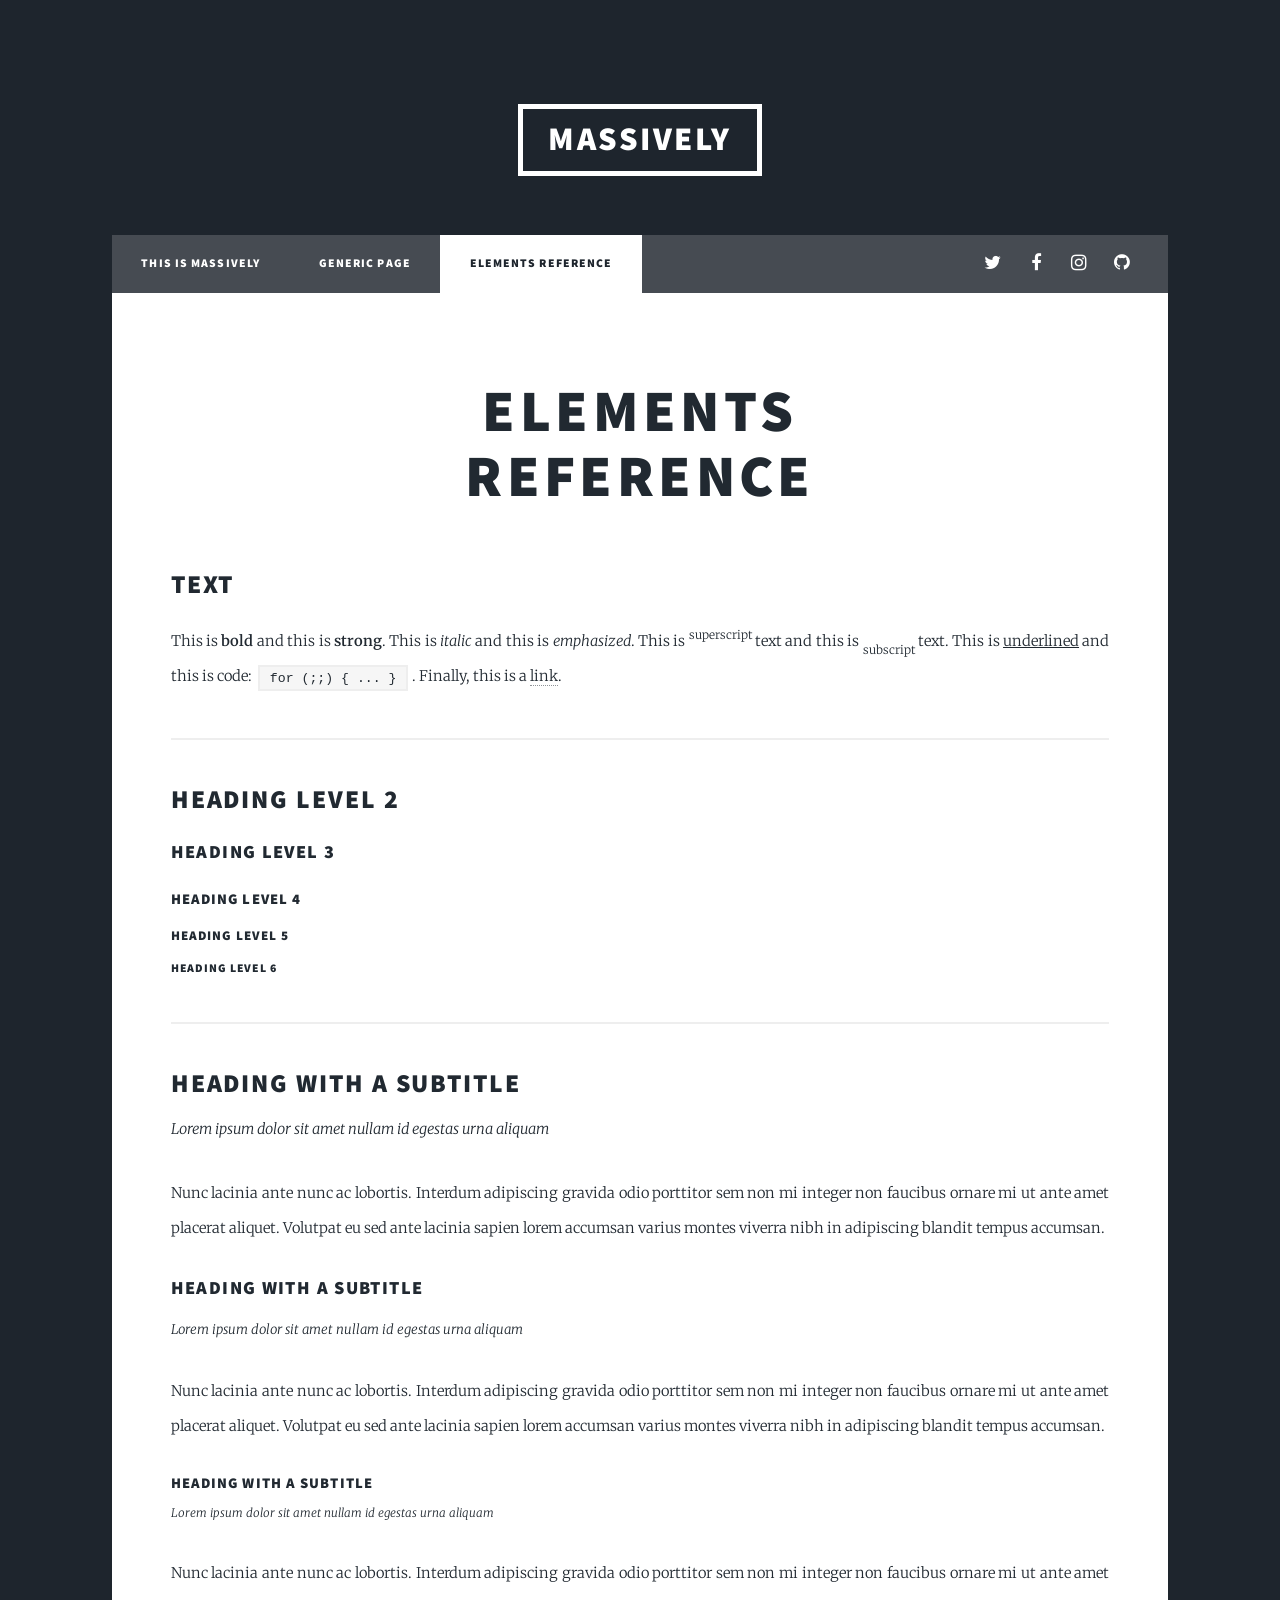
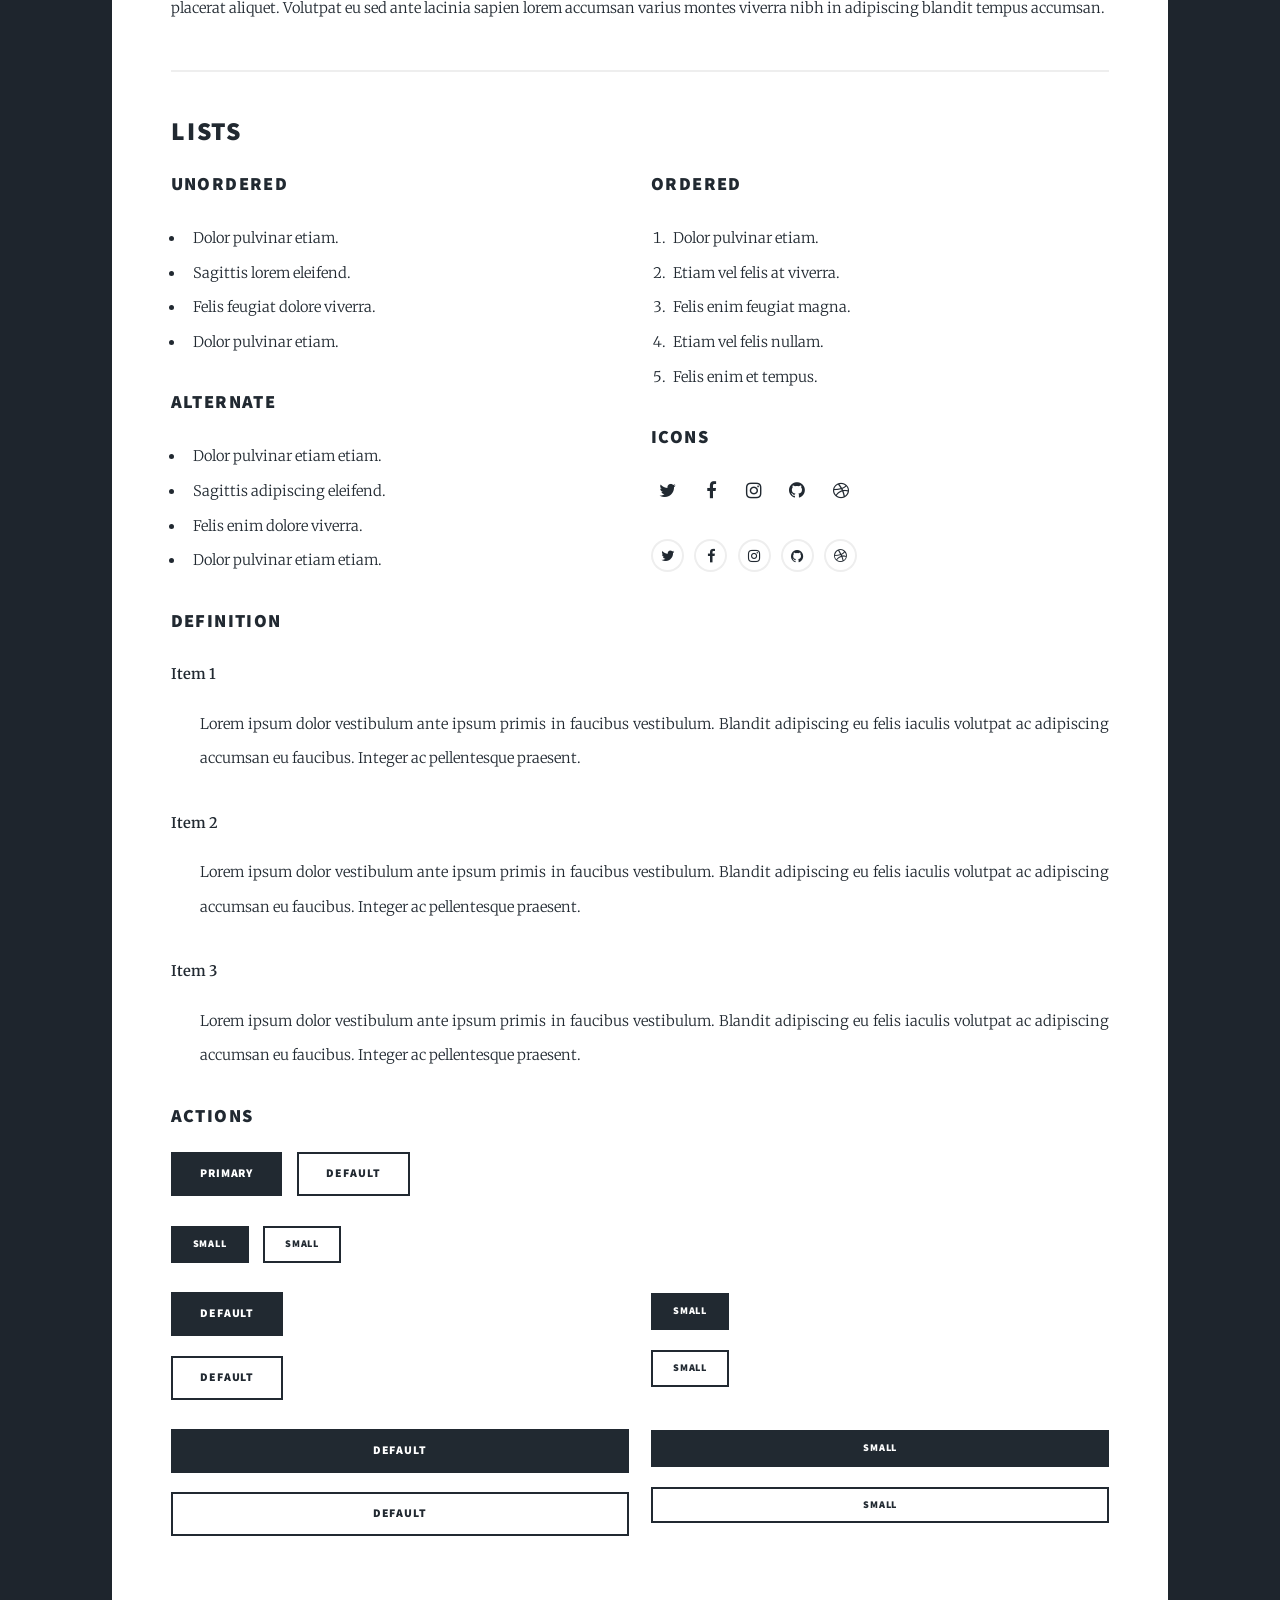
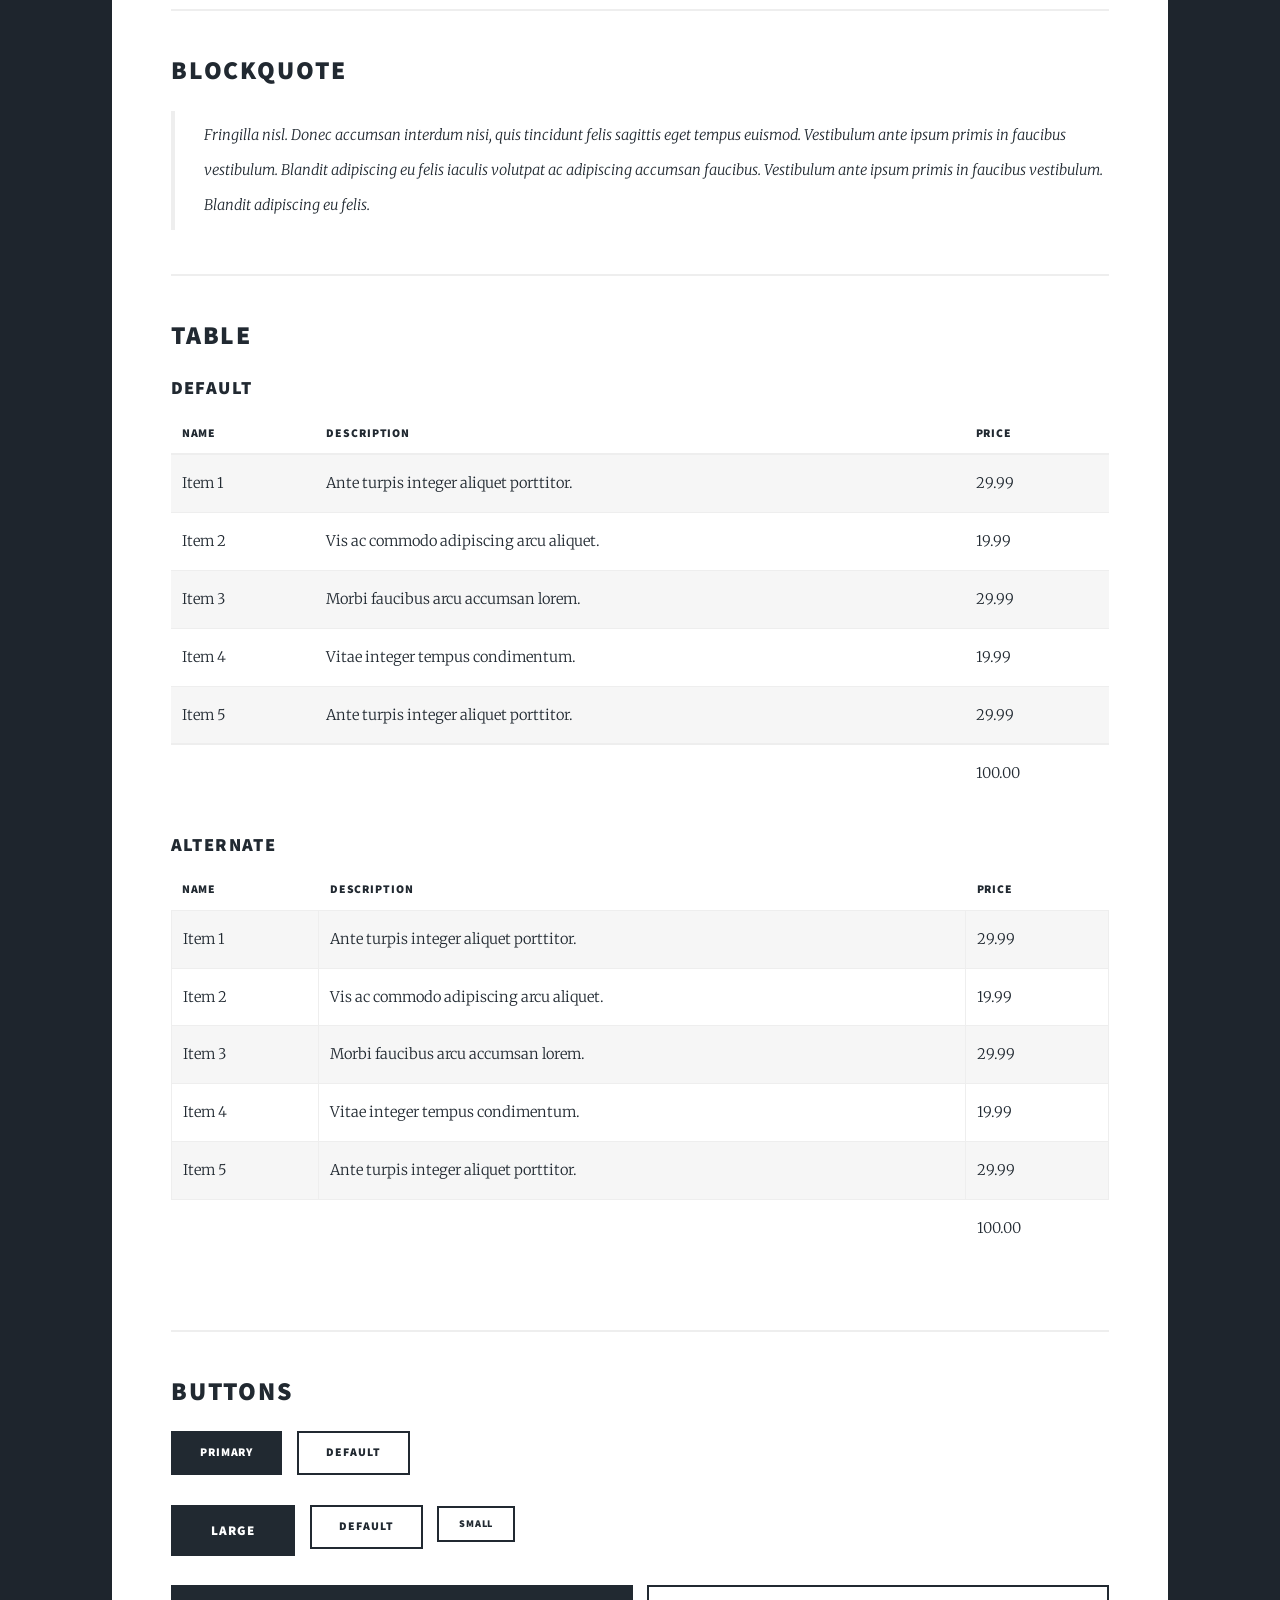
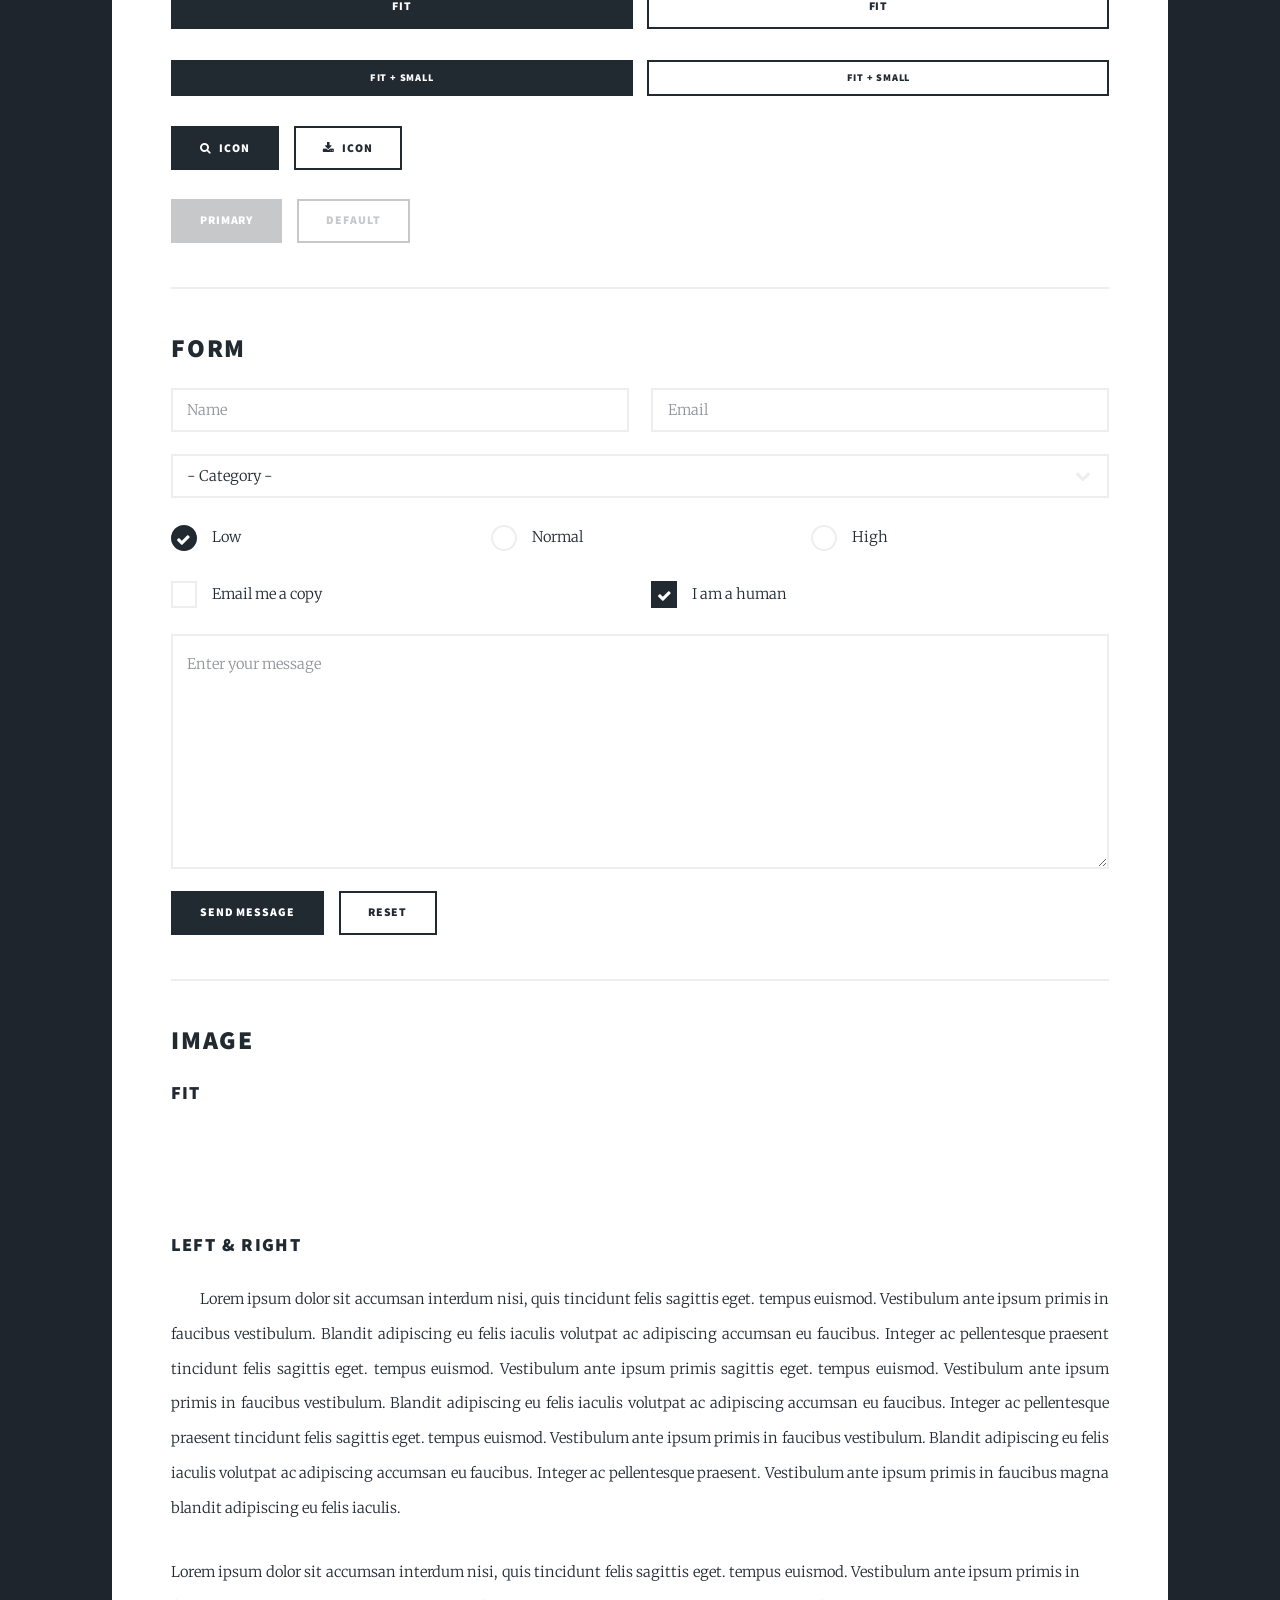
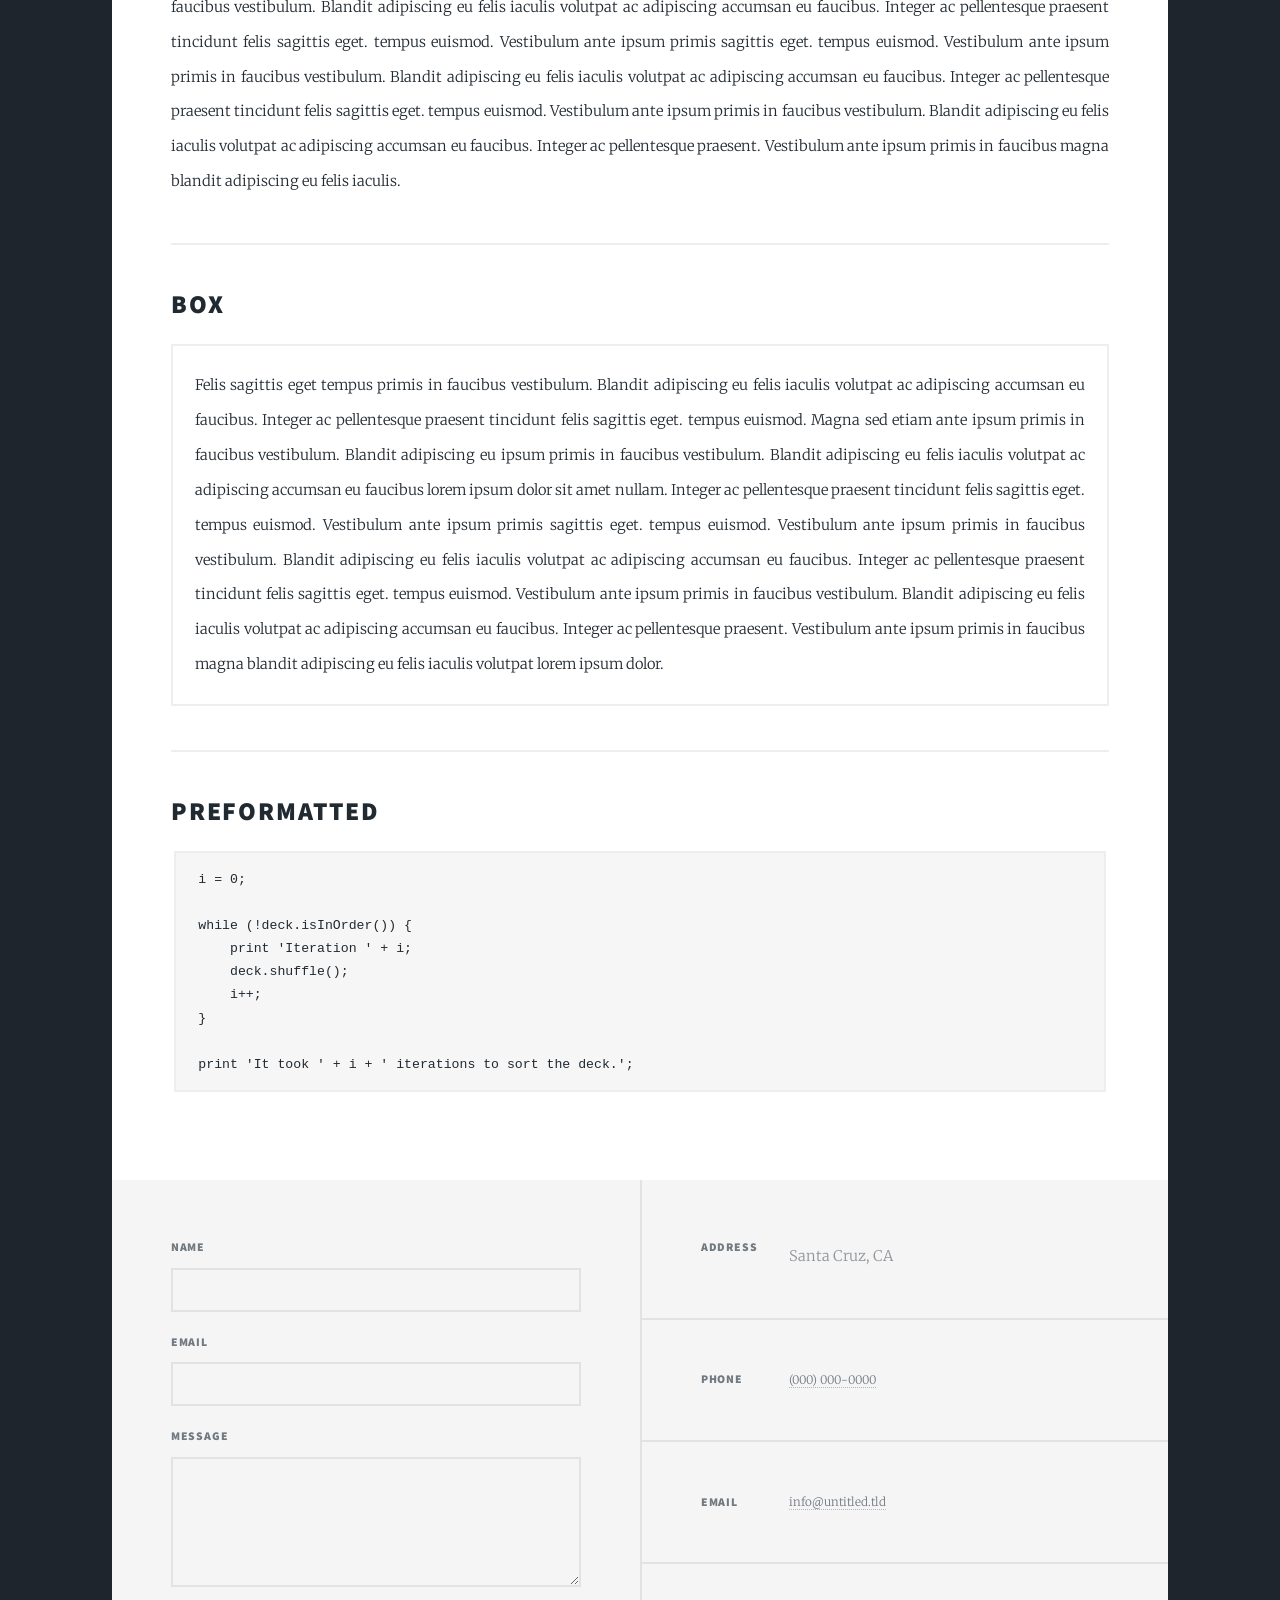
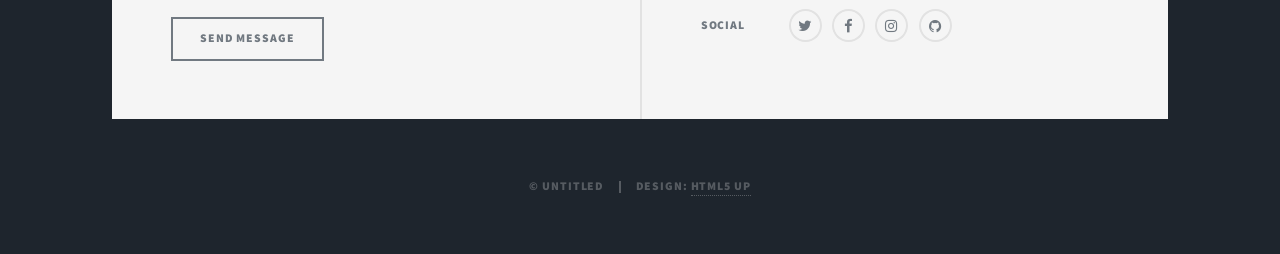
==== commit 84fd928c: "Update elements.html" ====
--- a/elements.html
+++ b/elements.html
@@ -455,8 +455,7 @@
 						<section class="split contact">
 							<section class="alt">
 								<h3>Address</h3>
-								<p>1234 Somewhere Road #87257<br />
-								Nashville, TN 00000-0000</p>
+								Santa Cruz, CA </p>
 							</section>
 							<section>
 								<h3>Phone</h3>
@@ -495,4 +494,4 @@
 			<script src="assets/js/main.js"></script>
 
 	</body>
-</html>+</html>
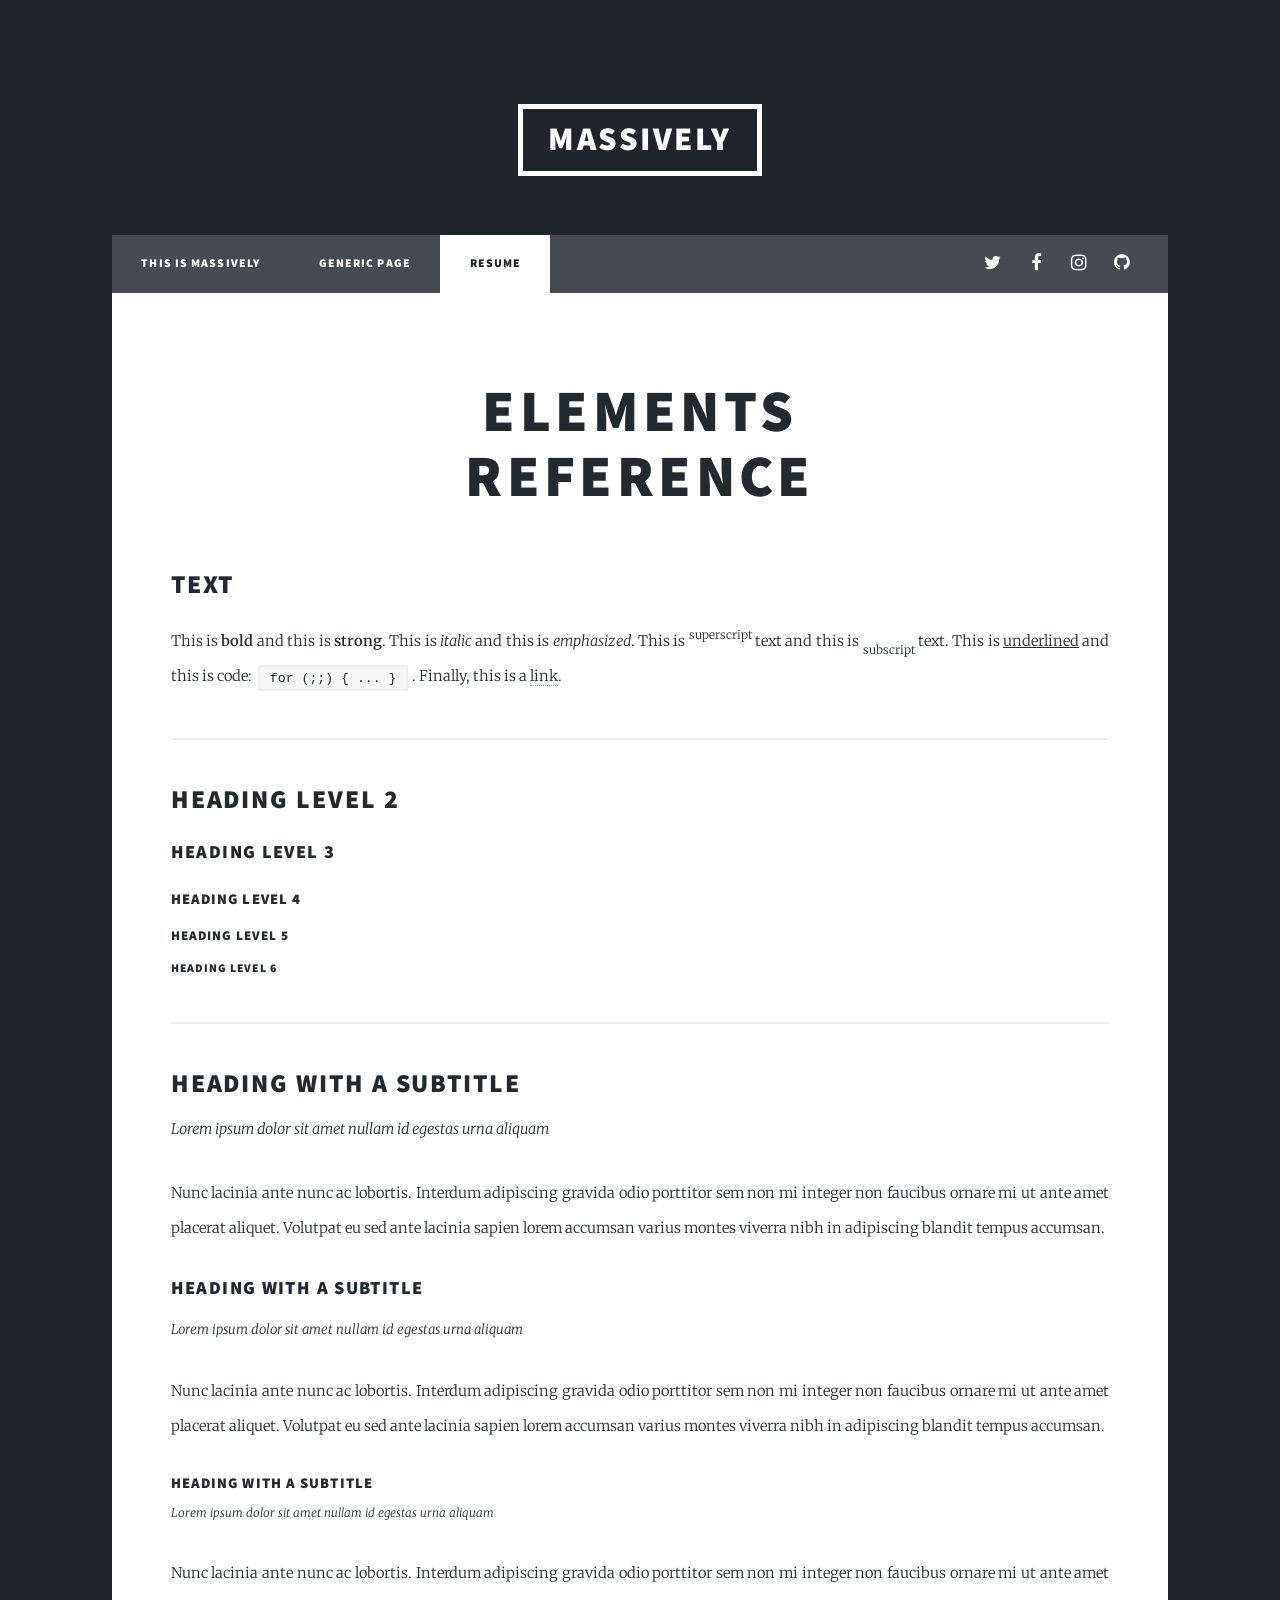
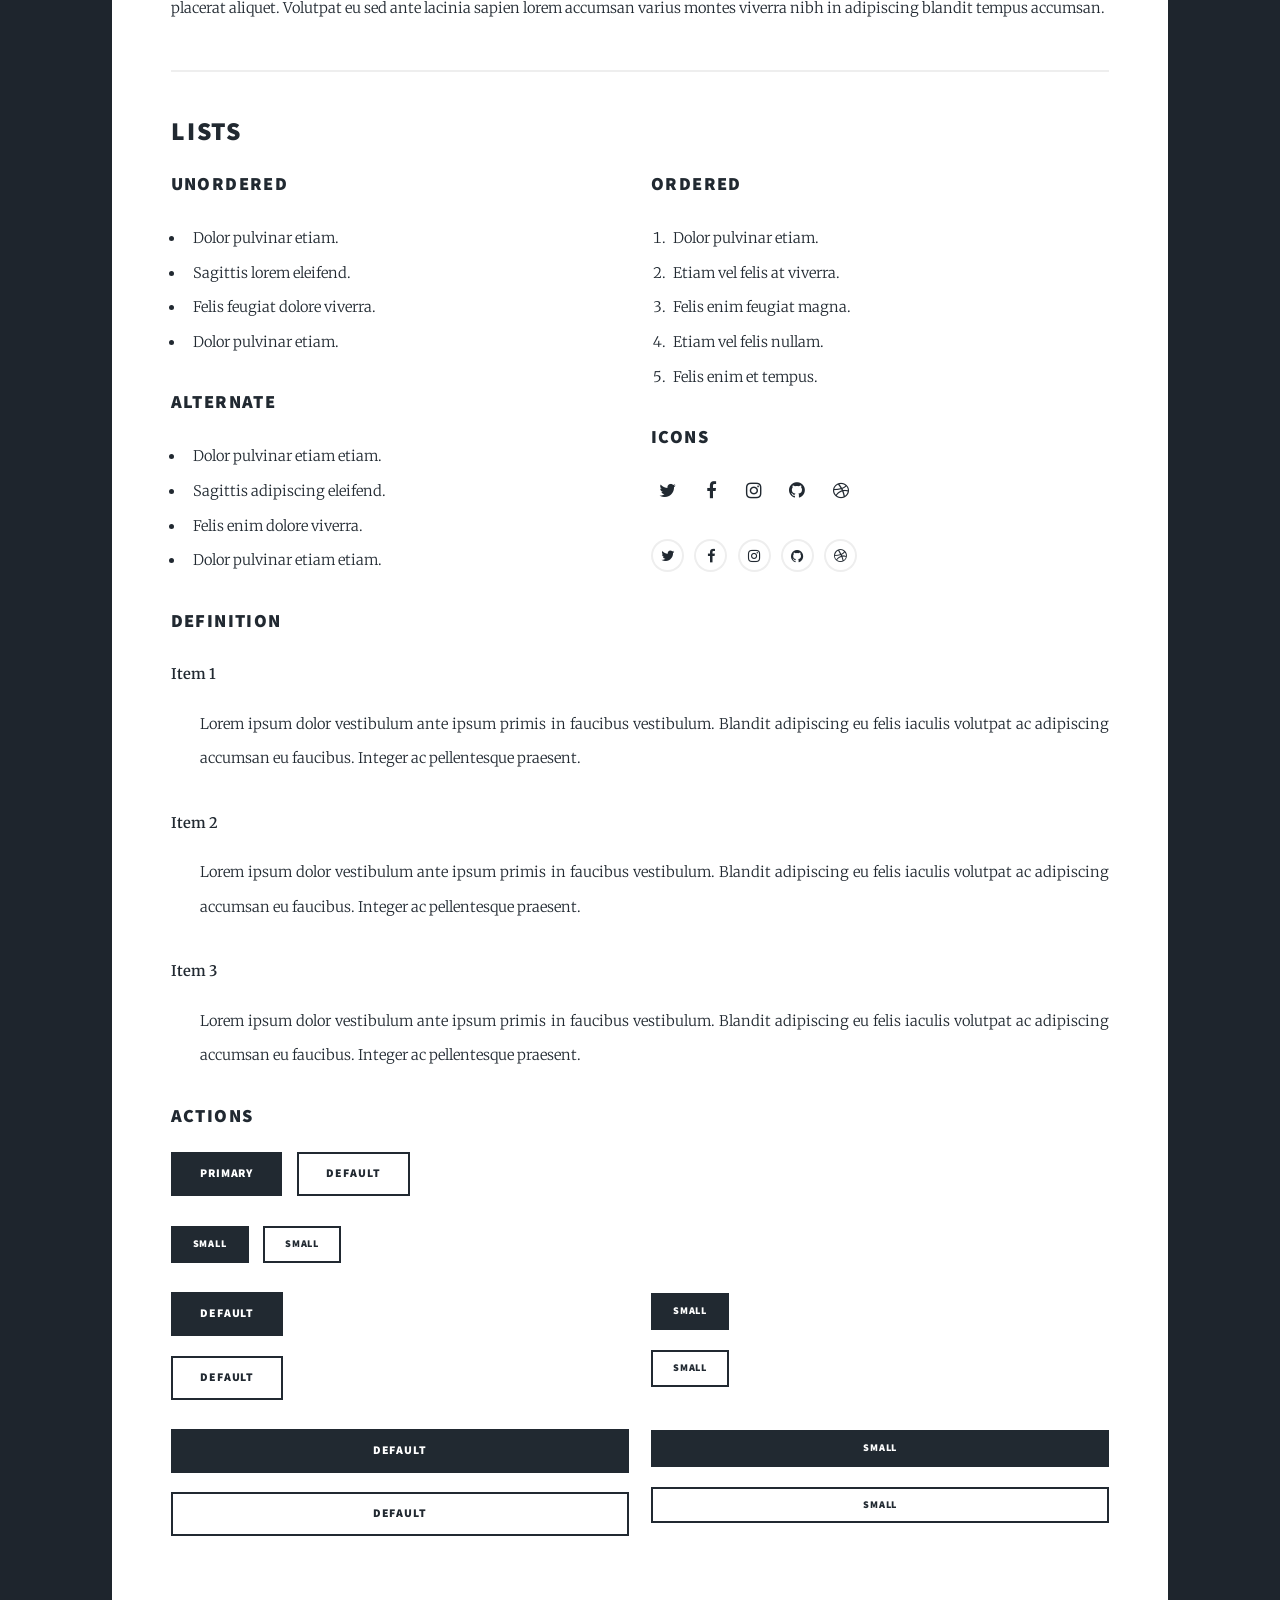
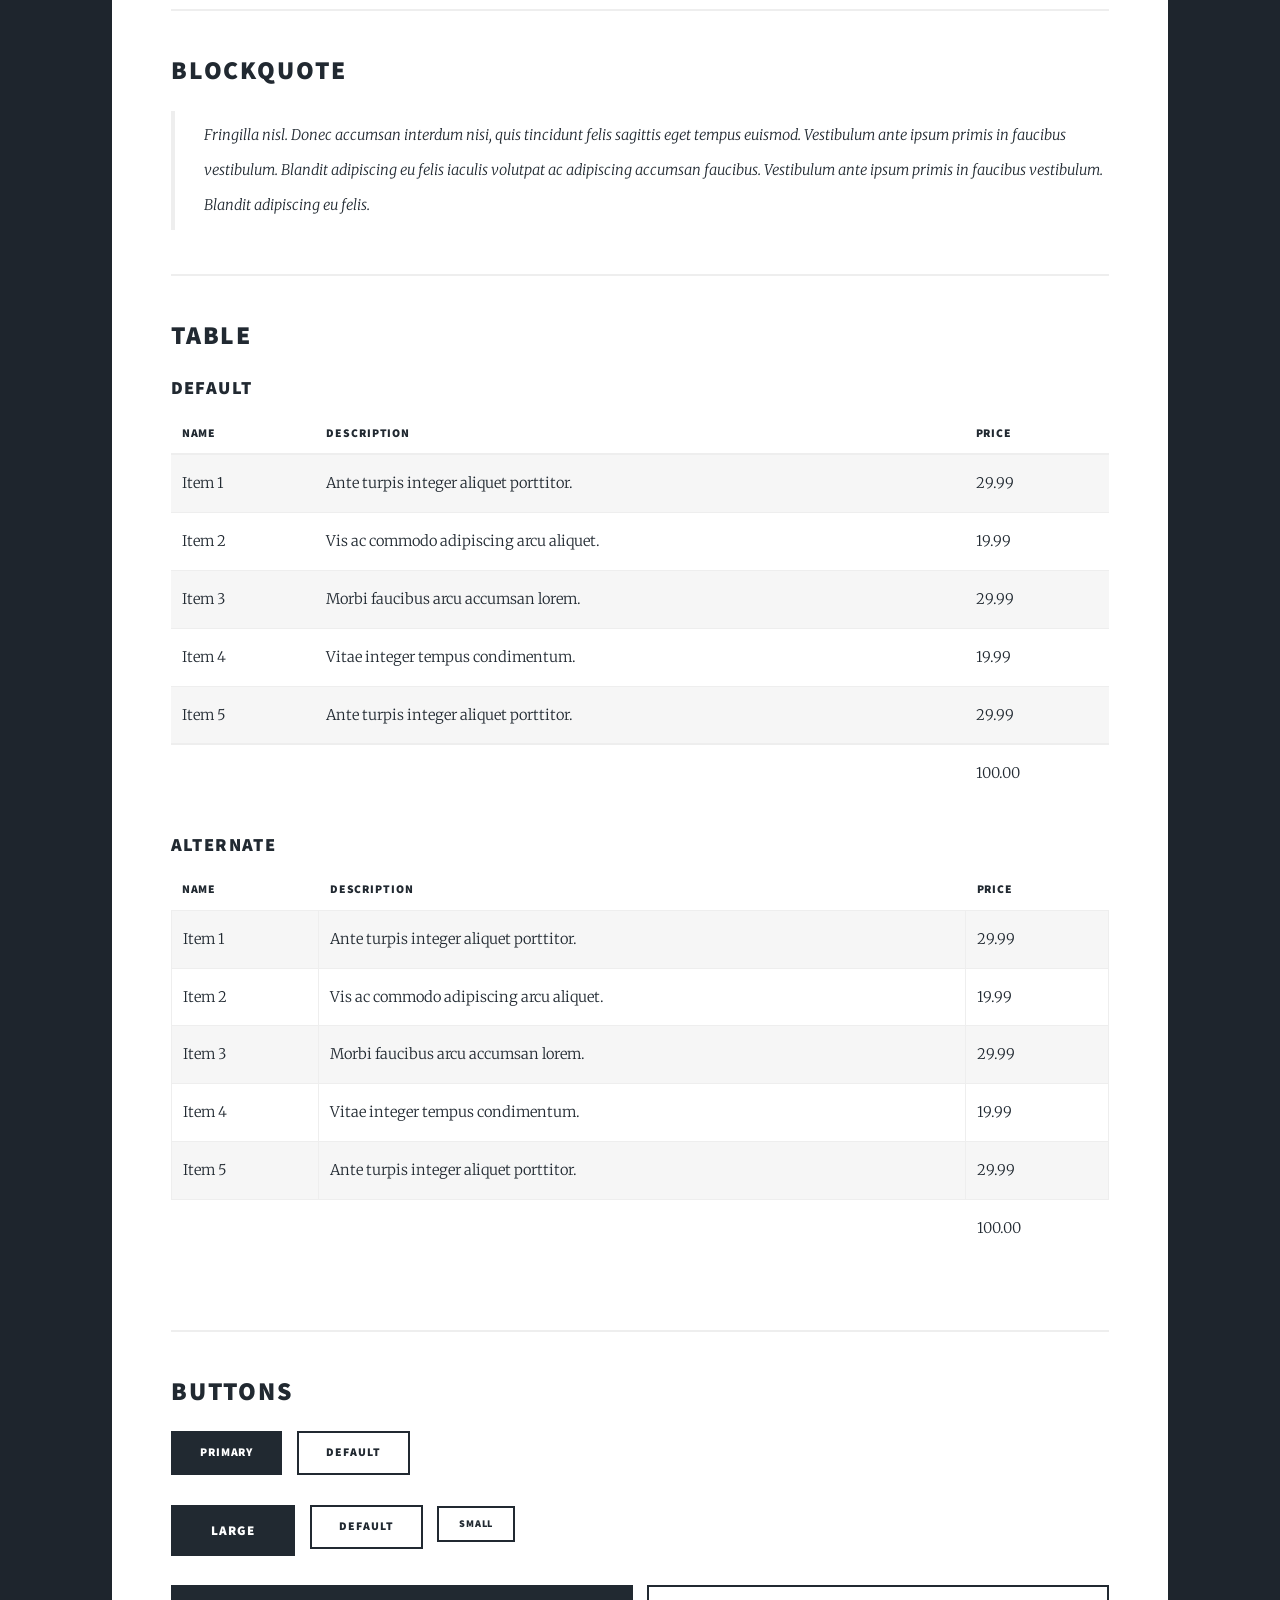
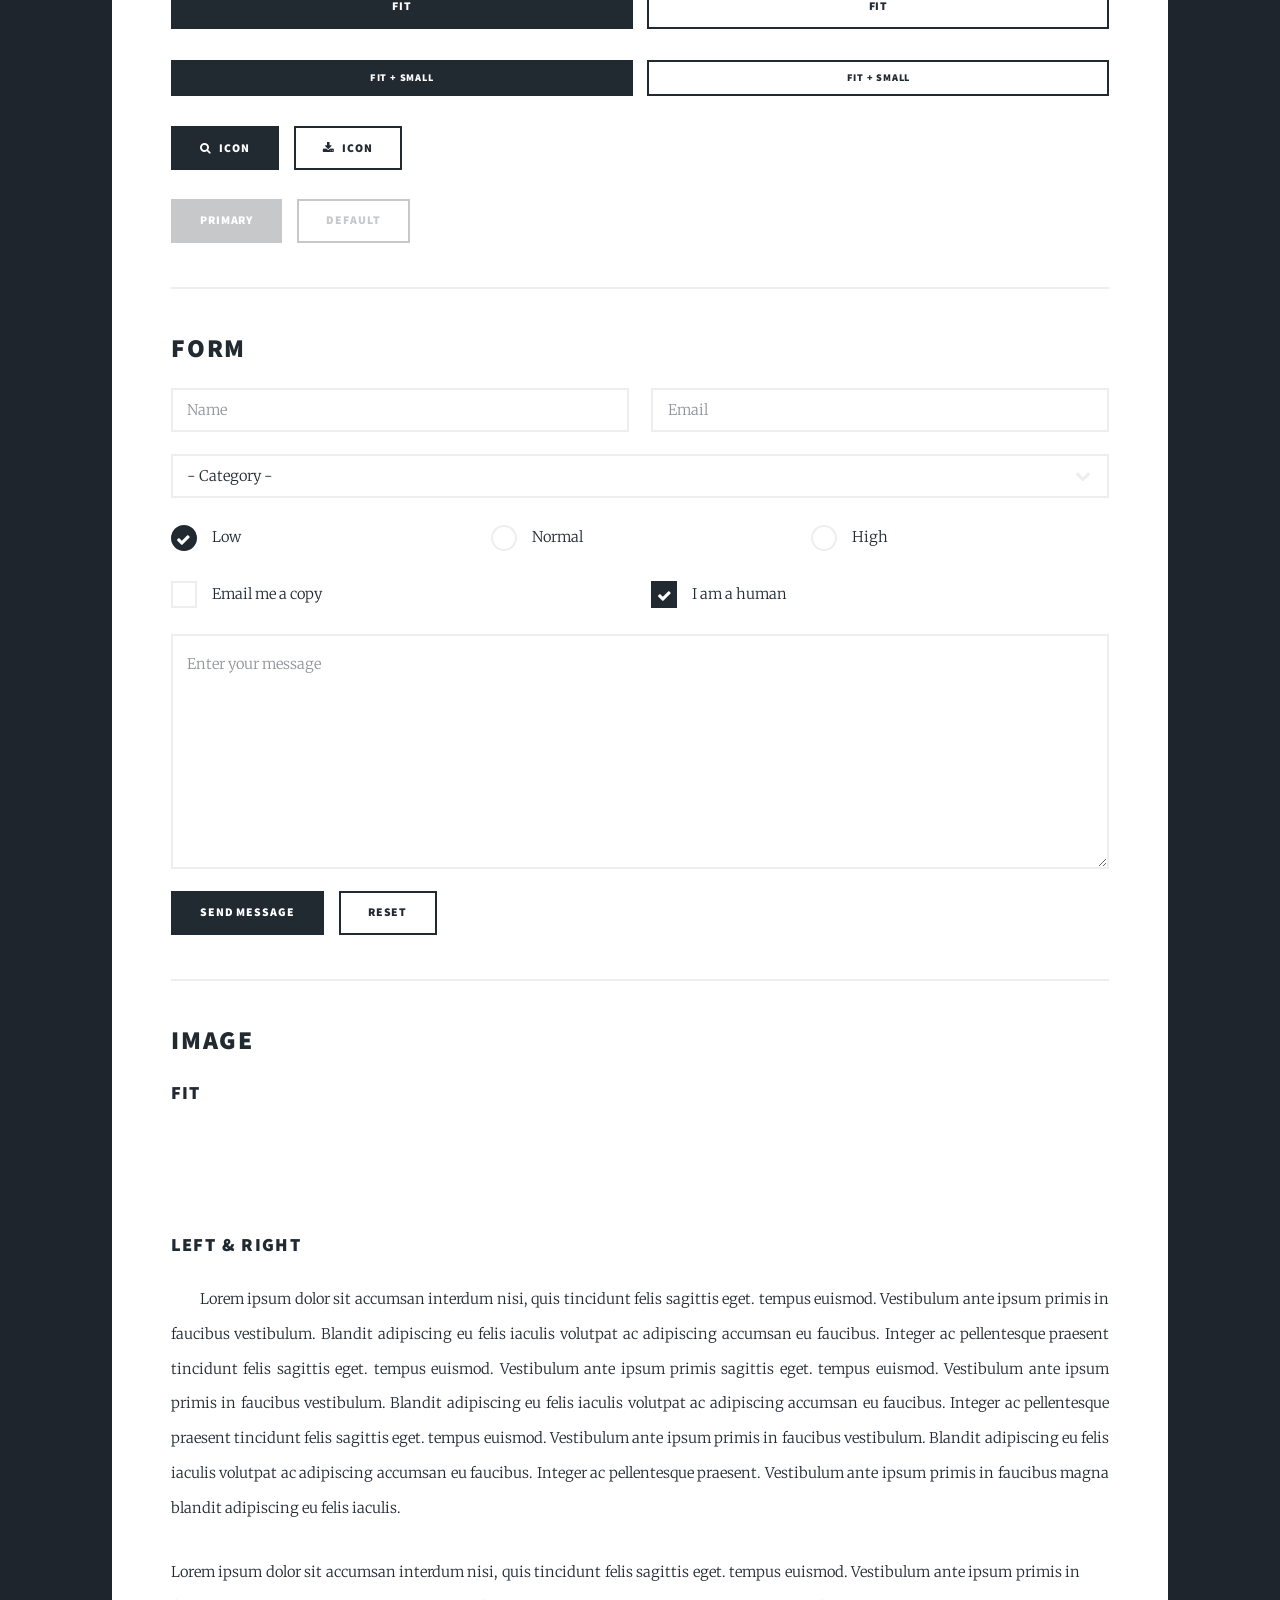
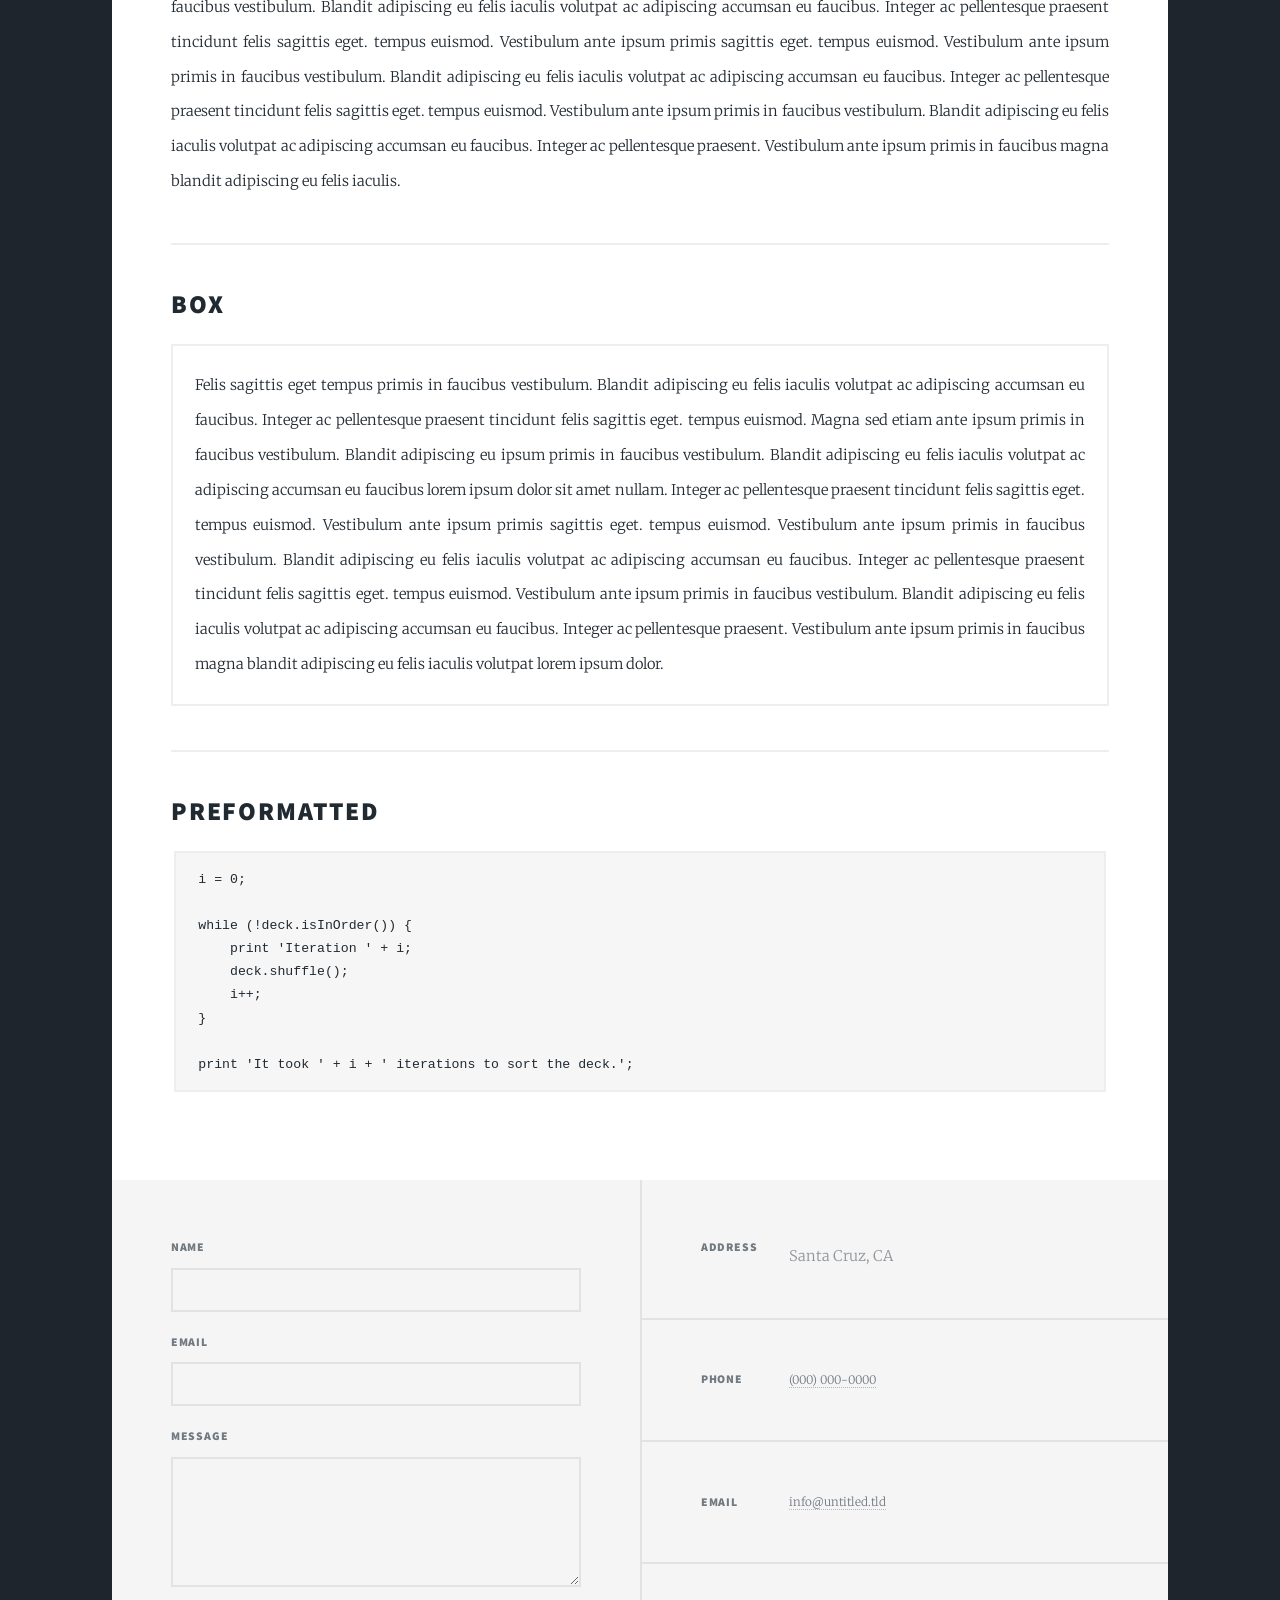
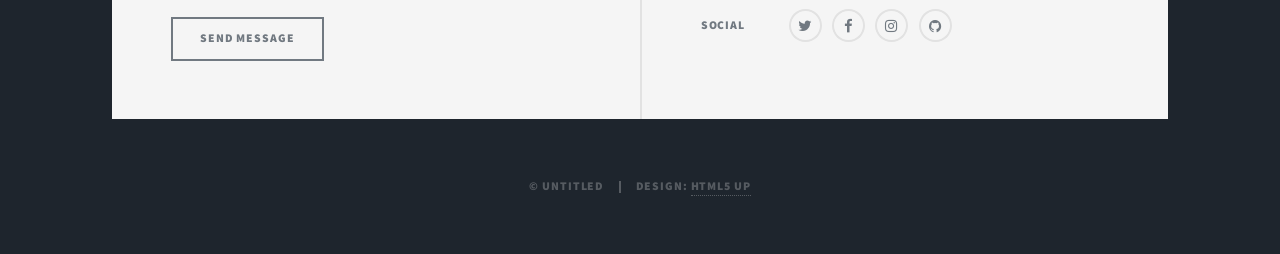
==== commit 3f545e05: "Update elements.html" ====
--- a/elements.html
+++ b/elements.html
@@ -27,7 +27,7 @@
 						<ul class="links">
 							<li><a href="index.html">This is Massively</a></li>
 							<li><a href="generic.html">Generic Page</a></li>
-							<li class="active"><a href="elements.html">Elements Reference</a></li>
+							<li class="active"><a href="elements.html">RESUME</a></li>
 						</ul>
 						<ul class="icons">
 							<li><a href="#" class="icon fa-twitter"><span class="label">Twitter</span></a></li>
